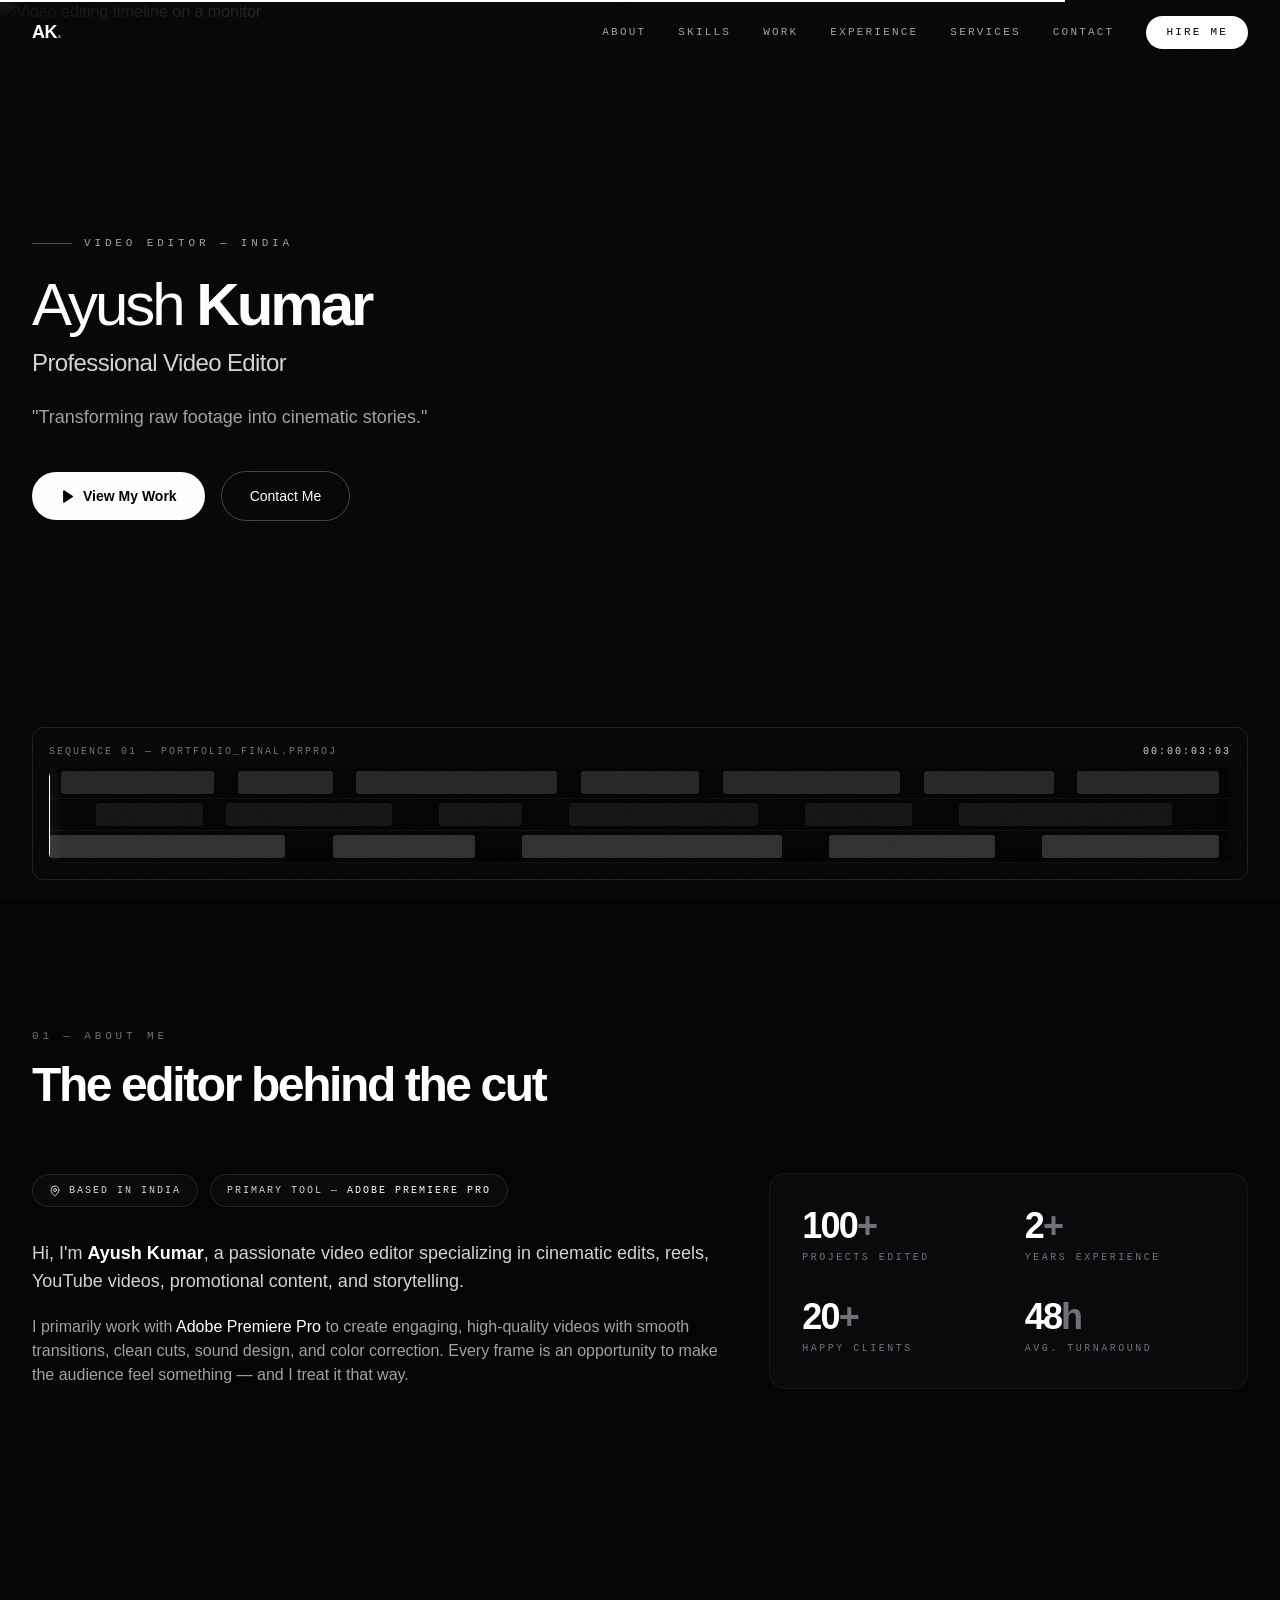
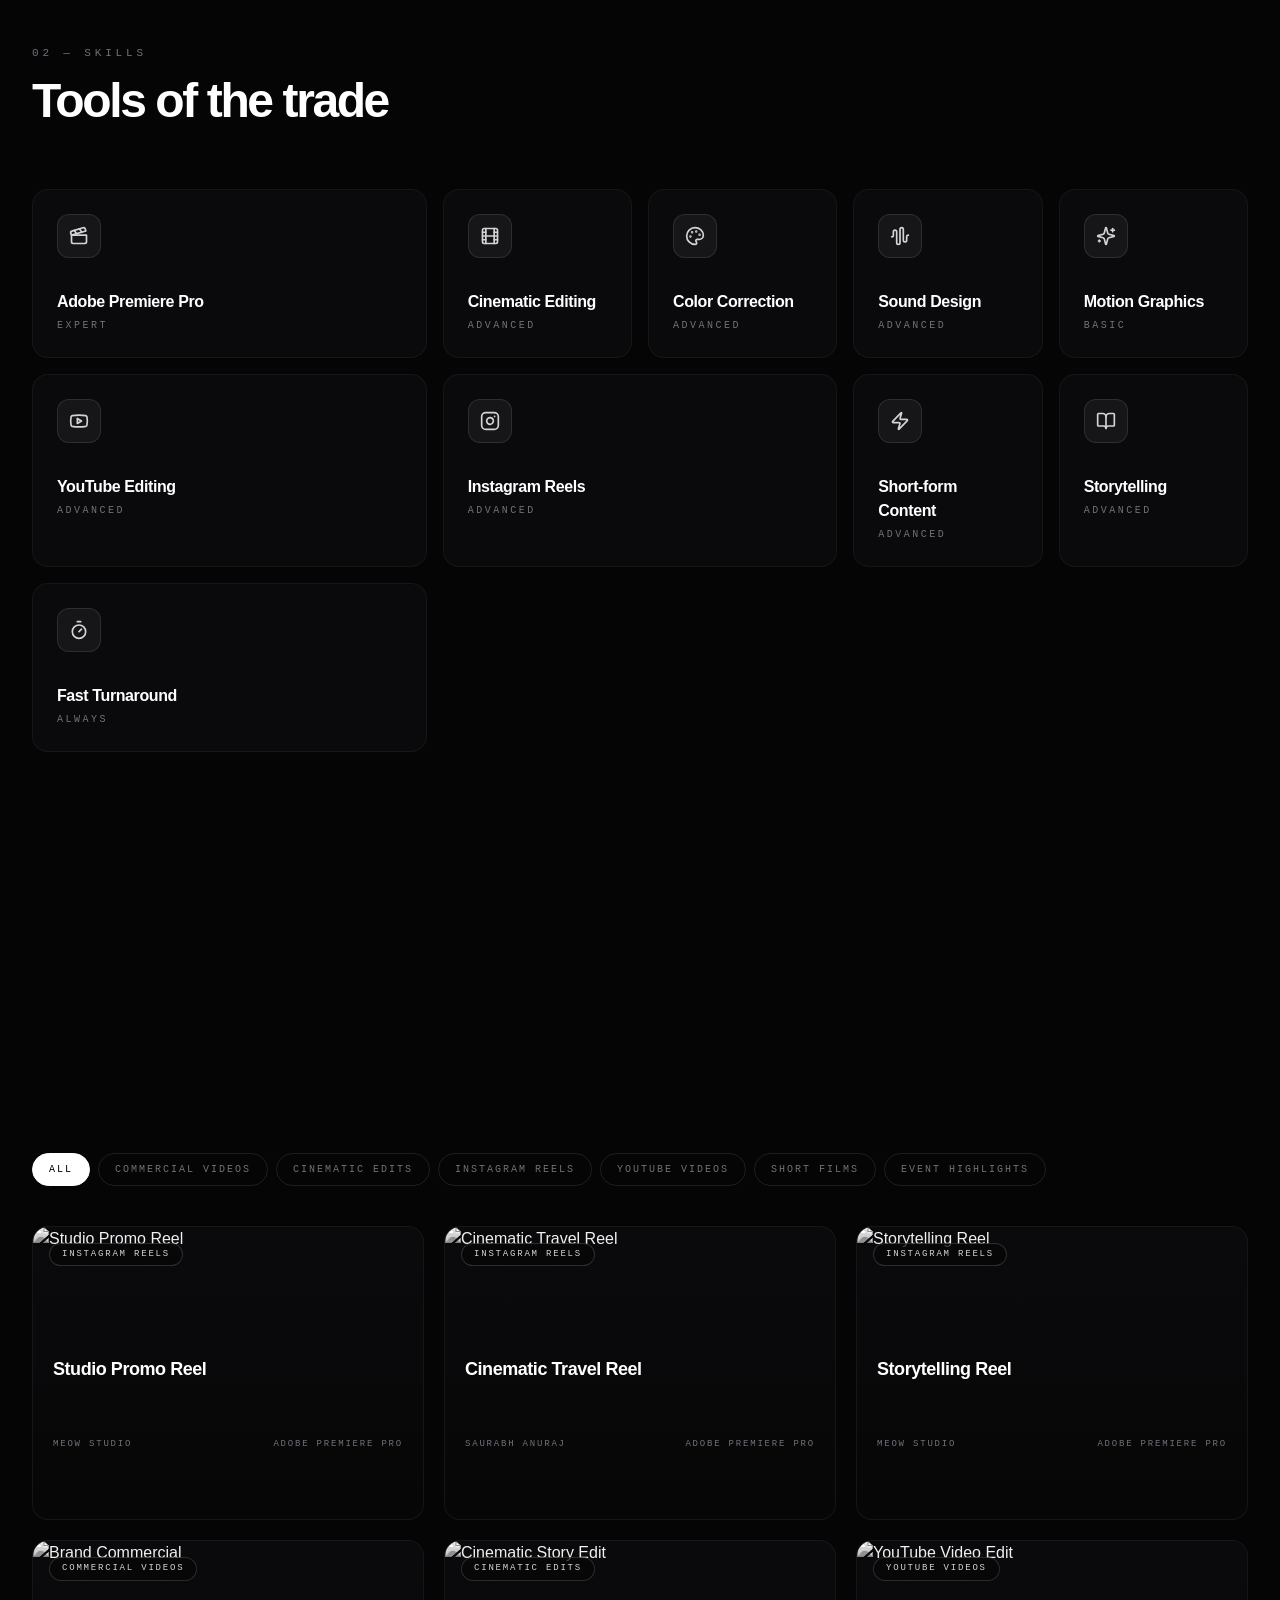
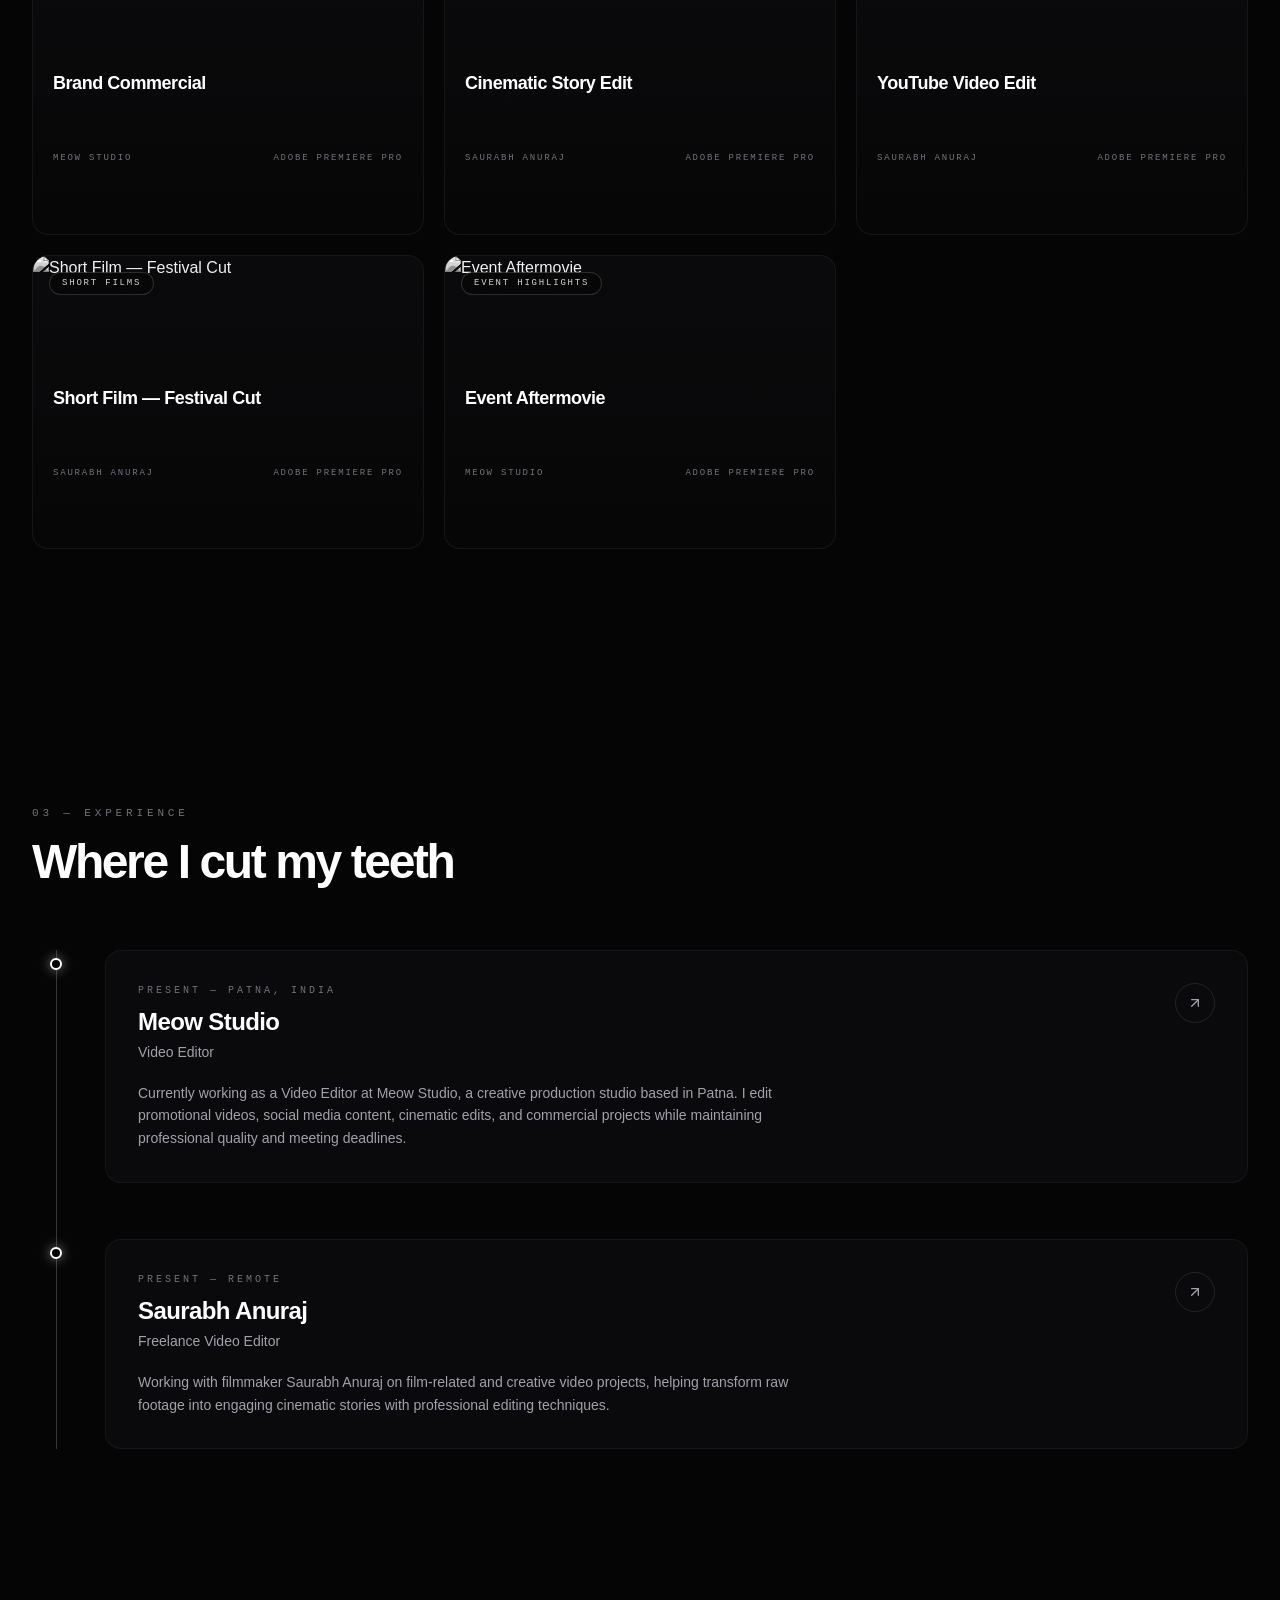
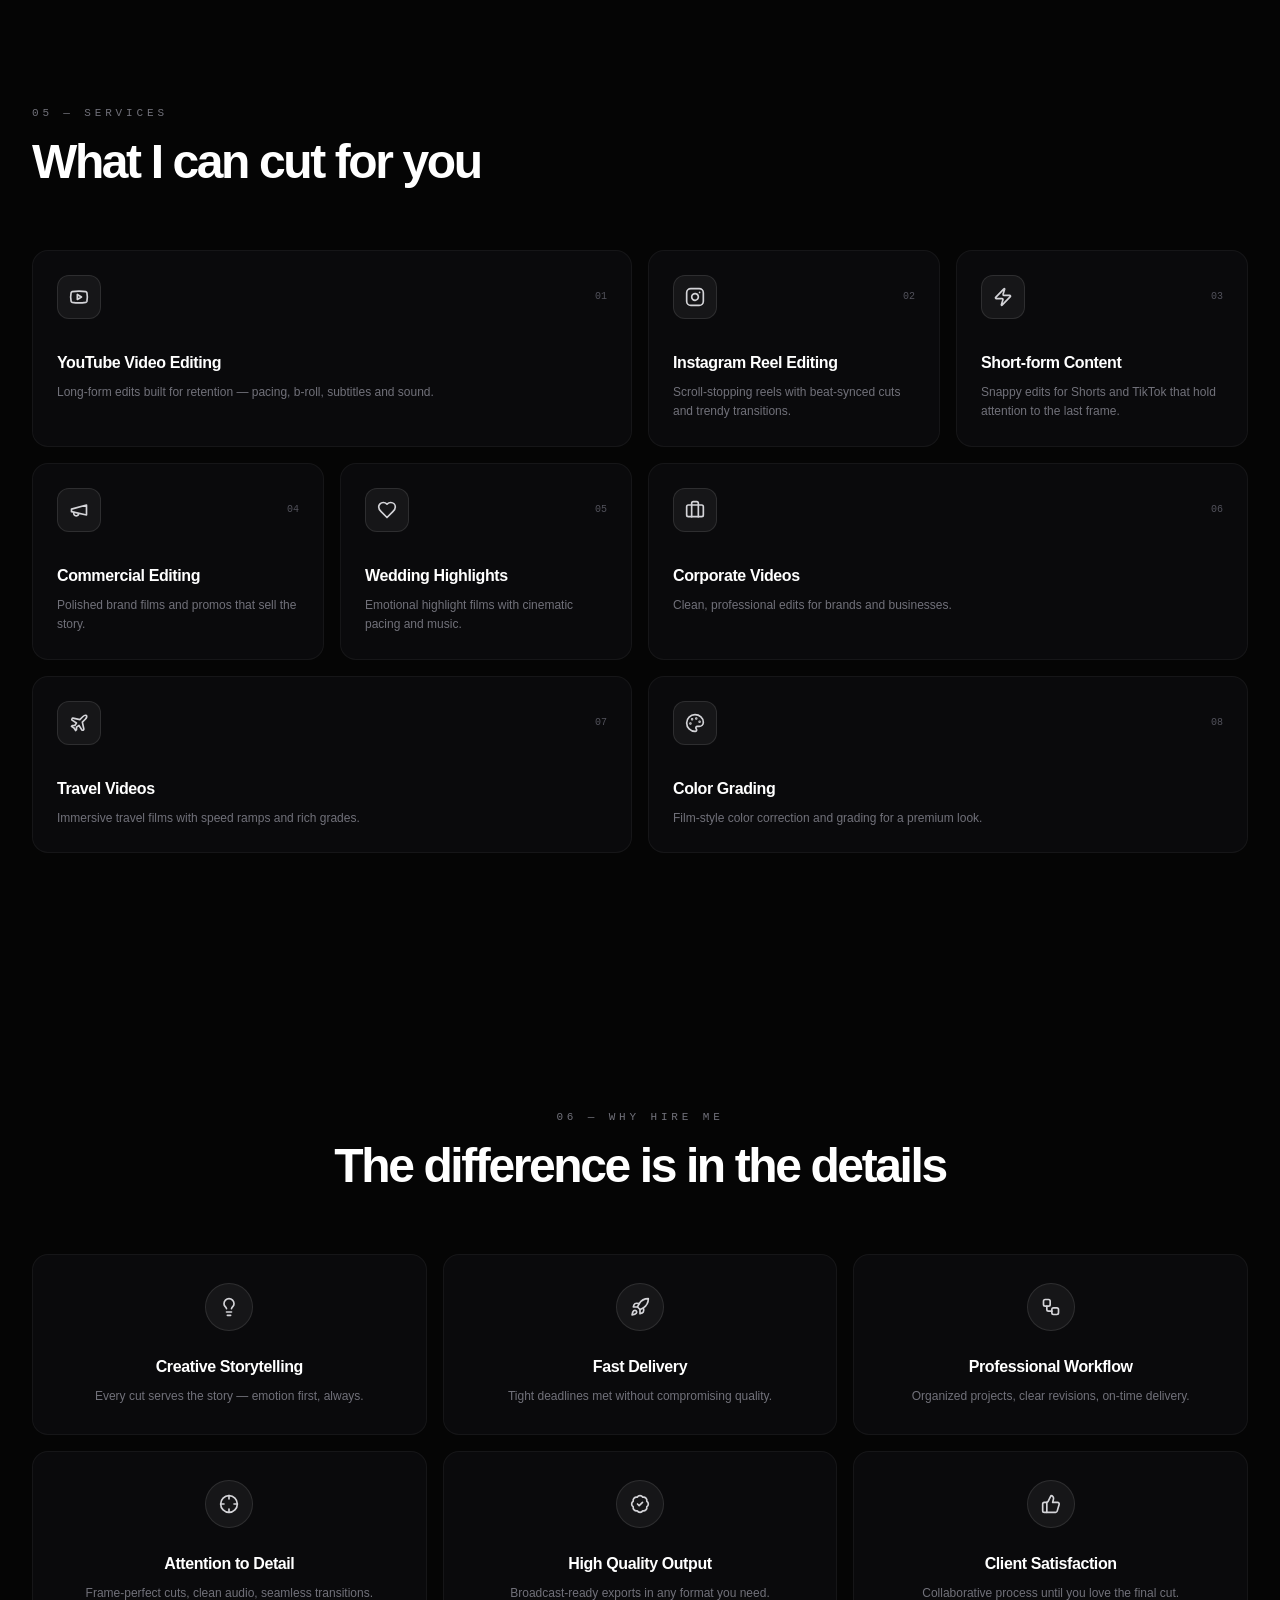
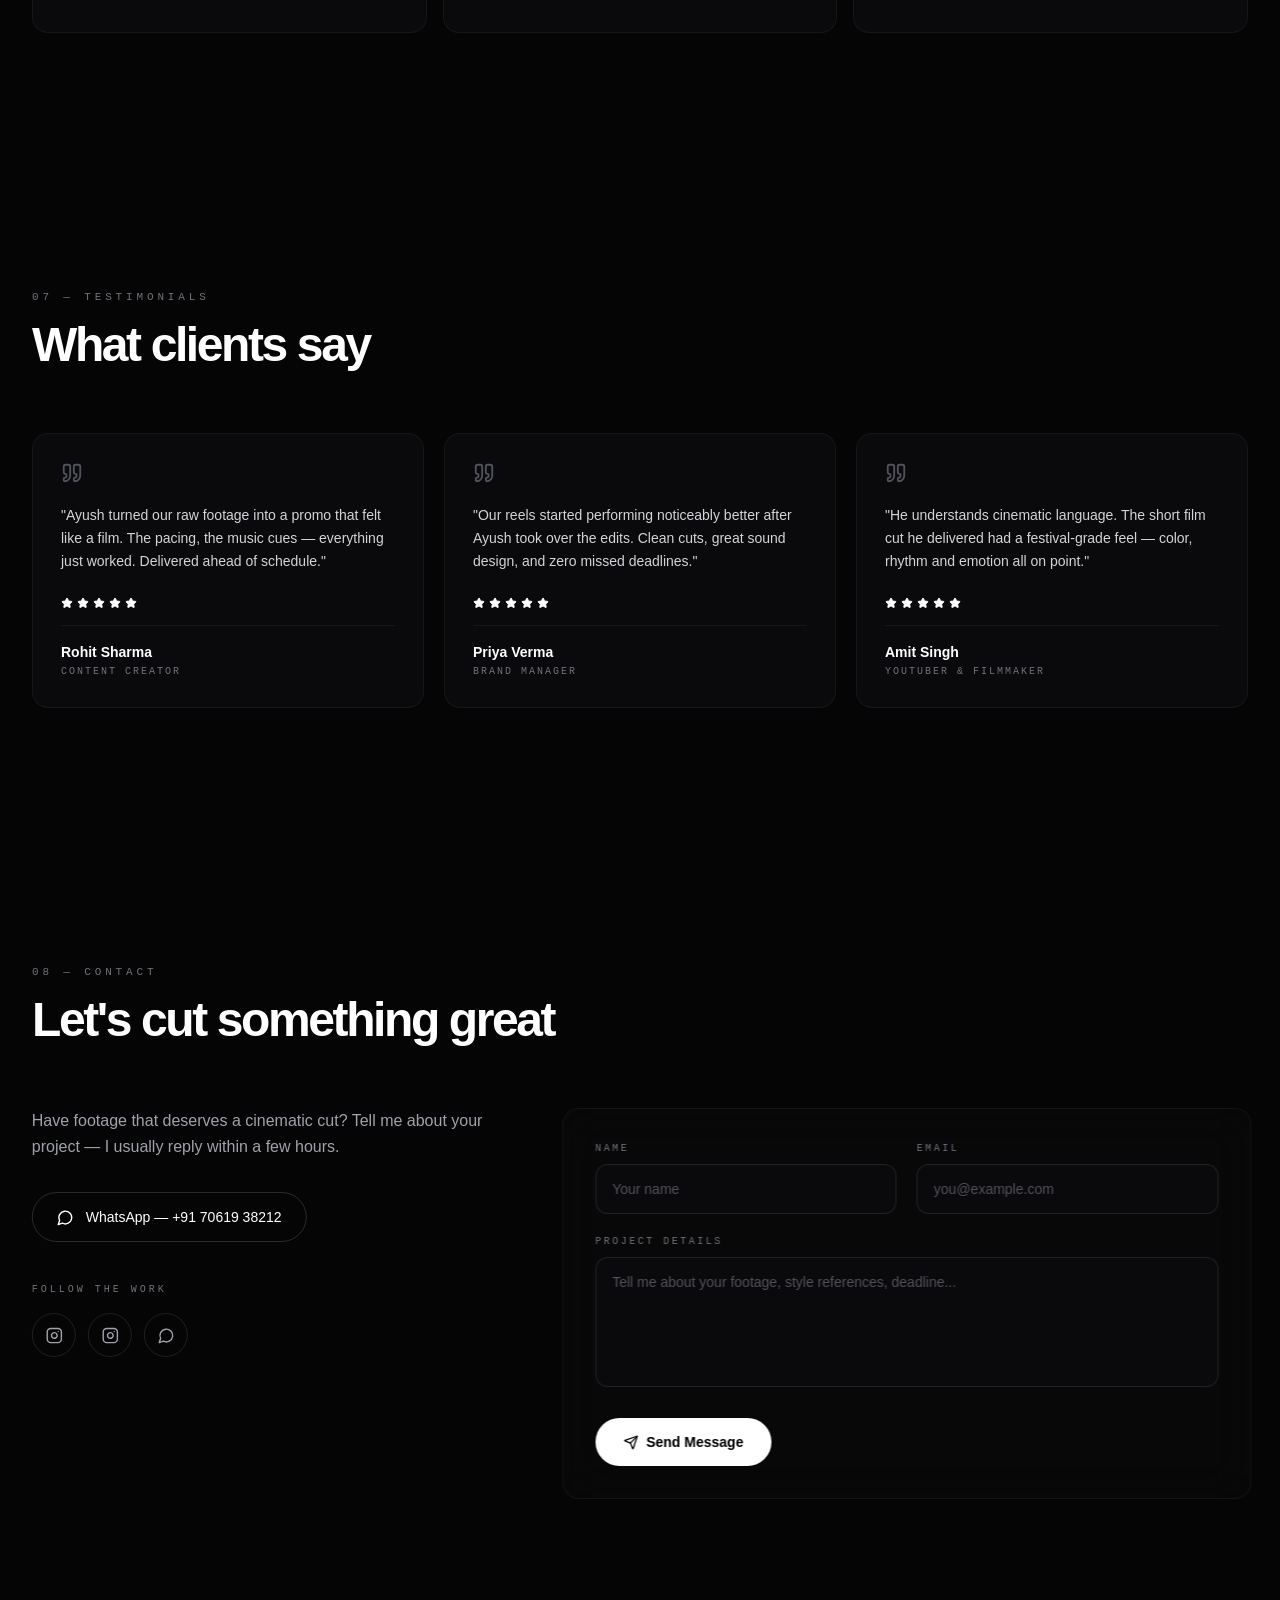
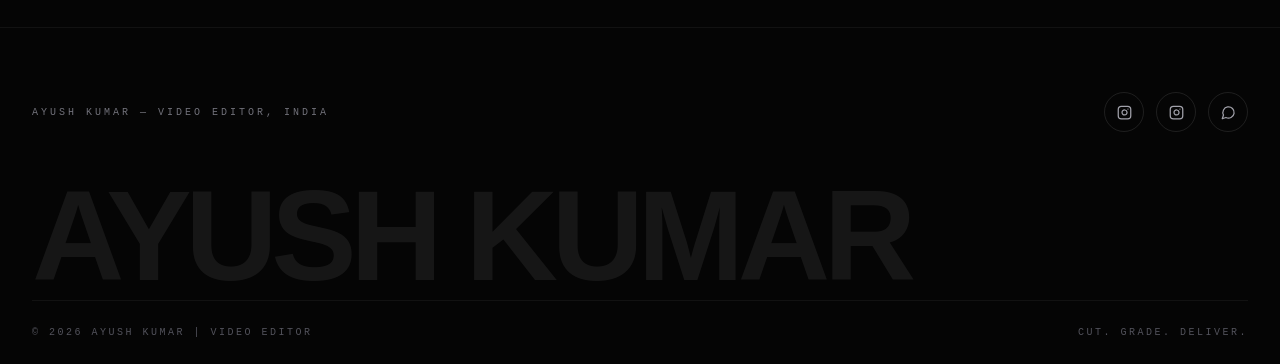
==== index.html @ e1b5da2b "Updated directory." ====
<!DOCTYPE html>
<html class="custom-cursor-on lenis" lang="en">

<head>
    <meta charset="utf-8" />
    <meta content="width=device-width,initial-scale=1" name="viewport" />
    <meta content="#000000" name="theme-color" />
    <meta content="Ayush Kumar — Professional Video Editor based in India. Cinematic edits, reels, YouTube videos and commercial content crafted in Adobe Premiere Pro." name="description" />
    <meta content="Ayush Kumar — Professional Video Editor" property="og:title" />
    <meta content="Transforming raw footage into cinematic stories." property="og:description" />
    <meta content="website" property="og:type" />
    <link href="https://fonts.googleapis.com" rel="preconnect" />
    <link crossorigin="" href="https://fonts.gstatic.com" rel="preconnect" />
    <link href="https://api.fontshare.com" rel="preconnect" />
    <title>
        Ayush Kumar — Professional Video Editor
    </title>
    <script async="" crossorigin="anonymous" src="js/array.js" type="text/javascript">
    </script>
    <script>
        window.addEventListener("error", function(e) {
            e.error instanceof DOMException && "DataCloneError" === e.error.name && e.message && e.message.includes("PerformanceServerTiming") && (e.stopImmediatePropagation(), e.preventDefault())
        }, !0)
    </script>
    <script src="js/emergent-main.js">
    </script>
    <script defer="defer" src="js/main.3c49ca89.js">
    </script>
    <link href="css/main.db2432b3.css" rel="stylesheet" />
</head>

<body>
    <noscript>
        You need to enable JavaScript to run this app.
    </noscript>
    <div id="root">
        <div class="min-h-screen bg-[#050505] font-body text-zinc-100 antialiased">
            <div class="pointer-events-none fixed left-0 top-0 z-[250] mix-blend-difference" data-testid="custom-cursor" style="transform: translateX(-100px) translateY(-100px);">
                <div class="-translate-x-1/2 -translate-y-1/2 rounded-full bg-white transition-[width,height] duration-300 ease-out h-4 w-4">
                </div>
            </div>
            <div class="fixed left-0 right-0 top-0 z-[150] h-[2px] origin-left bg-white" data-testid="scroll-progress" style="transform: none;">
            </div>
            <div aria-hidden="true" class="grain">
            </div>
            <header class="fixed left-0 right-0 top-0 z-[120] transition-all duration-500 border-b border-white/5 bg-[#050505]/60 backdrop-blur-xl">
                <nav class="mx-auto flex max-w-7xl items-center justify-between px-5 py-4 sm:px-8">
                    <button class="font-display text-lg font-black tracking-tight text-white" data-testid="nav-logo">
                        AK
                        <span class="text-zinc-500">
                            .
                        </span>
                    </button>
                    <div class="hidden items-center gap-8 md:flex">
                        <button class="group relative font-mono text-[11px] uppercase tracking-[0.2em] text-zinc-400 transition-colors duration-300 hover:text-white" data-testid="nav-link-about">
                            About
                            <span class="absolute -bottom-1 left-0 h-px w-0 bg-white transition-all duration-300 group-hover:w-full">
                            </span>
                        </button>
                        <button class="group relative font-mono text-[11px] uppercase tracking-[0.2em] text-zinc-400 transition-colors duration-300 hover:text-white" data-testid="nav-link-skills">
                            Skills
                            <span class="absolute -bottom-1 left-0 h-px w-0 bg-white transition-all duration-300 group-hover:w-full">
                            </span>
                        </button>
                        <button class="group relative font-mono text-[11px] uppercase tracking-[0.2em] text-zinc-400 transition-colors duration-300 hover:text-white" data-testid="nav-link-work">
                            Work
                            <span class="absolute -bottom-1 left-0 h-px w-0 bg-white transition-all duration-300 group-hover:w-full">
                            </span>
                        </button>
                        <button class="group relative font-mono text-[11px] uppercase tracking-[0.2em] text-zinc-400 transition-colors duration-300 hover:text-white" data-testid="nav-link-experience">
                            Experience
                            <span class="absolute -bottom-1 left-0 h-px w-0 bg-white transition-all duration-300 group-hover:w-full">
                            </span>
                        </button>
                        <button class="group relative font-mono text-[11px] uppercase tracking-[0.2em] text-zinc-400 transition-colors duration-300 hover:text-white" data-testid="nav-link-services">
                            Services
                            <span class="absolute -bottom-1 left-0 h-px w-0 bg-white transition-all duration-300 group-hover:w-full">
                            </span>
                        </button>
                        <button class="group relative font-mono text-[11px] uppercase tracking-[0.2em] text-zinc-400 transition-colors duration-300 hover:text-white" data-testid="nav-link-contact">
                            Contact
                            <span class="absolute -bottom-1 left-0 h-px w-0 bg-white transition-all duration-300 group-hover:w-full">
                            </span>
                        </button>
                        <button class="rounded-full bg-white px-5 py-2 font-mono text-[11px] uppercase tracking-[0.2em] text-black transition-transform duration-300 hover:scale-105" data-testid="nav-hire-button">
                            Hire Me
                        </button>
                    </div>
                    <button aria-label="Toggle menu" class="text-white md:hidden" data-testid="nav-menu-toggle">
                        <svg aria-hidden="true" class="lucide lucide-menu" fill="none" height="22" stroke="currentColor" stroke-linecap="round" stroke-linejoin="round" stroke-width="2" viewbox="0 0 24 24" width="22" xmlns="http://www.w3.org/2000/svg">
                            <path d="M4 12h16">
                            </path>
                            <path d="M4 18h16">
                            </path>
                            <path d="M4 6h16">
                            </path>
                        </svg>
                    </button>
                </nav>
            </header>
            <main>
                <section class="relative flex min-h-screen flex-col overflow-hidden" data-testid="hero-section" id="home">
                    <div class="absolute inset-0">
                        <img alt="Video editing timeline on a monitor" class="h-full w-full object-cover opacity-40" src="images/pexels-photo-24497392.jpeg" />
                        <div class="absolute inset-0 bg-gradient-to-t from-[#050505] via-[#050505]/80 to-[#050505]/40">
                        </div>
                        <div class="absolute inset-0 bg-gradient-to-r from-[#050505]/80 via-transparent to-[#050505]/60">
                        </div>
                    </div>
                    <div class="relative z-10 mx-auto flex w-full max-w-7xl flex-1 flex-col justify-center px-5 pt-28 pb-56 sm:px-8 sm:pb-64">
                        <div class="mb-6 flex items-center gap-3 font-mono text-[11px] uppercase tracking-[0.35em] text-zinc-400" style="opacity: 1; transform: none;">
                            <span class="h-px w-10 bg-white/30">
                            </span>
                            Video Editor — India
                        </div>
                        <h1 class="font-display text-4xl font-light tracking-tighter text-white sm:text-5xl lg:text-6xl" style="opacity: 1; transform: none;">
                            Ayush
                            <span class="font-black">
                                Kumar
                            </span>
                        </h1>
                        <div class="mt-3 font-display text-xl font-light tracking-tight text-zinc-300 sm:text-2xl" style="opacity: 1; transform: none;">
                            Professional Video Editor
                        </div>
                        <p class="mt-6 max-w-xl text-base leading-relaxed text-zinc-400 sm:text-lg" style="opacity: 1; transform: none;">
                            "Transforming raw footage into cinematic stories."
                        </p>
                        <div class="mt-10 flex flex-wrap items-center gap-4" style="opacity: 1; transform: none;">
                            <button class="group flex items-center gap-2 rounded-full bg-white px-7 py-3.5 text-sm font-semibold text-black transition-all duration-300 hover:scale-105 hover:shadow-[0_0_40px_rgba(255,255,255,0.25)]" data-testid="hero-view-work-button">
                                <svg aria-hidden="true" class="lucide lucide-play fill-black" fill="none" height="15" stroke="currentColor" stroke-linecap="round" stroke-linejoin="round" stroke-width="2" viewbox="0 0 24 24" width="15" xmlns="http://www.w3.org/2000/svg">
                                    <polygon points="6 3 20 12 6 21 6 3">
                                    </polygon>
                                </svg>
                                View My Work
                            </button>
                            <button class="rounded-full border border-white/25 px-7 py-3.5 text-sm font-medium text-white backdrop-blur-sm transition-all duration-300 hover:border-white hover:bg-white/5" data-testid="hero-contact-button">
                                Contact Me
                            </button>
                        </div>
                    </div>
                    <div class="absolute bottom-0 left-0 right-0 z-10 px-4 pb-5 sm:px-8" style="opacity: 1; transform: none;">
                        <div class="mx-auto max-w-7xl rounded-xl border border-white/10 bg-[#050505]/60 p-3 backdrop-blur-xl sm:p-4">
                            <div class="mb-2 flex items-center justify-between font-mono text-[9px] uppercase tracking-[0.2em] text-zinc-500 sm:text-[10px]">
                                <span class="truncate">
                                    Sequence 01 — portfolio_final.prproj
                                </span>
                                <span class="ml-4 shrink-0 tabular-nums text-zinc-300" data-testid="hero-timecode">
                                    00:00:10:18
                                </span>
                            </div>
                            <div class="relative h-20 overflow-hidden rounded-md bg-black/50 sm:h-24">
                                <div class="relative h-1/3 border-b border-white/5 last:border-b-0">
                                    <div class="absolute top-1 bottom-1 rounded-[3px] bg-white/[0.14]" style="left: 1%; width: 13%;">
                                    </div>
                                    <div class="absolute top-1 bottom-1 rounded-[3px] bg-white/[0.14]" style="left: 16%; width: 8%;">
                                    </div>
                                    <div class="absolute top-1 bottom-1 rounded-[3px] bg-white/[0.14]" style="left: 26%; width: 17%;">
                                    </div>
                                    <div class="absolute top-1 bottom-1 rounded-[3px] bg-white/[0.14]" style="left: 45%; width: 10%;">
                                    </div>
                                    <div class="absolute top-1 bottom-1 rounded-[3px] bg-white/[0.14]" style="left: 57%; width: 15%;">
                                    </div>
                                    <div class="absolute top-1 bottom-1 rounded-[3px] bg-white/[0.14]" style="left: 74%; width: 11%;">
                                    </div>
                                    <div class="absolute top-1 bottom-1 rounded-[3px] bg-white/[0.14]" style="left: 87%; width: 12%;">
                                    </div>
                                </div>
                                <div class="relative h-1/3 border-b border-white/5 last:border-b-0">
                                    <div class="absolute top-1 bottom-1 rounded-[3px] bg-white/[0.07]" style="left: 4%; width: 9%;">
                                    </div>
                                    <div class="absolute top-1 bottom-1 rounded-[3px] bg-white/[0.07]" style="left: 15%; width: 14%;">
                                    </div>
                                    <div class="absolute top-1 bottom-1 rounded-[3px] bg-white/[0.07]" style="left: 33%; width: 7%;">
                                    </div>
                                    <div class="absolute top-1 bottom-1 rounded-[3px] bg-white/[0.07]" style="left: 44%; width: 16%;">
                                    </div>
                                    <div class="absolute top-1 bottom-1 rounded-[3px] bg-white/[0.07]" style="left: 64%; width: 9%;">
                                    </div>
                                    <div class="absolute top-1 bottom-1 rounded-[3px] bg-white/[0.07]" style="left: 77%; width: 18%;">
                                    </div>
                                </div>
                                <div class="relative h-1/3 border-b border-white/5 last:border-b-0">
                                    <div class="absolute top-1 bottom-1 rounded-[3px] bg-white/[0.18]" style="left: 0%; width: 20%;">
                                    </div>
                                    <div class="absolute top-1 bottom-1 rounded-[3px] bg-white/[0.18]" style="left: 24%; width: 12%;">
                                    </div>
                                    <div class="absolute top-1 bottom-1 rounded-[3px] bg-white/[0.18]" style="left: 40%; width: 22%;">
                                    </div>
                                    <div class="absolute top-1 bottom-1 rounded-[3px] bg-white/[0.18]" style="left: 66%; width: 14%;">
                                    </div>
                                    <div class="absolute top-1 bottom-1 rounded-[3px] bg-white/[0.18]" style="left: 84%; width: 15%;">
                                    </div>
                                </div>
                                <div class="playhead absolute top-0 bottom-0 w-px bg-white shadow-[0_0_14px_rgba(255,255,255,0.9)]">
                                </div>
                            </div>
                        </div>
                    </div>
                </section>
                <section class="relative mx-auto max-w-7xl px-5 py-24 sm:px-8 sm:py-32" data-testid="about-section" id="about">
                    <div class="mb-12 sm:mb-16" style="opacity: 0; transform: translateY(30px);">
                        <div class="mb-4 font-mono text-[11px] uppercase tracking-[0.35em] text-zinc-500">
                            01 — About Me
                        </div>
                        <h2 class="font-display text-3xl font-black tracking-tighter text-white sm:text-4xl lg:text-5xl">
                            The editor behind the cut
                        </h2>
                    </div>
                    <div class="grid items-center gap-12 lg:grid-cols-12">
                        <div class="lg:col-span-7" style="opacity: 0; transform: translateY(40px);">
                            <div class="mb-8 flex flex-wrap gap-3">
                                <span class="flex items-center gap-2 rounded-full border border-white/10 bg-[#0A0A0C] px-4 py-2 font-mono text-[10px] uppercase tracking-[0.2em] text-zinc-300">
                                    <svg aria-hidden="true" class="lucide lucide-map-pin" fill="none" height="12" stroke="currentColor" stroke-linecap="round" stroke-linejoin="round" stroke-width="2" viewbox="0 0 24 24" width="12" xmlns="http://www.w3.org/2000/svg">
                                        <path d="M20 10c0 4.993-5.539 10.193-7.399 11.799a1 1 0 0 1-1.202 0C9.539 20.193 4 14.993 4 10a8 8 0 0 1 16 0">
                                        </path>
                                        <circle cx="12" cy="10" r="3">
                                        </circle>
                                    </svg>
                                    Based in India
                                </span>
                                <span class="flex items-center gap-2 rounded-full border border-white/10 bg-[#0A0A0C] px-4 py-2 font-mono text-[10px] uppercase tracking-[0.2em] text-zinc-300">
                                    Primary Tool —
                                    <span class="text-white">
                                        Adobe Premiere Pro
                                    </span>
                                </span>
                            </div>
                            <p class="text-base leading-relaxed text-zinc-300 sm:text-lg">
                                Hi, I'm
                                <span class="font-semibold text-white">
                                    Ayush Kumar
                                </span>
                                , a passionate video editor specializing in cinematic edits, reels, YouTube videos, promotional content, and storytelling.
                            </p>
                            <p class="mt-5 text-sm leading-relaxed text-zinc-400 sm:text-base">
                                I primarily work with
                                <span class="text-white">
                                    Adobe Premiere Pro
                                </span>
                                to create engaging, high-quality videos with smooth transitions, clean cuts, sound design, and color correction. Every frame is an opportunity to make the audience feel something — and I treat it that way.
                            </p>
                        </div>
                        <div class="grid grid-cols-2 gap-8 rounded-2xl border border-white/5 bg-[#0A0A0C] p-8 lg:col-span-5" style="opacity: 0; transform: translateY(40px);">
                            <div data-testid="counter-projects-edited">
                                <div class="font-display text-3xl font-black tracking-tighter text-white sm:text-4xl tabular-nums">
                                    0
                                    <span class="text-zinc-500">
                                        +
                                    </span>
                                </div>
                                <div class="mt-1 font-mono text-[10px] uppercase tracking-[0.25em] text-zinc-500">
                                    Projects Edited
                                </div>
                            </div>
                            <div data-testid="counter-years-experience">
                                <div class="font-display text-3xl font-black tracking-tighter text-white sm:text-4xl tabular-nums">
                                    0
                                    <span class="text-zinc-500">
                                        +
                                    </span>
                                </div>
                                <div class="mt-1 font-mono text-[10px] uppercase tracking-[0.25em] text-zinc-500">
                                    Years Experience
                                </div>
                            </div>
                            <div data-testid="counter-happy-clients">
                                <div class="font-display text-3xl font-black tracking-tighter text-white sm:text-4xl tabular-nums">
                                    0
                                    <span class="text-zinc-500">
                                        +
                                    </span>
                                </div>
                                <div class="mt-1 font-mono text-[10px] uppercase tracking-[0.25em] text-zinc-500">
                                    Happy Clients
                                </div>
                            </div>
                            <div data-testid="counter-avg.-turnaround">
                                <div class="font-display text-3xl font-black tracking-tighter text-white sm:text-4xl tabular-nums">
                                    0
                                    <span class="text-zinc-500">
                                        h
                                    </span>
                                </div>
                                <div class="mt-1 font-mono text-[10px] uppercase tracking-[0.25em] text-zinc-500">
                                    Avg. Turnaround
                                </div>
                            </div>
                        </div>
                    </div>
                </section>
                <section class="mx-auto max-w-7xl px-5 py-24 sm:px-8 sm:py-32" data-testid="skills-section" id="skills">
                    <div class="mb-12 sm:mb-16" style="opacity: 0; transform: translateY(30px);">
                        <div class="mb-4 font-mono text-[11px] uppercase tracking-[0.35em] text-zinc-500">
                            02 — Skills
                        </div>
                        <h2 class="font-display text-3xl font-black tracking-tighter text-white sm:text-4xl lg:text-5xl">
                            Tools of the trade
                        </h2>
                    </div>
                    <div class="grid grid-cols-1 gap-4 sm:grid-cols-2 md:grid-cols-6">
                        <div class="group relative overflow-hidden rounded-2xl border border-white/5 bg-[#0A0A0C] p-6 transition-all duration-500 hover:border-white/20 hover:shadow-[0_0_40px_rgba(255,255,255,0.05)] md:col-span-2" data-testid="skill-card-adobe-premiere-pro" style="opacity: 0; transform: translateY(30px);">
                            <div class="mb-8 flex h-11 w-11 items-center justify-center rounded-xl border border-white/10 bg-white/5 text-zinc-300 transition-colors duration-500 group-hover:bg-white group-hover:text-black">
                                <svg aria-hidden="true" class="lucide lucide-clapperboard" fill="none" height="20" stroke="currentColor" stroke-linecap="round" stroke-linejoin="round" stroke-width="2" viewbox="0 0 24 24" width="20" xmlns="http://www.w3.org/2000/svg">
                                    <path d="M20.2 6 3 11l-.9-2.4c-.3-1.1.3-2.2 1.3-2.5l13.5-4c1.1-.3 2.2.3 2.5 1.3Z">
                                    </path>
                                    <path d="m6.2 5.3 3.1 3.9">
                                    </path>
                                    <path d="m12.4 3.4 3.1 4">
                                    </path>
                                    <path d="M3 11h18v8a2 2 0 0 1-2 2H5a2 2 0 0 1-2-2Z">
                                    </path>
                                </svg>
                            </div>
                            <div class="font-display text-base font-bold tracking-tight text-white">
                                Adobe Premiere Pro
                            </div>
                            <div class="mt-1 font-mono text-[10px] uppercase tracking-[0.25em] text-zinc-500">
                                Expert
                            </div>
                        </div>
                        <div class="group relative overflow-hidden rounded-2xl border border-white/5 bg-[#0A0A0C] p-6 transition-all duration-500 hover:border-white/20 hover:shadow-[0_0_40px_rgba(255,255,255,0.05)] md:col-span-1" data-testid="skill-card-cinematic-editing" style="opacity: 0; transform: translateY(30px);">
                            <div class="mb-8 flex h-11 w-11 items-center justify-center rounded-xl border border-white/10 bg-white/5 text-zinc-300 transition-colors duration-500 group-hover:bg-white group-hover:text-black">
                                <svg aria-hidden="true" class="lucide lucide-film" fill="none" height="20" stroke="currentColor" stroke-linecap="round" stroke-linejoin="round" stroke-width="2" viewbox="0 0 24 24" width="20" xmlns="http://www.w3.org/2000/svg">
                                    <rect height="18" rx="2" width="18" x="3" y="3">
                                    </rect>
                                    <path d="M7 3v18">
                                    </path>
                                    <path d="M3 7.5h4">
                                    </path>
                                    <path d="M3 12h18">
                                    </path>
                                    <path d="M3 16.5h4">
                                    </path>
                                    <path d="M17 3v18">
                                    </path>
                                    <path d="M17 7.5h4">
                                    </path>
                                    <path d="M17 16.5h4">
                                    </path>
                                </svg>
                            </div>
                            <div class="font-display text-base font-bold tracking-tight text-white">
                                Cinematic Editing
                            </div>
                            <div class="mt-1 font-mono text-[10px] uppercase tracking-[0.25em] text-zinc-500">
                                Advanced
                            </div>
                        </div>
                        <div class="group relative overflow-hidden rounded-2xl border border-white/5 bg-[#0A0A0C] p-6 transition-all duration-500 hover:border-white/20 hover:shadow-[0_0_40px_rgba(255,255,255,0.05)] md:col-span-1" data-testid="skill-card-color-correction" style="opacity: 0; transform: translateY(30px);">
                            <div class="mb-8 flex h-11 w-11 items-center justify-center rounded-xl border border-white/10 bg-white/5 text-zinc-300 transition-colors duration-500 group-hover:bg-white group-hover:text-black">
                                <svg aria-hidden="true" class="lucide lucide-palette" fill="none" height="20" stroke="currentColor" stroke-linecap="round" stroke-linejoin="round" stroke-width="2" viewbox="0 0 24 24" width="20" xmlns="http://www.w3.org/2000/svg">
                                    <path d="M12 22a1 1 0 0 1 0-20 10 9 0 0 1 10 9 5 5 0 0 1-5 5h-2.25a1.75 1.75 0 0 0-1.4 2.8l.3.4a1.75 1.75 0 0 1-1.4 2.8z">
                                    </path>
                                    <circle cx="13.5" cy="6.5" fill="currentColor" r=".5">
                                    </circle>
                                    <circle cx="17.5" cy="10.5" fill="currentColor" r=".5">
                                    </circle>
                                    <circle cx="6.5" cy="12.5" fill="currentColor" r=".5">
                                    </circle>
                                    <circle cx="8.5" cy="7.5" fill="currentColor" r=".5">
                                    </circle>
                                </svg>
                            </div>
                            <div class="font-display text-base font-bold tracking-tight text-white">
                                Color Correction
                            </div>
                            <div class="mt-1 font-mono text-[10px] uppercase tracking-[0.25em] text-zinc-500">
                                Advanced
                            </div>
                        </div>
                        <div class="group relative overflow-hidden rounded-2xl border border-white/5 bg-[#0A0A0C] p-6 transition-all duration-500 hover:border-white/20 hover:shadow-[0_0_40px_rgba(255,255,255,0.05)] md:col-span-1" data-testid="skill-card-sound-design" style="opacity: 0; transform: translateY(30px);">
                            <div class="mb-8 flex h-11 w-11 items-center justify-center rounded-xl border border-white/10 bg-white/5 text-zinc-300 transition-colors duration-500 group-hover:bg-white group-hover:text-black">
                                <svg aria-hidden="true" class="lucide lucide-audio-waveform" fill="none" height="20" stroke="currentColor" stroke-linecap="round" stroke-linejoin="round" stroke-width="2" viewbox="0 0 24 24" width="20" xmlns="http://www.w3.org/2000/svg">
                                    <path d="M2 13a2 2 0 0 0 2-2V7a2 2 0 0 1 4 0v13a2 2 0 0 0 4 0V4a2 2 0 0 1 4 0v13a2 2 0 0 0 4 0v-4a2 2 0 0 1 2-2">
                                    </path>
                                </svg>
                            </div>
                            <div class="font-display text-base font-bold tracking-tight text-white">
                                Sound Design
                            </div>
                            <div class="mt-1 font-mono text-[10px] uppercase tracking-[0.25em] text-zinc-500">
                                Advanced
                            </div>
                        </div>
                        <div class="group relative overflow-hidden rounded-2xl border border-white/5 bg-[#0A0A0C] p-6 transition-all duration-500 hover:border-white/20 hover:shadow-[0_0_40px_rgba(255,255,255,0.05)] md:col-span-1" data-testid="skill-card-motion-graphics" style="opacity: 0; transform: translateY(30px);">
                            <div class="mb-8 flex h-11 w-11 items-center justify-center rounded-xl border border-white/10 bg-white/5 text-zinc-300 transition-colors duration-500 group-hover:bg-white group-hover:text-black">
                                <svg aria-hidden="true" class="lucide lucide-sparkles" fill="none" height="20" stroke="currentColor" stroke-linecap="round" stroke-linejoin="round" stroke-width="2" viewbox="0 0 24 24" width="20" xmlns="http://www.w3.org/2000/svg">
                                    <path d="M9.937 15.5A2 2 0 0 0 8.5 14.063l-6.135-1.582a.5.5 0 0 1 0-.962L8.5 9.936A2 2 0 0 0 9.937 8.5l1.582-6.135a.5.5 0 0 1 .963 0L14.063 8.5A2 2 0 0 0 15.5 9.937l6.135 1.581a.5.5 0 0 1 0 .964L15.5 14.063a2 2 0 0 0-1.437 1.437l-1.582 6.135a.5.5 0 0 1-.963 0z">
                                    </path>
                                    <path d="M20 3v4">
                                    </path>
                                    <path d="M22 5h-4">
                                    </path>
                                    <path d="M4 17v2">
                                    </path>
                                    <path d="M5 18H3">
                                    </path>
                                </svg>
                            </div>
                            <div class="font-display text-base font-bold tracking-tight text-white">
                                Motion Graphics
                            </div>
                            <div class="mt-1 font-mono text-[10px] uppercase tracking-[0.25em] text-zinc-500">
                                Basic
                            </div>
                        </div>
                        <div class="group relative overflow-hidden rounded-2xl border border-white/5 bg-[#0A0A0C] p-6 transition-all duration-500 hover:border-white/20 hover:shadow-[0_0_40px_rgba(255,255,255,0.05)] md:col-span-2" data-testid="skill-card-youtube-editing" style="opacity: 0; transform: translateY(30px);">
                            <div class="mb-8 flex h-11 w-11 items-center justify-center rounded-xl border border-white/10 bg-white/5 text-zinc-300 transition-colors duration-500 group-hover:bg-white group-hover:text-black">
                                <svg aria-hidden="true" class="lucide lucide-youtube" fill="none" height="20" stroke="currentColor" stroke-linecap="round" stroke-linejoin="round" stroke-width="2" viewbox="0 0 24 24" width="20" xmlns="http://www.w3.org/2000/svg">
                                    <path d="M2.5 17a24.12 24.12 0 0 1 0-10 2 2 0 0 1 1.4-1.4 49.56 49.56 0 0 1 16.2 0A2 2 0 0 1 21.5 7a24.12 24.12 0 0 1 0 10 2 2 0 0 1-1.4 1.4 49.55 49.55 0 0 1-16.2 0A2 2 0 0 1 2.5 17">
                                    </path>
                                    <path d="m10 15 5-3-5-3z">
                                    </path>
                                </svg>
                            </div>
                            <div class="font-display text-base font-bold tracking-tight text-white">
                                YouTube Editing
                            </div>
                            <div class="mt-1 font-mono text-[10px] uppercase tracking-[0.25em] text-zinc-500">
                                Advanced
                            </div>
                        </div>
                        <div class="group relative overflow-hidden rounded-2xl border border-white/5 bg-[#0A0A0C] p-6 transition-all duration-500 hover:border-white/20 hover:shadow-[0_0_40px_rgba(255,255,255,0.05)] md:col-span-2" data-testid="skill-card-instagram-reels" style="opacity: 0; transform: translateY(30px);">
                            <div class="mb-8 flex h-11 w-11 items-center justify-center rounded-xl border border-white/10 bg-white/5 text-zinc-300 transition-colors duration-500 group-hover:bg-white group-hover:text-black">
                                <svg aria-hidden="true" class="lucide lucide-instagram" fill="none" height="20" stroke="currentColor" stroke-linecap="round" stroke-linejoin="round" stroke-width="2" viewbox="0 0 24 24" width="20" xmlns="http://www.w3.org/2000/svg">
                                    <rect height="20" rx="5" ry="5" width="20" x="2" y="2">
                                    </rect>
                                    <path d="M16 11.37A4 4 0 1 1 12.63 8 4 4 0 0 1 16 11.37z">
                                    </path>
                                    <line x1="17.5" x2="17.51" y1="6.5" y2="6.5">
                                    </line>
                                </svg>
                            </div>
                            <div class="font-display text-base font-bold tracking-tight text-white">
                                Instagram Reels
                            </div>
                            <div class="mt-1 font-mono text-[10px] uppercase tracking-[0.25em] text-zinc-500">
                                Advanced
                            </div>
                        </div>
                        <div class="group relative overflow-hidden rounded-2xl border border-white/5 bg-[#0A0A0C] p-6 transition-all duration-500 hover:border-white/20 hover:shadow-[0_0_40px_rgba(255,255,255,0.05)] md:col-span-1" data-testid="skill-card-short-form-content" style="opacity: 0; transform: translateY(30px);">
                            <div class="mb-8 flex h-11 w-11 items-center justify-center rounded-xl border border-white/10 bg-white/5 text-zinc-300 transition-colors duration-500 group-hover:bg-white group-hover:text-black">
                                <svg aria-hidden="true" class="lucide lucide-zap" fill="none" height="20" stroke="currentColor" stroke-linecap="round" stroke-linejoin="round" stroke-width="2" viewbox="0 0 24 24" width="20" xmlns="http://www.w3.org/2000/svg">
                                    <path d="M4 14a1 1 0 0 1-.78-1.63l9.9-10.2a.5.5 0 0 1 .86.46l-1.92 6.02A1 1 0 0 0 13 10h7a1 1 0 0 1 .78 1.63l-9.9 10.2a.5.5 0 0 1-.86-.46l1.92-6.02A1 1 0 0 0 11 14z">
                                    </path>
                                </svg>
                            </div>
                            <div class="font-display text-base font-bold tracking-tight text-white">
                                Short-form Content
                            </div>
                            <div class="mt-1 font-mono text-[10px] uppercase tracking-[0.25em] text-zinc-500">
                                Advanced
                            </div>
                        </div>
                        <div class="group relative overflow-hidden rounded-2xl border border-white/5 bg-[#0A0A0C] p-6 transition-all duration-500 hover:border-white/20 hover:shadow-[0_0_40px_rgba(255,255,255,0.05)] md:col-span-1" data-testid="skill-card-storytelling" style="opacity: 0; transform: translateY(30px);">
                            <div class="mb-8 flex h-11 w-11 items-center justify-center rounded-xl border border-white/10 bg-white/5 text-zinc-300 transition-colors duration-500 group-hover:bg-white group-hover:text-black">
                                <svg aria-hidden="true" class="lucide lucide-book-open" fill="none" height="20" stroke="currentColor" stroke-linecap="round" stroke-linejoin="round" stroke-width="2" viewbox="0 0 24 24" width="20" xmlns="http://www.w3.org/2000/svg">
                                    <path d="M12 7v14">
                                    </path>
                                    <path d="M3 18a1 1 0 0 1-1-1V4a1 1 0 0 1 1-1h5a4 4 0 0 1 4 4 4 4 0 0 1 4-4h5a1 1 0 0 1 1 1v13a1 1 0 0 1-1 1h-6a3 3 0 0 0-3 3 3 3 0 0 0-3-3z">
                                    </path>
                                </svg>
                            </div>
                            <div class="font-display text-base font-bold tracking-tight text-white">
                                Storytelling
                            </div>
                            <div class="mt-1 font-mono text-[10px] uppercase tracking-[0.25em] text-zinc-500">
                                Advanced
                            </div>
                        </div>
                        <div class="group relative overflow-hidden rounded-2xl border border-white/5 bg-[#0A0A0C] p-6 transition-all duration-500 hover:border-white/20 hover:shadow-[0_0_40px_rgba(255,255,255,0.05)] md:col-span-2" data-testid="skill-card-fast-turnaround" style="opacity: 0; transform: translateY(30px);">
                            <div class="mb-8 flex h-11 w-11 items-center justify-center rounded-xl border border-white/10 bg-white/5 text-zinc-300 transition-colors duration-500 group-hover:bg-white group-hover:text-black">
                                <svg aria-hidden="true" class="lucide lucide-timer" fill="none" height="20" stroke="currentColor" stroke-linecap="round" stroke-linejoin="round" stroke-width="2" viewbox="0 0 24 24" width="20" xmlns="http://www.w3.org/2000/svg">
                                    <line x1="10" x2="14" y1="2" y2="2">
                                    </line>
                                    <line x1="12" x2="15" y1="14" y2="11">
                                    </line>
                                    <circle cx="12" cy="14" r="8">
                                    </circle>
                                </svg>
                            </div>
                            <div class="font-display text-base font-bold tracking-tight text-white">
                                Fast Turnaround
                            </div>
                            <div class="mt-1 font-mono text-[10px] uppercase tracking-[0.25em] text-zinc-500">
                                Always
                            </div>
                        </div>
                    </div>
                </section>
                <section class="mx-auto max-w-7xl px-5 py-24 sm:px-8 sm:py-32" data-testid="portfolio-section" id="work">
                    <div class="mb-12 sm:mb-16" style="opacity: 0; transform: translateY(30px);">
                        <div class="mb-4 font-mono text-[11px] uppercase tracking-[0.35em] text-zinc-500">
                            04 — Portfolio
                        </div>
                        <h2 class="font-display text-3xl font-black tracking-tighter text-white sm:text-4xl lg:text-5xl">
                            Selected work
                        </h2>
                    </div>
                    <div class="mb-10 flex flex-wrap gap-2">
                        <button class="rounded-full border px-4 py-2 font-mono text-[10px] uppercase tracking-[0.2em] transition-all duration-300 border-white bg-white text-black" data-testid="filter-all">
                            All
                        </button>
                        <button class="rounded-full border px-4 py-2 font-mono text-[10px] uppercase tracking-[0.2em] transition-all duration-300 border-white/10 text-zinc-500 hover:border-white/30 hover:text-white" data-testid="filter-commercial-videos">
                            Commercial Videos
                        </button>
                        <button class="rounded-full border px-4 py-2 font-mono text-[10px] uppercase tracking-[0.2em] transition-all duration-300 border-white/10 text-zinc-500 hover:border-white/30 hover:text-white" data-testid="filter-cinematic-edits">
                            Cinematic Edits
                        </button>
                        <button class="rounded-full border px-4 py-2 font-mono text-[10px] uppercase tracking-[0.2em] transition-all duration-300 border-white/10 text-zinc-500 hover:border-white/30 hover:text-white" data-testid="filter-instagram-reels">
                            Instagram Reels
                        </button>
                        <button class="rounded-full border px-4 py-2 font-mono text-[10px] uppercase tracking-[0.2em] transition-all duration-300 border-white/10 text-zinc-500 hover:border-white/30 hover:text-white" data-testid="filter-youtube-videos">
                            YouTube Videos
                        </button>
                        <button class="rounded-full border px-4 py-2 font-mono text-[10px] uppercase tracking-[0.2em] transition-all duration-300 border-white/10 text-zinc-500 hover:border-white/30 hover:text-white" data-testid="filter-short-films">
                            Short Films
                        </button>
                        <button class="rounded-full border px-4 py-2 font-mono text-[10px] uppercase tracking-[0.2em] transition-all duration-300 border-white/10 text-zinc-500 hover:border-white/30 hover:text-white" data-testid="filter-event-highlights">
                            Event Highlights
                        </button>
                    </div>
                    <div class="grid grid-cols-1 gap-5 sm:grid-cols-2 lg:grid-cols-3">
                        <article class="group relative overflow-hidden rounded-2xl border border-white/5 bg-[#0A0A0C]" data-testid="project-card-reel-promo" style="opacity: 1; transform: none;">
                            <div class="relative aspect-[4/3] overflow-hidden">
                                <img alt="Studio Promo Reel" class="h-full w-full object-cover grayscale transition-all duration-700 ease-out group-hover:scale-105 group-hover:grayscale-0" loading="lazy" src="images/photo-1440404653325-ab127d49abc1" />
                                <div class="absolute inset-0 bg-gradient-to-t from-[#050505] via-[#050505]/30 to-transparent opacity-80 transition-opacity duration-500 group-hover:opacity-95">
                                </div>
                                <div class="absolute left-4 top-4 rounded-full border border-white/15 bg-[#050505]/60 px-3 py-1 font-mono text-[9px] uppercase tracking-[0.2em] text-zinc-300 backdrop-blur-xl">
                                    Instagram Reels
                                </div>
                            </div>
                            <div class="absolute inset-x-0 bottom-0 p-5">
                                <h3 class="font-display text-lg font-bold tracking-tight text-white">
                                    Studio Promo Reel
                                </h3>
                                <p class="mt-1 line-clamp-2 text-xs leading-relaxed text-zinc-400 opacity-0 transition-all duration-500 group-hover:opacity-100">
                                    High-energy promotional reel with beat-synced transitions and punchy sound design.
                                </p>
                                <div class="mt-3 flex items-center justify-between font-mono text-[9px] uppercase tracking-[0.2em] text-zinc-500">
                                    <span>
                                        Meow Studio
                                    </span>
                                    <span>
                                        Adobe Premiere Pro
                                    </span>
                                </div>
                                <a class="mt-4 inline-flex translate-y-2 items-center gap-2 rounded-full bg-white px-5 py-2 text-xs font-semibold text-black opacity-0 transition-all duration-500 hover:shadow-[0_0_30px_rgba(255,255,255,0.3)] group-hover:translate-y-0 group-hover:opacity-100" data-testid="watch-reel-promo" href="https://www.instagram.com/reel/Dapp6xnxvJF/" rel="noopener noreferrer" target="_blank">
                                    <svg aria-hidden="true" class="lucide lucide-play fill-black" fill="none" height="12" stroke="currentColor" stroke-linecap="round" stroke-linejoin="round" stroke-width="2" viewbox="0 0 24 24" width="12" xmlns="http://www.w3.org/2000/svg">
                                        <polygon points="6 3 20 12 6 21 6 3">
                                        </polygon>
                                    </svg>
                                    Watch Video
                                </a>
                            </div>
                        </article>
                        <article class="group relative overflow-hidden rounded-2xl border border-white/5 bg-[#0A0A0C]" data-testid="project-card-reel-cinematic" style="opacity: 1; transform: none;">
                            <div class="relative aspect-[4/3] overflow-hidden">
                                <img alt="Cinematic Travel Reel" class="h-full w-full object-cover grayscale transition-all duration-700 ease-out group-hover:scale-105 group-hover:grayscale-0" loading="lazy" src="images/pexels-photo-23384400.jpeg" />
                                <div class="absolute inset-0 bg-gradient-to-t from-[#050505] via-[#050505]/30 to-transparent opacity-80 transition-opacity duration-500 group-hover:opacity-95">
                                </div>
                                <div class="absolute left-4 top-4 rounded-full border border-white/15 bg-[#050505]/60 px-3 py-1 font-mono text-[9px] uppercase tracking-[0.2em] text-zinc-300 backdrop-blur-xl">
                                    Instagram Reels
                                </div>
                            </div>
                            <div class="absolute inset-x-0 bottom-0 p-5">
                                <h3 class="font-display text-lg font-bold tracking-tight text-white">
                                    Cinematic Travel Reel
                                </h3>
                                <p class="mt-1 line-clamp-2 text-xs leading-relaxed text-zinc-400 opacity-0 transition-all duration-500 group-hover:opacity-100">
                                    Moody travel reel with speed ramps, film grain and a cinematic color grade.
                                </p>
                                <div class="mt-3 flex items-center justify-between font-mono text-[9px] uppercase tracking-[0.2em] text-zinc-500">
                                    <span>
                                        Saurabh Anuraj
                                    </span>
                                    <span>
                                        Adobe Premiere Pro
                                    </span>
                                </div>
                                <a class="mt-4 inline-flex translate-y-2 items-center gap-2 rounded-full bg-white px-5 py-2 text-xs font-semibold text-black opacity-0 transition-all duration-500 hover:shadow-[0_0_30px_rgba(255,255,255,0.3)] group-hover:translate-y-0 group-hover:opacity-100" data-testid="watch-reel-cinematic" href="https://www.instagram.com/reel/DaVn5zvJ-Z-/" rel="noopener noreferrer" target="_blank">
                                    <svg aria-hidden="true" class="lucide lucide-play fill-black" fill="none" height="12" stroke="currentColor" stroke-linecap="round" stroke-linejoin="round" stroke-width="2" viewbox="0 0 24 24" width="12" xmlns="http://www.w3.org/2000/svg">
                                        <polygon points="6 3 20 12 6 21 6 3">
                                        </polygon>
                                    </svg>
                                    Watch Video
                                </a>
                            </div>
                        </article>
                        <article class="group relative overflow-hidden rounded-2xl border border-white/5 bg-[#0A0A0C]" data-testid="project-card-reel-story" style="opacity: 1; transform: none;">
                            <div class="relative aspect-[4/3] overflow-hidden">
                                <img alt="Storytelling Reel" class="h-full w-full object-cover grayscale transition-all duration-700 ease-out group-hover:scale-105 group-hover:grayscale-0" loading="lazy" src="images/photo-1598899134739-24c46f58b8c0" />
                                <div class="absolute inset-0 bg-gradient-to-t from-[#050505] via-[#050505]/30 to-transparent opacity-80 transition-opacity duration-500 group-hover:opacity-95">
                                </div>
                                <div class="absolute left-4 top-4 rounded-full border border-white/15 bg-[#050505]/60 px-3 py-1 font-mono text-[9px] uppercase tracking-[0.2em] text-zinc-300 backdrop-blur-xl">
                                    Instagram Reels
                                </div>
                            </div>
                            <div class="absolute inset-x-0 bottom-0 p-5">
                                <h3 class="font-display text-lg font-bold tracking-tight text-white">
                                    Storytelling Reel
                                </h3>
                                <p class="mt-1 line-clamp-2 text-xs leading-relaxed text-zinc-400 opacity-0 transition-all duration-500 group-hover:opacity-100">
                                    Narrative-driven short reel built on clean cuts, music cues and emotion.
                                </p>
                                <div class="mt-3 flex items-center justify-between font-mono text-[9px] uppercase tracking-[0.2em] text-zinc-500">
                                    <span>
                                        Meow Studio
                                    </span>
                                    <span>
                                        Adobe Premiere Pro
                                    </span>
                                </div>
                                <a class="mt-4 inline-flex translate-y-2 items-center gap-2 rounded-full bg-white px-5 py-2 text-xs font-semibold text-black opacity-0 transition-all duration-500 hover:shadow-[0_0_30px_rgba(255,255,255,0.3)] group-hover:translate-y-0 group-hover:opacity-100" data-testid="watch-reel-story" href="https://www.instagram.com/reel/DakpcM-ND5t/" rel="noopener noreferrer" target="_blank">
                                    <svg aria-hidden="true" class="lucide lucide-play fill-black" fill="none" height="12" stroke="currentColor" stroke-linecap="round" stroke-linejoin="round" stroke-width="2" viewbox="0 0 24 24" width="12" xmlns="http://www.w3.org/2000/svg">
                                        <polygon points="6 3 20 12 6 21 6 3">
                                        </polygon>
                                    </svg>
                                    Watch Video
                                </a>
                            </div>
                        </article>
                        <article class="group relative overflow-hidden rounded-2xl border border-white/5 bg-[#0A0A0C]" data-testid="project-card-commercial-brand" style="opacity: 1; transform: none;">
                            <div class="relative aspect-[4/3] overflow-hidden">
                                <img alt="Brand Commercial" class="h-full w-full object-cover grayscale transition-all duration-700 ease-out group-hover:scale-105 group-hover:grayscale-0" loading="lazy" src="images/pexels-photo-10395639.jpeg" />
                                <div class="absolute inset-0 bg-gradient-to-t from-[#050505] via-[#050505]/30 to-transparent opacity-80 transition-opacity duration-500 group-hover:opacity-95">
                                </div>
                                <div class="absolute left-4 top-4 rounded-full border border-white/15 bg-[#050505]/60 px-3 py-1 font-mono text-[9px] uppercase tracking-[0.2em] text-zinc-300 backdrop-blur-xl">
                                    Commercial Videos
                                </div>
                            </div>
                            <div class="absolute inset-x-0 bottom-0 p-5">
                                <h3 class="font-display text-lg font-bold tracking-tight text-white">
                                    Brand Commercial
                                </h3>
                                <p class="mt-1 line-clamp-2 text-xs leading-relaxed text-zinc-400 opacity-0 transition-all duration-500 group-hover:opacity-100">
                                    Full commercial edit — pacing, color grade and final mix for a studio client.
                                </p>
                                <div class="mt-3 flex items-center justify-between font-mono text-[9px] uppercase tracking-[0.2em] text-zinc-500">
                                    <span>
                                        Meow Studio
                                    </span>
                                    <span>
                                        Adobe Premiere Pro
                                    </span>
                                </div>
                                <a class="mt-4 inline-flex translate-y-2 items-center gap-2 rounded-full bg-white px-5 py-2 text-xs font-semibold text-black opacity-0 transition-all duration-500 hover:shadow-[0_0_30px_rgba(255,255,255,0.3)] group-hover:translate-y-0 group-hover:opacity-100" data-testid="watch-commercial-brand" href="https://www.instagram.com/meowstudioin" rel="noopener noreferrer" target="_blank">
                                    <svg aria-hidden="true" class="lucide lucide-play fill-black" fill="none" height="12" stroke="currentColor" stroke-linecap="round" stroke-linejoin="round" stroke-width="2" viewbox="0 0 24 24" width="12" xmlns="http://www.w3.org/2000/svg">
                                        <polygon points="6 3 20 12 6 21 6 3">
                                        </polygon>
                                    </svg>
                                    Watch Video
                                </a>
                            </div>
                        </article>
                        <article class="group relative overflow-hidden rounded-2xl border border-white/5 bg-[#0A0A0C]" data-testid="project-card-cinematic-story" style="opacity: 1; transform: none;">
                            <div class="relative aspect-[4/3] overflow-hidden">
                                <img alt="Cinematic Story Edit" class="h-full w-full object-cover grayscale transition-all duration-700 ease-out group-hover:scale-105 group-hover:grayscale-0" loading="lazy" src="images/photo-1485846234645-a62644f84728" />
                                <div class="absolute inset-0 bg-gradient-to-t from-[#050505] via-[#050505]/30 to-transparent opacity-80 transition-opacity duration-500 group-hover:opacity-95">
                                </div>
                                <div class="absolute left-4 top-4 rounded-full border border-white/15 bg-[#050505]/60 px-3 py-1 font-mono text-[9px] uppercase tracking-[0.2em] text-zinc-300 backdrop-blur-xl">
                                    Cinematic Edits
                                </div>
                            </div>
                            <div class="absolute inset-x-0 bottom-0 p-5">
                                <h3 class="font-display text-lg font-bold tracking-tight text-white">
                                    Cinematic Story Edit
                                </h3>
                                <p class="mt-1 line-clamp-2 text-xs leading-relaxed text-zinc-400 opacity-0 transition-all duration-500 group-hover:opacity-100">
                                    Film-style cinematic edit transforming raw footage into an engaging story.
                                </p>
                                <div class="mt-3 flex items-center justify-between font-mono text-[9px] uppercase tracking-[0.2em] text-zinc-500">
                                    <span>
                                        Saurabh Anuraj
                                    </span>
                                    <span>
                                        Adobe Premiere Pro
                                    </span>
                                </div>
                                <a class="mt-4 inline-flex translate-y-2 items-center gap-2 rounded-full bg-white px-5 py-2 text-xs font-semibold text-black opacity-0 transition-all duration-500 hover:shadow-[0_0_30px_rgba(255,255,255,0.3)] group-hover:translate-y-0 group-hover:opacity-100" data-testid="watch-cinematic-story" href="https://www.instagram.com/sauravanuraj" rel="noopener noreferrer" target="_blank">
                                    <svg aria-hidden="true" class="lucide lucide-play fill-black" fill="none" height="12" stroke="currentColor" stroke-linecap="round" stroke-linejoin="round" stroke-width="2" viewbox="0 0 24 24" width="12" xmlns="http://www.w3.org/2000/svg">
                                        <polygon points="6 3 20 12 6 21 6 3">
                                        </polygon>
                                    </svg>
                                    Watch Video
                                </a>
                            </div>
                        </article>
                        <article class="group relative overflow-hidden rounded-2xl border border-white/5 bg-[#0A0A0C]" data-testid="project-card-youtube-longform" style="opacity: 1; transform: none;">
                            <div class="relative aspect-[4/3] overflow-hidden">
                                <img alt="YouTube Video Edit" class="h-full w-full object-cover grayscale transition-all duration-700 ease-out group-hover:scale-105 group-hover:grayscale-0" loading="lazy" src="images/pexels-photo-24497392.jpeg" />
                                <div class="absolute inset-0 bg-gradient-to-t from-[#050505] via-[#050505]/30 to-transparent opacity-80 transition-opacity duration-500 group-hover:opacity-95">
                                </div>
                                <div class="absolute left-4 top-4 rounded-full border border-white/15 bg-[#050505]/60 px-3 py-1 font-mono text-[9px] uppercase tracking-[0.2em] text-zinc-300 backdrop-blur-xl">
                                    YouTube Videos
                                </div>
                            </div>
                            <div class="absolute inset-x-0 bottom-0 p-5">
                                <h3 class="font-display text-lg font-bold tracking-tight text-white">
                                    YouTube Video Edit
                                </h3>
                                <p class="mt-1 line-clamp-2 text-xs leading-relaxed text-zinc-400 opacity-0 transition-all duration-500 group-hover:opacity-100">
                                    Long-form YouTube edit with retention-focused pacing, b-roll and sound design.
                                </p>
                                <div class="mt-3 flex items-center justify-between font-mono text-[9px] uppercase tracking-[0.2em] text-zinc-500">
                                    <span>
                                        Saurabh Anuraj
                                    </span>
                                    <span>
                                        Adobe Premiere Pro
                                    </span>
                                </div>
                                <a class="mt-4 inline-flex translate-y-2 items-center gap-2 rounded-full bg-white px-5 py-2 text-xs font-semibold text-black opacity-0 transition-all duration-500 hover:shadow-[0_0_30px_rgba(255,255,255,0.3)] group-hover:translate-y-0 group-hover:opacity-100" data-testid="watch-youtube-longform" href="https://youtube.com/@sauravanuraj" rel="noopener noreferrer" target="_blank">
                                    <svg aria-hidden="true" class="lucide lucide-play fill-black" fill="none" height="12" stroke="currentColor" stroke-linecap="round" stroke-linejoin="round" stroke-width="2" viewbox="0 0 24 24" width="12" xmlns="http://www.w3.org/2000/svg">
                                        <polygon points="6 3 20 12 6 21 6 3">
                                        </polygon>
                                    </svg>
                                    Watch Video
                                </a>
                            </div>
                        </article>
                        <article class="group relative overflow-hidden rounded-2xl border border-white/5 bg-[#0A0A0C]" data-testid="project-card-shortfilm-festival" style="opacity: 1; transform: none;">
                            <div class="relative aspect-[4/3] overflow-hidden">
                                <img alt="Short Film — Festival Cut" class="h-full w-full object-cover grayscale transition-all duration-700 ease-out group-hover:scale-105 group-hover:grayscale-0" loading="lazy" src="images/photo-1598899134739-24c46f58b8c0" />
                                <div class="absolute inset-0 bg-gradient-to-t from-[#050505] via-[#050505]/30 to-transparent opacity-80 transition-opacity duration-500 group-hover:opacity-95">
                                </div>
                                <div class="absolute left-4 top-4 rounded-full border border-white/15 bg-[#050505]/60 px-3 py-1 font-mono text-[9px] uppercase tracking-[0.2em] text-zinc-300 backdrop-blur-xl">
                                    Short Films
                                </div>
                            </div>
                            <div class="absolute inset-x-0 bottom-0 p-5">
                                <h3 class="font-display text-lg font-bold tracking-tight text-white">
                                    Short Film — Festival Cut
                                </h3>
                                <p class="mt-1 line-clamp-2 text-xs leading-relaxed text-zinc-400 opacity-0 transition-all duration-500 group-hover:opacity-100">
                                    Narrative short film edit with cinematic color correction and clean dialogue mix.
                                </p>
                                <div class="mt-3 flex items-center justify-between font-mono text-[9px] uppercase tracking-[0.2em] text-zinc-500">
                                    <span>
                                        Saurabh Anuraj
                                    </span>
                                    <span>
                                        Adobe Premiere Pro
                                    </span>
                                </div>
                                <a class="mt-4 inline-flex translate-y-2 items-center gap-2 rounded-full bg-white px-5 py-2 text-xs font-semibold text-black opacity-0 transition-all duration-500 hover:shadow-[0_0_30px_rgba(255,255,255,0.3)] group-hover:translate-y-0 group-hover:opacity-100" data-testid="watch-shortfilm-festival" href="https://www.instagram.com/sauravanuraj" rel="noopener noreferrer" target="_blank">
                                    <svg aria-hidden="true" class="lucide lucide-play fill-black" fill="none" height="12" stroke="currentColor" stroke-linecap="round" stroke-linejoin="round" stroke-width="2" viewbox="0 0 24 24" width="12" xmlns="http://www.w3.org/2000/svg">
                                        <polygon points="6 3 20 12 6 21 6 3">
                                        </polygon>
                                    </svg>
                                    Watch Video
                                </a>
                            </div>
                        </article>
                        <article class="group relative overflow-hidden rounded-2xl border border-white/5 bg-[#0A0A0C]" data-testid="project-card-event-aftermovie" style="opacity: 1; transform: none;">
                            <div class="relative aspect-[4/3] overflow-hidden">
                                <img alt="Event Aftermovie" class="h-full w-full object-cover grayscale transition-all duration-700 ease-out group-hover:scale-105 group-hover:grayscale-0" loading="lazy" src="images/pexels-photo-10395639.jpeg" />
                                <div class="absolute inset-0 bg-gradient-to-t from-[#050505] via-[#050505]/30 to-transparent opacity-80 transition-opacity duration-500 group-hover:opacity-95">
                                </div>
                                <div class="absolute left-4 top-4 rounded-full border border-white/15 bg-[#050505]/60 px-3 py-1 font-mono text-[9px] uppercase tracking-[0.2em] text-zinc-300 backdrop-blur-xl">
                                    Event Highlights
                                </div>
                            </div>
                            <div class="absolute inset-x-0 bottom-0 p-5">
                                <h3 class="font-display text-lg font-bold tracking-tight text-white">
                                    Event Aftermovie
                                </h3>
                                <p class="mt-1 line-clamp-2 text-xs leading-relaxed text-zinc-400 opacity-0 transition-all duration-500 group-hover:opacity-100">
                                    High-energy event aftermovie with beat-matched cuts and dynamic transitions.
                                </p>
                                <div class="mt-3 flex items-center justify-between font-mono text-[9px] uppercase tracking-[0.2em] text-zinc-500">
                                    <span>
                                        Meow Studio
                                    </span>
                                    <span>
                                        Adobe Premiere Pro
                                    </span>
                                </div>
                                <a class="mt-4 inline-flex translate-y-2 items-center gap-2 rounded-full bg-white px-5 py-2 text-xs font-semibold text-black opacity-0 transition-all duration-500 hover:shadow-[0_0_30px_rgba(255,255,255,0.3)] group-hover:translate-y-0 group-hover:opacity-100" data-testid="watch-event-aftermovie" href="https://www.instagram.com/meowstudioin" rel="noopener noreferrer" target="_blank">
                                    <svg aria-hidden="true" class="lucide lucide-play fill-black" fill="none" height="12" stroke="currentColor" stroke-linecap="round" stroke-linejoin="round" stroke-width="2" viewbox="0 0 24 24" width="12" xmlns="http://www.w3.org/2000/svg">
                                        <polygon points="6 3 20 12 6 21 6 3">
                                        </polygon>
                                    </svg>
                                    Watch Video
                                </a>
                            </div>
                        </article>
                    </div>
                </section>
                <section class="mx-auto max-w-7xl px-5 py-24 sm:px-8 sm:py-32" data-testid="experience-section" id="experience">
                    <div class="mb-12 sm:mb-16" style="opacity: 0; transform: translateY(30px);">
                        <div class="mb-4 font-mono text-[11px] uppercase tracking-[0.35em] text-zinc-500">
                            03 — Experience
                        </div>
                        <h2 class="font-display text-3xl font-black tracking-tighter text-white sm:text-4xl lg:text-5xl">
                            Where I cut my teeth
                        </h2>
                    </div>
                    <div class="relative ml-2 border-l border-white/20 pl-8 sm:ml-6 sm:pl-12">
                        <div class="relative" data-testid="experience-card-meow-studio" style="opacity: 0; transform: translateY(40px);">
                            <span class="absolute -left-[37px] top-2 h-3 w-3 rounded-full border-2 border-white bg-[#050505] shadow-[0_0_12px_rgba(255,255,255,0.5)] sm:-left-[55px]">
                            </span>
                            <div class="group rounded-2xl border border-white/5 bg-[#0A0A0C] p-6 transition-all duration-500 hover:border-white/20 sm:p-8">
                                <div class="flex flex-wrap items-start justify-between gap-4">
                                    <div>
                                        <div class="font-mono text-[10px] uppercase tracking-[0.3em] text-zinc-500">
                                            Present — Patna, India
                                        </div>
                                        <h3 class="mt-2 font-display text-xl font-black tracking-tight text-white sm:text-2xl">
                                            Meow Studio
                                        </h3>
                                        <div class="mt-1 text-sm font-medium text-zinc-400">
                                            Video Editor
                                        </div>
                                    </div>
                                    <a aria-label="Meow Studio on Instagram" class="flex h-10 w-10 items-center justify-center rounded-full border border-white/10 text-zinc-400 transition-all duration-300 hover:border-white hover:bg-white hover:text-black" data-testid="experience-link-meow-studio" href="https://www.instagram.com/meowstudioin" rel="noopener noreferrer" target="_blank">
                                        <svg aria-hidden="true" class="lucide lucide-arrow-up-right" fill="none" height="16" stroke="currentColor" stroke-linecap="round" stroke-linejoin="round" stroke-width="2" viewbox="0 0 24 24" width="16" xmlns="http://www.w3.org/2000/svg">
                                            <path d="M7 7h10v10">
                                            </path>
                                            <path d="M7 17 17 7">
                                            </path>
                                        </svg>
                                    </a>
                                </div>
                                <p class="mt-5 max-w-2xl text-sm leading-relaxed text-zinc-400">
                                    Currently working as a Video Editor at Meow Studio, a creative production studio based in Patna. I edit promotional videos, social media content, cinematic edits, and commercial projects while maintaining professional quality and meeting deadlines.
                                </p>
                            </div>
                        </div>
                        <div class="relative mt-14" data-testid="experience-card-saurabh-anuraj" style="opacity: 0; transform: translateY(40px);">
                            <span class="absolute -left-[37px] top-2 h-3 w-3 rounded-full border-2 border-white bg-[#050505] shadow-[0_0_12px_rgba(255,255,255,0.5)] sm:-left-[55px]">
                            </span>
                            <div class="group rounded-2xl border border-white/5 bg-[#0A0A0C] p-6 transition-all duration-500 hover:border-white/20 sm:p-8">
                                <div class="flex flex-wrap items-start justify-between gap-4">
                                    <div>
                                        <div class="font-mono text-[10px] uppercase tracking-[0.3em] text-zinc-500">
                                            Present — Remote
                                        </div>
                                        <h3 class="mt-2 font-display text-xl font-black tracking-tight text-white sm:text-2xl">
                                            Saurabh Anuraj
                                        </h3>
                                        <div class="mt-1 text-sm font-medium text-zinc-400">
                                            Freelance Video Editor
                                        </div>
                                    </div>
                                    <a aria-label="Saurabh Anuraj on Instagram" class="flex h-10 w-10 items-center justify-center rounded-full border border-white/10 text-zinc-400 transition-all duration-300 hover:border-white hover:bg-white hover:text-black" data-testid="experience-link-saurabh-anuraj" href="https://www.instagram.com/sauravanuraj" rel="noopener noreferrer" target="_blank">
                                        <svg aria-hidden="true" class="lucide lucide-arrow-up-right" fill="none" height="16" stroke="currentColor" stroke-linecap="round" stroke-linejoin="round" stroke-width="2" viewbox="0 0 24 24" width="16" xmlns="http://www.w3.org/2000/svg">
                                            <path d="M7 7h10v10">
                                            </path>
                                            <path d="M7 17 17 7">
                                            </path>
                                        </svg>
                                    </a>
                                </div>
                                <p class="mt-5 max-w-2xl text-sm leading-relaxed text-zinc-400">
                                    Working with filmmaker Saurabh Anuraj on film-related and creative video projects, helping transform raw footage into engaging cinematic stories with professional editing techniques.
                                </p>
                            </div>
                        </div>
                    </div>
                </section>
                <section class="mx-auto max-w-7xl px-5 py-24 sm:px-8 sm:py-32" data-testid="services-section" id="services">
                    <div class="mb-12 sm:mb-16" style="opacity: 0; transform: translateY(30px);">
                        <div class="mb-4 font-mono text-[11px] uppercase tracking-[0.35em] text-zinc-500">
                            05 — Services
                        </div>
                        <h2 class="font-display text-3xl font-black tracking-tighter text-white sm:text-4xl lg:text-5xl">
                            What I can cut for you
                        </h2>
                    </div>
                    <div class="grid grid-cols-1 gap-4 sm:grid-cols-2 md:grid-cols-4">
                        <div class="group rounded-2xl border border-white/5 bg-[#0A0A0C] p-6 transition-all duration-500 hover:border-white/20 hover:shadow-[0_0_40px_rgba(255,255,255,0.05)] md:col-span-2" data-testid="service-card-youtube-video-editing" style="opacity: 0; transform: translateY(30px);">
                            <div class="flex items-center justify-between">
                                <div class="flex h-11 w-11 items-center justify-center rounded-xl border border-white/10 bg-white/5 text-zinc-300 transition-colors duration-500 group-hover:bg-white group-hover:text-black">
                                    <svg aria-hidden="true" class="lucide lucide-youtube" fill="none" height="20" stroke="currentColor" stroke-linecap="round" stroke-linejoin="round" stroke-width="2" viewbox="0 0 24 24" width="20" xmlns="http://www.w3.org/2000/svg">
                                        <path d="M2.5 17a24.12 24.12 0 0 1 0-10 2 2 0 0 1 1.4-1.4 49.56 49.56 0 0 1 16.2 0A2 2 0 0 1 21.5 7a24.12 24.12 0 0 1 0 10 2 2 0 0 1-1.4 1.4 49.55 49.55 0 0 1-16.2 0A2 2 0 0 1 2.5 17">
                                        </path>
                                        <path d="m10 15 5-3-5-3z">
                                        </path>
                                    </svg>
                                </div>
                                <span class="font-mono text-[10px] text-zinc-600">
                                    01
                                </span>
                            </div>
                            <div class="mt-8 font-display text-base font-bold tracking-tight text-white">
                                YouTube Video Editing
                            </div>
                            <p class="mt-2 text-xs leading-relaxed text-zinc-500">
                                Long-form edits built for retention — pacing, b-roll, subtitles and sound.
                            </p>
                        </div>
                        <div class="group rounded-2xl border border-white/5 bg-[#0A0A0C] p-6 transition-all duration-500 hover:border-white/20 hover:shadow-[0_0_40px_rgba(255,255,255,0.05)] md:col-span-1" data-testid="service-card-instagram-reel-editing" style="opacity: 0; transform: translateY(30px);">
                            <div class="flex items-center justify-between">
                                <div class="flex h-11 w-11 items-center justify-center rounded-xl border border-white/10 bg-white/5 text-zinc-300 transition-colors duration-500 group-hover:bg-white group-hover:text-black">
                                    <svg aria-hidden="true" class="lucide lucide-instagram" fill="none" height="20" stroke="currentColor" stroke-linecap="round" stroke-linejoin="round" stroke-width="2" viewbox="0 0 24 24" width="20" xmlns="http://www.w3.org/2000/svg">
                                        <rect height="20" rx="5" ry="5" width="20" x="2" y="2">
                                        </rect>
                                        <path d="M16 11.37A4 4 0 1 1 12.63 8 4 4 0 0 1 16 11.37z">
                                        </path>
                                        <line x1="17.5" x2="17.51" y1="6.5" y2="6.5">
                                        </line>
                                    </svg>
                                </div>
                                <span class="font-mono text-[10px] text-zinc-600">
                                    02
                                </span>
                            </div>
                            <div class="mt-8 font-display text-base font-bold tracking-tight text-white">
                                Instagram Reel Editing
                            </div>
                            <p class="mt-2 text-xs leading-relaxed text-zinc-500">
                                Scroll-stopping reels with beat-synced cuts and trendy transitions.
                            </p>
                        </div>
                        <div class="group rounded-2xl border border-white/5 bg-[#0A0A0C] p-6 transition-all duration-500 hover:border-white/20 hover:shadow-[0_0_40px_rgba(255,255,255,0.05)] md:col-span-1" data-testid="service-card-short-form-content" style="opacity: 0; transform: translateY(30px);">
                            <div class="flex items-center justify-between">
                                <div class="flex h-11 w-11 items-center justify-center rounded-xl border border-white/10 bg-white/5 text-zinc-300 transition-colors duration-500 group-hover:bg-white group-hover:text-black">
                                    <svg aria-hidden="true" class="lucide lucide-zap" fill="none" height="20" stroke="currentColor" stroke-linecap="round" stroke-linejoin="round" stroke-width="2" viewbox="0 0 24 24" width="20" xmlns="http://www.w3.org/2000/svg">
                                        <path d="M4 14a1 1 0 0 1-.78-1.63l9.9-10.2a.5.5 0 0 1 .86.46l-1.92 6.02A1 1 0 0 0 13 10h7a1 1 0 0 1 .78 1.63l-9.9 10.2a.5.5 0 0 1-.86-.46l1.92-6.02A1 1 0 0 0 11 14z">
                                        </path>
                                    </svg>
                                </div>
                                <span class="font-mono text-[10px] text-zinc-600">
                                    03
                                </span>
                            </div>
                            <div class="mt-8 font-display text-base font-bold tracking-tight text-white">
                                Short-form Content
                            </div>
                            <p class="mt-2 text-xs leading-relaxed text-zinc-500">
                                Snappy edits for Shorts and TikTok that hold attention to the last frame.
                            </p>
                        </div>
                        <div class="group rounded-2xl border border-white/5 bg-[#0A0A0C] p-6 transition-all duration-500 hover:border-white/20 hover:shadow-[0_0_40px_rgba(255,255,255,0.05)] md:col-span-1" data-testid="service-card-commercial-editing" style="opacity: 0; transform: translateY(30px);">
                            <div class="flex items-center justify-between">
                                <div class="flex h-11 w-11 items-center justify-center rounded-xl border border-white/10 bg-white/5 text-zinc-300 transition-colors duration-500 group-hover:bg-white group-hover:text-black">
                                    <svg aria-hidden="true" class="lucide lucide-megaphone" fill="none" height="20" stroke="currentColor" stroke-linecap="round" stroke-linejoin="round" stroke-width="2" viewbox="0 0 24 24" width="20" xmlns="http://www.w3.org/2000/svg">
                                        <path d="m3 11 18-5v12L3 14v-3z">
                                        </path>
                                        <path d="M11.6 16.8a3 3 0 1 1-5.8-1.6">
                                        </path>
                                    </svg>
                                </div>
                                <span class="font-mono text-[10px] text-zinc-600">
                                    04
                                </span>
                            </div>
                            <div class="mt-8 font-display text-base font-bold tracking-tight text-white">
                                Commercial Editing
                            </div>
                            <p class="mt-2 text-xs leading-relaxed text-zinc-500">
                                Polished brand films and promos that sell the story.
                            </p>
                        </div>
                        <div class="group rounded-2xl border border-white/5 bg-[#0A0A0C] p-6 transition-all duration-500 hover:border-white/20 hover:shadow-[0_0_40px_rgba(255,255,255,0.05)] md:col-span-1" data-testid="service-card-wedding-highlights" style="opacity: 0; transform: translateY(30px);">
                            <div class="flex items-center justify-between">
                                <div class="flex h-11 w-11 items-center justify-center rounded-xl border border-white/10 bg-white/5 text-zinc-300 transition-colors duration-500 group-hover:bg-white group-hover:text-black">
                                    <svg aria-hidden="true" class="lucide lucide-heart" fill="none" height="20" stroke="currentColor" stroke-linecap="round" stroke-linejoin="round" stroke-width="2" viewbox="0 0 24 24" width="20" xmlns="http://www.w3.org/2000/svg">
                                        <path d="M19 14c1.49-1.46 3-3.21 3-5.5A5.5 5.5 0 0 0 16.5 3c-1.76 0-3 .5-4.5 2-1.5-1.5-2.74-2-4.5-2A5.5 5.5 0 0 0 2 8.5c0 2.3 1.5 4.05 3 5.5l7 7Z">
                                        </path>
                                    </svg>
                                </div>
                                <span class="font-mono text-[10px] text-zinc-600">
                                    05
                                </span>
                            </div>
                            <div class="mt-8 font-display text-base font-bold tracking-tight text-white">
                                Wedding Highlights
                            </div>
                            <p class="mt-2 text-xs leading-relaxed text-zinc-500">
                                Emotional highlight films with cinematic pacing and music.
                            </p>
                        </div>
                        <div class="group rounded-2xl border border-white/5 bg-[#0A0A0C] p-6 transition-all duration-500 hover:border-white/20 hover:shadow-[0_0_40px_rgba(255,255,255,0.05)] md:col-span-2" data-testid="service-card-corporate-videos" style="opacity: 0; transform: translateY(30px);">
                            <div class="flex items-center justify-between">
                                <div class="flex h-11 w-11 items-center justify-center rounded-xl border border-white/10 bg-white/5 text-zinc-300 transition-colors duration-500 group-hover:bg-white group-hover:text-black">
                                    <svg aria-hidden="true" class="lucide lucide-briefcase" fill="none" height="20" stroke="currentColor" stroke-linecap="round" stroke-linejoin="round" stroke-width="2" viewbox="0 0 24 24" width="20" xmlns="http://www.w3.org/2000/svg">
                                        <path d="M16 20V4a2 2 0 0 0-2-2h-4a2 2 0 0 0-2 2v16">
                                        </path>
                                        <rect height="14" rx="2" width="20" x="2" y="6">
                                        </rect>
                                    </svg>
                                </div>
                                <span class="font-mono text-[10px] text-zinc-600">
                                    06
                                </span>
                            </div>
                            <div class="mt-8 font-display text-base font-bold tracking-tight text-white">
                                Corporate Videos
                            </div>
                            <p class="mt-2 text-xs leading-relaxed text-zinc-500">
                                Clean, professional edits for brands and businesses.
                            </p>
                        </div>
                        <div class="group rounded-2xl border border-white/5 bg-[#0A0A0C] p-6 transition-all duration-500 hover:border-white/20 hover:shadow-[0_0_40px_rgba(255,255,255,0.05)] md:col-span-2" data-testid="service-card-travel-videos" style="opacity: 0; transform: translateY(30px);">
                            <div class="flex items-center justify-between">
                                <div class="flex h-11 w-11 items-center justify-center rounded-xl border border-white/10 bg-white/5 text-zinc-300 transition-colors duration-500 group-hover:bg-white group-hover:text-black">
                                    <svg aria-hidden="true" class="lucide lucide-plane" fill="none" height="20" stroke="currentColor" stroke-linecap="round" stroke-linejoin="round" stroke-width="2" viewbox="0 0 24 24" width="20" xmlns="http://www.w3.org/2000/svg">
                                        <path d="M17.8 19.2 16 11l3.5-3.5C21 6 21.5 4 21 3c-1-.5-3 0-4.5 1.5L13 8 4.8 6.2c-.5-.1-.9.1-1.1.5l-.3.5c-.2.5-.1 1 .3 1.3L9 12l-2 3H4l-1 1 3 2 2 3 1-1v-3l3-2 3.5 5.3c.3.4.8.5 1.3.3l.5-.2c.4-.3.6-.7.5-1.2z">
                                        </path>
                                    </svg>
                                </div>
                                <span class="font-mono text-[10px] text-zinc-600">
                                    07
                                </span>
                            </div>
                            <div class="mt-8 font-display text-base font-bold tracking-tight text-white">
                                Travel Videos
                            </div>
                            <p class="mt-2 text-xs leading-relaxed text-zinc-500">
                                Immersive travel films with speed ramps and rich grades.
                            </p>
                        </div>
                        <div class="group rounded-2xl border border-white/5 bg-[#0A0A0C] p-6 transition-all duration-500 hover:border-white/20 hover:shadow-[0_0_40px_rgba(255,255,255,0.05)] md:col-span-2" data-testid="service-card-color-grading" style="opacity: 0; transform: translateY(30px);">
                            <div class="flex items-center justify-between">
                                <div class="flex h-11 w-11 items-center justify-center rounded-xl border border-white/10 bg-white/5 text-zinc-300 transition-colors duration-500 group-hover:bg-white group-hover:text-black">
                                    <svg aria-hidden="true" class="lucide lucide-palette" fill="none" height="20" stroke="currentColor" stroke-linecap="round" stroke-linejoin="round" stroke-width="2" viewbox="0 0 24 24" width="20" xmlns="http://www.w3.org/2000/svg">
                                        <path d="M12 22a1 1 0 0 1 0-20 10 9 0 0 1 10 9 5 5 0 0 1-5 5h-2.25a1.75 1.75 0 0 0-1.4 2.8l.3.4a1.75 1.75 0 0 1-1.4 2.8z">
                                        </path>
                                        <circle cx="13.5" cy="6.5" fill="currentColor" r=".5">
                                        </circle>
                                        <circle cx="17.5" cy="10.5" fill="currentColor" r=".5">
                                        </circle>
                                        <circle cx="6.5" cy="12.5" fill="currentColor" r=".5">
                                        </circle>
                                        <circle cx="8.5" cy="7.5" fill="currentColor" r=".5">
                                        </circle>
                                    </svg>
                                </div>
                                <span class="font-mono text-[10px] text-zinc-600">
                                    08
                                </span>
                            </div>
                            <div class="mt-8 font-display text-base font-bold tracking-tight text-white">
                                Color Grading
                            </div>
                            <p class="mt-2 text-xs leading-relaxed text-zinc-500">
                                Film-style color correction and grading for a premium look.
                            </p>
                        </div>
                    </div>
                </section>
                <section class="mx-auto max-w-7xl px-5 py-24 sm:px-8 sm:py-32" data-testid="why-hire-section" id="why">
                    <div class="mb-12 sm:mb-16 text-center" style="opacity: 0; transform: translateY(30px);">
                        <div class="mb-4 font-mono text-[11px] uppercase tracking-[0.35em] text-zinc-500">
                            06 — Why Hire Me
                        </div>
                        <h2 class="font-display text-3xl font-black tracking-tighter text-white sm:text-4xl lg:text-5xl">
                            The difference is in the details
                        </h2>
                    </div>
                    <div class="grid grid-cols-1 gap-4 sm:grid-cols-2 lg:grid-cols-3">
                        <div class="group rounded-2xl border border-white/5 bg-[#0A0A0C] p-7 text-center transition-colors duration-500 hover:border-white/20" data-testid="why-card-creative-storytelling" style="opacity: 0; transform: translateY(30px);">
                            <div class="mx-auto flex h-12 w-12 items-center justify-center rounded-full border border-white/10 bg-white/5 text-zinc-300 transition-all duration-500 group-hover:bg-white group-hover:text-black group-hover:shadow-[0_0_30px_rgba(255,255,255,0.2)]">
                                <svg aria-hidden="true" class="lucide lucide-lightbulb" fill="none" height="20" stroke="currentColor" stroke-linecap="round" stroke-linejoin="round" stroke-width="2" viewbox="0 0 24 24" width="20" xmlns="http://www.w3.org/2000/svg">
                                    <path d="M15 14c.2-1 .7-1.7 1.5-2.5 1-.9 1.5-2.2 1.5-3.5A6 6 0 0 0 6 8c0 1 .2 2.2 1.5 3.5.7.7 1.3 1.5 1.5 2.5">
                                    </path>
                                    <path d="M9 18h6">
                                    </path>
                                    <path d="M10 22h4">
                                    </path>
                                </svg>
                            </div>
                            <div class="mt-6 font-display text-base font-bold tracking-tight text-white">
                                Creative Storytelling
                            </div>
                            <p class="mt-2 text-xs leading-relaxed text-zinc-500">
                                Every cut serves the story — emotion first, always.
                            </p>
                        </div>
                        <div class="group rounded-2xl border border-white/5 bg-[#0A0A0C] p-7 text-center transition-colors duration-500 hover:border-white/20" data-testid="why-card-fast-delivery" style="opacity: 0; transform: translateY(30px);">
                            <div class="mx-auto flex h-12 w-12 items-center justify-center rounded-full border border-white/10 bg-white/5 text-zinc-300 transition-all duration-500 group-hover:bg-white group-hover:text-black group-hover:shadow-[0_0_30px_rgba(255,255,255,0.2)]">
                                <svg aria-hidden="true" class="lucide lucide-rocket" fill="none" height="20" stroke="currentColor" stroke-linecap="round" stroke-linejoin="round" stroke-width="2" viewbox="0 0 24 24" width="20" xmlns="http://www.w3.org/2000/svg">
                                    <path d="M4.5 16.5c-1.5 1.26-2 5-2 5s3.74-.5 5-2c.71-.84.7-2.13-.09-2.91a2.18 2.18 0 0 0-2.91-.09z">
                                    </path>
                                    <path d="m12 15-3-3a22 22 0 0 1 2-3.95A12.88 12.88 0 0 1 22 2c0 2.72-.78 7.5-6 11a22.35 22.35 0 0 1-4 2z">
                                    </path>
                                    <path d="M9 12H4s.55-3.03 2-4c1.62-1.08 5 0 5 0">
                                    </path>
                                    <path d="M12 15v5s3.03-.55 4-2c1.08-1.62 0-5 0-5">
                                    </path>
                                </svg>
                            </div>
                            <div class="mt-6 font-display text-base font-bold tracking-tight text-white">
                                Fast Delivery
                            </div>
                            <p class="mt-2 text-xs leading-relaxed text-zinc-500">
                                Tight deadlines met without compromising quality.
                            </p>
                        </div>
                        <div class="group rounded-2xl border border-white/5 bg-[#0A0A0C] p-7 text-center transition-colors duration-500 hover:border-white/20" data-testid="why-card-professional-workflow" style="opacity: 0; transform: translateY(30px);">
                            <div class="mx-auto flex h-12 w-12 items-center justify-center rounded-full border border-white/10 bg-white/5 text-zinc-300 transition-all duration-500 group-hover:bg-white group-hover:text-black group-hover:shadow-[0_0_30px_rgba(255,255,255,0.2)]">
                                <svg aria-hidden="true" class="lucide lucide-workflow" fill="none" height="20" stroke="currentColor" stroke-linecap="round" stroke-linejoin="round" stroke-width="2" viewbox="0 0 24 24" width="20" xmlns="http://www.w3.org/2000/svg">
                                    <rect height="8" rx="2" width="8" x="3" y="3">
                                    </rect>
                                    <path d="M7 11v4a2 2 0 0 0 2 2h4">
                                    </path>
                                    <rect height="8" rx="2" width="8" x="13" y="13">
                                    </rect>
                                </svg>
                            </div>
                            <div class="mt-6 font-display text-base font-bold tracking-tight text-white">
                                Professional Workflow
                            </div>
                            <p class="mt-2 text-xs leading-relaxed text-zinc-500">
                                Organized projects, clear revisions, on-time delivery.
                            </p>
                        </div>
                        <div class="group rounded-2xl border border-white/5 bg-[#0A0A0C] p-7 text-center transition-colors duration-500 hover:border-white/20" data-testid="why-card-attention-to-detail" style="opacity: 0; transform: translateY(30px);">
                            <div class="mx-auto flex h-12 w-12 items-center justify-center rounded-full border border-white/10 bg-white/5 text-zinc-300 transition-all duration-500 group-hover:bg-white group-hover:text-black group-hover:shadow-[0_0_30px_rgba(255,255,255,0.2)]">
                                <svg aria-hidden="true" class="lucide lucide-crosshair" fill="none" height="20" stroke="currentColor" stroke-linecap="round" stroke-linejoin="round" stroke-width="2" viewbox="0 0 24 24" width="20" xmlns="http://www.w3.org/2000/svg">
                                    <circle cx="12" cy="12" r="10">
                                    </circle>
                                    <line x1="22" x2="18" y1="12" y2="12">
                                    </line>
                                    <line x1="6" x2="2" y1="12" y2="12">
                                    </line>
                                    <line x1="12" x2="12" y1="6" y2="2">
                                    </line>
                                    <line x1="12" x2="12" y1="22" y2="18">
                                    </line>
                                </svg>
                            </div>
                            <div class="mt-6 font-display text-base font-bold tracking-tight text-white">
                                Attention to Detail
                            </div>
                            <p class="mt-2 text-xs leading-relaxed text-zinc-500">
                                Frame-perfect cuts, clean audio, seamless transitions.
                            </p>
                        </div>
                        <div class="group rounded-2xl border border-white/5 bg-[#0A0A0C] p-7 text-center transition-colors duration-500 hover:border-white/20" data-testid="why-card-high-quality-output" style="opacity: 0; transform: translateY(30px);">
                            <div class="mx-auto flex h-12 w-12 items-center justify-center rounded-full border border-white/10 bg-white/5 text-zinc-300 transition-all duration-500 group-hover:bg-white group-hover:text-black group-hover:shadow-[0_0_30px_rgba(255,255,255,0.2)]">
                                <svg aria-hidden="true" class="lucide lucide-badge-check" fill="none" height="20" stroke="currentColor" stroke-linecap="round" stroke-linejoin="round" stroke-width="2" viewbox="0 0 24 24" width="20" xmlns="http://www.w3.org/2000/svg">
                                    <path d="M3.85 8.62a4 4 0 0 1 4.78-4.77 4 4 0 0 1 6.74 0 4 4 0 0 1 4.78 4.78 4 4 0 0 1 0 6.74 4 4 0 0 1-4.77 4.78 4 4 0 0 1-6.75 0 4 4 0 0 1-4.78-4.77 4 4 0 0 1 0-6.76Z">
                                    </path>
                                    <path d="m9 12 2 2 4-4">
                                    </path>
                                </svg>
                            </div>
                            <div class="mt-6 font-display text-base font-bold tracking-tight text-white">
                                High Quality Output
                            </div>
                            <p class="mt-2 text-xs leading-relaxed text-zinc-500">
                                Broadcast-ready exports in any format you need.
                            </p>
                        </div>
                        <div class="group rounded-2xl border border-white/5 bg-[#0A0A0C] p-7 text-center transition-colors duration-500 hover:border-white/20" data-testid="why-card-client-satisfaction" style="opacity: 0; transform: translateY(30px);">
                            <div class="mx-auto flex h-12 w-12 items-center justify-center rounded-full border border-white/10 bg-white/5 text-zinc-300 transition-all duration-500 group-hover:bg-white group-hover:text-black group-hover:shadow-[0_0_30px_rgba(255,255,255,0.2)]">
                                <svg aria-hidden="true" class="lucide lucide-thumbs-up" fill="none" height="20" stroke="currentColor" stroke-linecap="round" stroke-linejoin="round" stroke-width="2" viewbox="0 0 24 24" width="20" xmlns="http://www.w3.org/2000/svg">
                                    <path d="M7 10v12">
                                    </path>
                                    <path d="M15 5.88 14 10h5.83a2 2 0 0 1 1.92 2.56l-2.33 8A2 2 0 0 1 17.5 22H4a2 2 0 0 1-2-2v-8a2 2 0 0 1 2-2h2.76a2 2 0 0 0 1.79-1.11L12 2a3.13 3.13 0 0 1 3 3.88Z">
                                    </path>
                                </svg>
                            </div>
                            <div class="mt-6 font-display text-base font-bold tracking-tight text-white">
                                Client Satisfaction
                            </div>
                            <p class="mt-2 text-xs leading-relaxed text-zinc-500">
                                Collaborative process until you love the final cut.
                            </p>
                        </div>
                    </div>
                </section>
                <section class="mx-auto max-w-7xl px-5 py-24 sm:px-8 sm:py-32" data-testid="testimonials-section" id="testimonials">
                    <div class="mb-12 sm:mb-16" style="opacity: 0; transform: translateY(30px);">
                        <div class="mb-4 font-mono text-[11px] uppercase tracking-[0.35em] text-zinc-500">
                            07 — Testimonials
                        </div>
                        <h2 class="font-display text-3xl font-black tracking-tighter text-white sm:text-4xl lg:text-5xl">
                            What clients say
                        </h2>
                    </div>
                    <div class="grid grid-cols-1 gap-5 md:grid-cols-3">
                        <figure class="flex flex-col rounded-2xl border border-white/5 bg-[#0A0A0C] p-7 transition-all duration-500 hover:border-white/20 hover:shadow-[0_0_40px_rgba(255,255,255,0.04)]" data-testid="testimonial-card-t1" style="opacity: 0; transform: translateY(30px);">
                            <svg aria-hidden="true" class="lucide lucide-quote text-zinc-600" fill="none" height="22" stroke="currentColor" stroke-linecap="round" stroke-linejoin="round" stroke-width="2" viewbox="0 0 24 24" width="22" xmlns="http://www.w3.org/2000/svg">
                                <path d="M16 3a2 2 0 0 0-2 2v6a2 2 0 0 0 2 2 1 1 0 0 1 1 1v1a2 2 0 0 1-2 2 1 1 0 0 0-1 1v2a1 1 0 0 0 1 1 6 6 0 0 0 6-6V5a2 2 0 0 0-2-2z">
                                </path>
                                <path d="M5 3a2 2 0 0 0-2 2v6a2 2 0 0 0 2 2 1 1 0 0 1 1 1v1a2 2 0 0 1-2 2 1 1 0 0 0-1 1v2a1 1 0 0 0 1 1 6 6 0 0 0 6-6V5a2 2 0 0 0-2-2z">
                                </path>
                            </svg>
                            <blockquote class="mt-5 flex-1 text-sm leading-relaxed text-zinc-300">
                                "Ayush turned our raw footage into a promo that felt like a film. The pacing, the music cues — everything just worked. Delivered ahead of schedule."
                            </blockquote>
                            <div class="mt-6 flex gap-1">
                                <svg aria-hidden="true" class="lucide lucide-star fill-white text-white" fill="none" height="12" stroke="currentColor" stroke-linecap="round" stroke-linejoin="round" stroke-width="2" viewbox="0 0 24 24" width="12" xmlns="http://www.w3.org/2000/svg">
                                    <path d="M11.525 2.295a.53.53 0 0 1 .95 0l2.31 4.679a2.123 2.123 0 0 0 1.595 1.16l5.166.756a.53.53 0 0 1 .294.904l-3.736 3.638a2.123 2.123 0 0 0-.611 1.878l.882 5.14a.53.53 0 0 1-.771.56l-4.618-2.428a2.122 2.122 0 0 0-1.973 0L6.396 21.01a.53.53 0 0 1-.77-.56l.881-5.139a2.122 2.122 0 0 0-.611-1.879L2.16 9.795a.53.53 0 0 1 .294-.906l5.165-.755a2.122 2.122 0 0 0 1.597-1.16z">
                                    </path>
                                </svg>
                                <svg aria-hidden="true" class="lucide lucide-star fill-white text-white" fill="none" height="12" stroke="currentColor" stroke-linecap="round" stroke-linejoin="round" stroke-width="2" viewbox="0 0 24 24" width="12" xmlns="http://www.w3.org/2000/svg">
                                    <path d="M11.525 2.295a.53.53 0 0 1 .95 0l2.31 4.679a2.123 2.123 0 0 0 1.595 1.16l5.166.756a.53.53 0 0 1 .294.904l-3.736 3.638a2.123 2.123 0 0 0-.611 1.878l.882 5.14a.53.53 0 0 1-.771.56l-4.618-2.428a2.122 2.122 0 0 0-1.973 0L6.396 21.01a.53.53 0 0 1-.77-.56l.881-5.139a2.122 2.122 0 0 0-.611-1.879L2.16 9.795a.53.53 0 0 1 .294-.906l5.165-.755a2.122 2.122 0 0 0 1.597-1.16z">
                                    </path>
                                </svg>
                                <svg aria-hidden="true" class="lucide lucide-star fill-white text-white" fill="none" height="12" stroke="currentColor" stroke-linecap="round" stroke-linejoin="round" stroke-width="2" viewbox="0 0 24 24" width="12" xmlns="http://www.w3.org/2000/svg">
                                    <path d="M11.525 2.295a.53.53 0 0 1 .95 0l2.31 4.679a2.123 2.123 0 0 0 1.595 1.16l5.166.756a.53.53 0 0 1 .294.904l-3.736 3.638a2.123 2.123 0 0 0-.611 1.878l.882 5.14a.53.53 0 0 1-.771.56l-4.618-2.428a2.122 2.122 0 0 0-1.973 0L6.396 21.01a.53.53 0 0 1-.77-.56l.881-5.139a2.122 2.122 0 0 0-.611-1.879L2.16 9.795a.53.53 0 0 1 .294-.906l5.165-.755a2.122 2.122 0 0 0 1.597-1.16z">
                                    </path>
                                </svg>
                                <svg aria-hidden="true" class="lucide lucide-star fill-white text-white" fill="none" height="12" stroke="currentColor" stroke-linecap="round" stroke-linejoin="round" stroke-width="2" viewbox="0 0 24 24" width="12" xmlns="http://www.w3.org/2000/svg">
                                    <path d="M11.525 2.295a.53.53 0 0 1 .95 0l2.31 4.679a2.123 2.123 0 0 0 1.595 1.16l5.166.756a.53.53 0 0 1 .294.904l-3.736 3.638a2.123 2.123 0 0 0-.611 1.878l.882 5.14a.53.53 0 0 1-.771.56l-4.618-2.428a2.122 2.122 0 0 0-1.973 0L6.396 21.01a.53.53 0 0 1-.77-.56l.881-5.139a2.122 2.122 0 0 0-.611-1.879L2.16 9.795a.53.53 0 0 1 .294-.906l5.165-.755a2.122 2.122 0 0 0 1.597-1.16z">
                                    </path>
                                </svg>
                                <svg aria-hidden="true" class="lucide lucide-star fill-white text-white" fill="none" height="12" stroke="currentColor" stroke-linecap="round" stroke-linejoin="round" stroke-width="2" viewbox="0 0 24 24" width="12" xmlns="http://www.w3.org/2000/svg">
                                    <path d="M11.525 2.295a.53.53 0 0 1 .95 0l2.31 4.679a2.123 2.123 0 0 0 1.595 1.16l5.166.756a.53.53 0 0 1 .294.904l-3.736 3.638a2.123 2.123 0 0 0-.611 1.878l.882 5.14a.53.53 0 0 1-.771.56l-4.618-2.428a2.122 2.122 0 0 0-1.973 0L6.396 21.01a.53.53 0 0 1-.77-.56l.881-5.139a2.122 2.122 0 0 0-.611-1.879L2.16 9.795a.53.53 0 0 1 .294-.906l5.165-.755a2.122 2.122 0 0 0 1.597-1.16z">
                                    </path>
                                </svg>
                            </div>
                            <figcaption class="mt-4 border-t border-white/5 pt-4">
                                <div class="font-display text-sm font-bold text-white">
                                    Rohit Sharma
                                </div>
                                <div class="mt-0.5 font-mono text-[10px] uppercase tracking-[0.2em] text-zinc-500">
                                    Content Creator
                                </div>
                            </figcaption>
                        </figure>
                        <figure class="flex flex-col rounded-2xl border border-white/5 bg-[#0A0A0C] p-7 transition-all duration-500 hover:border-white/20 hover:shadow-[0_0_40px_rgba(255,255,255,0.04)]" data-testid="testimonial-card-t2" style="opacity: 0; transform: translateY(30px);">
                            <svg aria-hidden="true" class="lucide lucide-quote text-zinc-600" fill="none" height="22" stroke="currentColor" stroke-linecap="round" stroke-linejoin="round" stroke-width="2" viewbox="0 0 24 24" width="22" xmlns="http://www.w3.org/2000/svg">
                                <path d="M16 3a2 2 0 0 0-2 2v6a2 2 0 0 0 2 2 1 1 0 0 1 1 1v1a2 2 0 0 1-2 2 1 1 0 0 0-1 1v2a1 1 0 0 0 1 1 6 6 0 0 0 6-6V5a2 2 0 0 0-2-2z">
                                </path>
                                <path d="M5 3a2 2 0 0 0-2 2v6a2 2 0 0 0 2 2 1 1 0 0 1 1 1v1a2 2 0 0 1-2 2 1 1 0 0 0-1 1v2a1 1 0 0 0 1 1 6 6 0 0 0 6-6V5a2 2 0 0 0-2-2z">
                                </path>
                            </svg>
                            <blockquote class="mt-5 flex-1 text-sm leading-relaxed text-zinc-300">
                                "Our reels started performing noticeably better after Ayush took over the edits. Clean cuts, great sound design, and zero missed deadlines."
                            </blockquote>
                            <div class="mt-6 flex gap-1">
                                <svg aria-hidden="true" class="lucide lucide-star fill-white text-white" fill="none" height="12" stroke="currentColor" stroke-linecap="round" stroke-linejoin="round" stroke-width="2" viewbox="0 0 24 24" width="12" xmlns="http://www.w3.org/2000/svg">
                                    <path d="M11.525 2.295a.53.53 0 0 1 .95 0l2.31 4.679a2.123 2.123 0 0 0 1.595 1.16l5.166.756a.53.53 0 0 1 .294.904l-3.736 3.638a2.123 2.123 0 0 0-.611 1.878l.882 5.14a.53.53 0 0 1-.771.56l-4.618-2.428a2.122 2.122 0 0 0-1.973 0L6.396 21.01a.53.53 0 0 1-.77-.56l.881-5.139a2.122 2.122 0 0 0-.611-1.879L2.16 9.795a.53.53 0 0 1 .294-.906l5.165-.755a2.122 2.122 0 0 0 1.597-1.16z">
                                    </path>
                                </svg>
                                <svg aria-hidden="true" class="lucide lucide-star fill-white text-white" fill="none" height="12" stroke="currentColor" stroke-linecap="round" stroke-linejoin="round" stroke-width="2" viewbox="0 0 24 24" width="12" xmlns="http://www.w3.org/2000/svg">
                                    <path d="M11.525 2.295a.53.53 0 0 1 .95 0l2.31 4.679a2.123 2.123 0 0 0 1.595 1.16l5.166.756a.53.53 0 0 1 .294.904l-3.736 3.638a2.123 2.123 0 0 0-.611 1.878l.882 5.14a.53.53 0 0 1-.771.56l-4.618-2.428a2.122 2.122 0 0 0-1.973 0L6.396 21.01a.53.53 0 0 1-.77-.56l.881-5.139a2.122 2.122 0 0 0-.611-1.879L2.16 9.795a.53.53 0 0 1 .294-.906l5.165-.755a2.122 2.122 0 0 0 1.597-1.16z">
                                    </path>
                                </svg>
                                <svg aria-hidden="true" class="lucide lucide-star fill-white text-white" fill="none" height="12" stroke="currentColor" stroke-linecap="round" stroke-linejoin="round" stroke-width="2" viewbox="0 0 24 24" width="12" xmlns="http://www.w3.org/2000/svg">
                                    <path d="M11.525 2.295a.53.53 0 0 1 .95 0l2.31 4.679a2.123 2.123 0 0 0 1.595 1.16l5.166.756a.53.53 0 0 1 .294.904l-3.736 3.638a2.123 2.123 0 0 0-.611 1.878l.882 5.14a.53.53 0 0 1-.771.56l-4.618-2.428a2.122 2.122 0 0 0-1.973 0L6.396 21.01a.53.53 0 0 1-.77-.56l.881-5.139a2.122 2.122 0 0 0-.611-1.879L2.16 9.795a.53.53 0 0 1 .294-.906l5.165-.755a2.122 2.122 0 0 0 1.597-1.16z">
                                    </path>
                                </svg>
                                <svg aria-hidden="true" class="lucide lucide-star fill-white text-white" fill="none" height="12" stroke="currentColor" stroke-linecap="round" stroke-linejoin="round" stroke-width="2" viewbox="0 0 24 24" width="12" xmlns="http://www.w3.org/2000/svg">
                                    <path d="M11.525 2.295a.53.53 0 0 1 .95 0l2.31 4.679a2.123 2.123 0 0 0 1.595 1.16l5.166.756a.53.53 0 0 1 .294.904l-3.736 3.638a2.123 2.123 0 0 0-.611 1.878l.882 5.14a.53.53 0 0 1-.771.56l-4.618-2.428a2.122 2.122 0 0 0-1.973 0L6.396 21.01a.53.53 0 0 1-.77-.56l.881-5.139a2.122 2.122 0 0 0-.611-1.879L2.16 9.795a.53.53 0 0 1 .294-.906l5.165-.755a2.122 2.122 0 0 0 1.597-1.16z">
                                    </path>
                                </svg>
                                <svg aria-hidden="true" class="lucide lucide-star fill-white text-white" fill="none" height="12" stroke="currentColor" stroke-linecap="round" stroke-linejoin="round" stroke-width="2" viewbox="0 0 24 24" width="12" xmlns="http://www.w3.org/2000/svg">
                                    <path d="M11.525 2.295a.53.53 0 0 1 .95 0l2.31 4.679a2.123 2.123 0 0 0 1.595 1.16l5.166.756a.53.53 0 0 1 .294.904l-3.736 3.638a2.123 2.123 0 0 0-.611 1.878l.882 5.14a.53.53 0 0 1-.771.56l-4.618-2.428a2.122 2.122 0 0 0-1.973 0L6.396 21.01a.53.53 0 0 1-.77-.56l.881-5.139a2.122 2.122 0 0 0-.611-1.879L2.16 9.795a.53.53 0 0 1 .294-.906l5.165-.755a2.122 2.122 0 0 0 1.597-1.16z">
                                    </path>
                                </svg>
                            </div>
                            <figcaption class="mt-4 border-t border-white/5 pt-4">
                                <div class="font-display text-sm font-bold text-white">
                                    Priya Verma
                                </div>
                                <div class="mt-0.5 font-mono text-[10px] uppercase tracking-[0.2em] text-zinc-500">
                                    Brand Manager
                                </div>
                            </figcaption>
                        </figure>
                        <figure class="flex flex-col rounded-2xl border border-white/5 bg-[#0A0A0C] p-7 transition-all duration-500 hover:border-white/20 hover:shadow-[0_0_40px_rgba(255,255,255,0.04)]" data-testid="testimonial-card-t3" style="opacity: 0; transform: translateY(30px);">
                            <svg aria-hidden="true" class="lucide lucide-quote text-zinc-600" fill="none" height="22" stroke="currentColor" stroke-linecap="round" stroke-linejoin="round" stroke-width="2" viewbox="0 0 24 24" width="22" xmlns="http://www.w3.org/2000/svg">
                                <path d="M16 3a2 2 0 0 0-2 2v6a2 2 0 0 0 2 2 1 1 0 0 1 1 1v1a2 2 0 0 1-2 2 1 1 0 0 0-1 1v2a1 1 0 0 0 1 1 6 6 0 0 0 6-6V5a2 2 0 0 0-2-2z">
                                </path>
                                <path d="M5 3a2 2 0 0 0-2 2v6a2 2 0 0 0 2 2 1 1 0 0 1 1 1v1a2 2 0 0 1-2 2 1 1 0 0 0-1 1v2a1 1 0 0 0 1 1 6 6 0 0 0 6-6V5a2 2 0 0 0-2-2z">
                                </path>
                            </svg>
                            <blockquote class="mt-5 flex-1 text-sm leading-relaxed text-zinc-300">
                                "He understands cinematic language. The short film cut he delivered had a festival-grade feel — color, rhythm and emotion all on point."
                            </blockquote>
                            <div class="mt-6 flex gap-1">
                                <svg aria-hidden="true" class="lucide lucide-star fill-white text-white" fill="none" height="12" stroke="currentColor" stroke-linecap="round" stroke-linejoin="round" stroke-width="2" viewbox="0 0 24 24" width="12" xmlns="http://www.w3.org/2000/svg">
                                    <path d="M11.525 2.295a.53.53 0 0 1 .95 0l2.31 4.679a2.123 2.123 0 0 0 1.595 1.16l5.166.756a.53.53 0 0 1 .294.904l-3.736 3.638a2.123 2.123 0 0 0-.611 1.878l.882 5.14a.53.53 0 0 1-.771.56l-4.618-2.428a2.122 2.122 0 0 0-1.973 0L6.396 21.01a.53.53 0 0 1-.77-.56l.881-5.139a2.122 2.122 0 0 0-.611-1.879L2.16 9.795a.53.53 0 0 1 .294-.906l5.165-.755a2.122 2.122 0 0 0 1.597-1.16z">
                                    </path>
                                </svg>
                                <svg aria-hidden="true" class="lucide lucide-star fill-white text-white" fill="none" height="12" stroke="currentColor" stroke-linecap="round" stroke-linejoin="round" stroke-width="2" viewbox="0 0 24 24" width="12" xmlns="http://www.w3.org/2000/svg">
                                    <path d="M11.525 2.295a.53.53 0 0 1 .95 0l2.31 4.679a2.123 2.123 0 0 0 1.595 1.16l5.166.756a.53.53 0 0 1 .294.904l-3.736 3.638a2.123 2.123 0 0 0-.611 1.878l.882 5.14a.53.53 0 0 1-.771.56l-4.618-2.428a2.122 2.122 0 0 0-1.973 0L6.396 21.01a.53.53 0 0 1-.77-.56l.881-5.139a2.122 2.122 0 0 0-.611-1.879L2.16 9.795a.53.53 0 0 1 .294-.906l5.165-.755a2.122 2.122 0 0 0 1.597-1.16z">
                                    </path>
                                </svg>
                                <svg aria-hidden="true" class="lucide lucide-star fill-white text-white" fill="none" height="12" stroke="currentColor" stroke-linecap="round" stroke-linejoin="round" stroke-width="2" viewbox="0 0 24 24" width="12" xmlns="http://www.w3.org/2000/svg">
                                    <path d="M11.525 2.295a.53.53 0 0 1 .95 0l2.31 4.679a2.123 2.123 0 0 0 1.595 1.16l5.166.756a.53.53 0 0 1 .294.904l-3.736 3.638a2.123 2.123 0 0 0-.611 1.878l.882 5.14a.53.53 0 0 1-.771.56l-4.618-2.428a2.122 2.122 0 0 0-1.973 0L6.396 21.01a.53.53 0 0 1-.77-.56l.881-5.139a2.122 2.122 0 0 0-.611-1.879L2.16 9.795a.53.53 0 0 1 .294-.906l5.165-.755a2.122 2.122 0 0 0 1.597-1.16z">
                                    </path>
                                </svg>
                                <svg aria-hidden="true" class="lucide lucide-star fill-white text-white" fill="none" height="12" stroke="currentColor" stroke-linecap="round" stroke-linejoin="round" stroke-width="2" viewbox="0 0 24 24" width="12" xmlns="http://www.w3.org/2000/svg">
                                    <path d="M11.525 2.295a.53.53 0 0 1 .95 0l2.31 4.679a2.123 2.123 0 0 0 1.595 1.16l5.166.756a.53.53 0 0 1 .294.904l-3.736 3.638a2.123 2.123 0 0 0-.611 1.878l.882 5.14a.53.53 0 0 1-.771.56l-4.618-2.428a2.122 2.122 0 0 0-1.973 0L6.396 21.01a.53.53 0 0 1-.77-.56l.881-5.139a2.122 2.122 0 0 0-.611-1.879L2.16 9.795a.53.53 0 0 1 .294-.906l5.165-.755a2.122 2.122 0 0 0 1.597-1.16z">
                                    </path>
                                </svg>
                                <svg aria-hidden="true" class="lucide lucide-star fill-white text-white" fill="none" height="12" stroke="currentColor" stroke-linecap="round" stroke-linejoin="round" stroke-width="2" viewbox="0 0 24 24" width="12" xmlns="http://www.w3.org/2000/svg">
                                    <path d="M11.525 2.295a.53.53 0 0 1 .95 0l2.31 4.679a2.123 2.123 0 0 0 1.595 1.16l5.166.756a.53.53 0 0 1 .294.904l-3.736 3.638a2.123 2.123 0 0 0-.611 1.878l.882 5.14a.53.53 0 0 1-.771.56l-4.618-2.428a2.122 2.122 0 0 0-1.973 0L6.396 21.01a.53.53 0 0 1-.77-.56l.881-5.139a2.122 2.122 0 0 0-.611-1.879L2.16 9.795a.53.53 0 0 1 .294-.906l5.165-.755a2.122 2.122 0 0 0 1.597-1.16z">
                                    </path>
                                </svg>
                            </div>
                            <figcaption class="mt-4 border-t border-white/5 pt-4">
                                <div class="font-display text-sm font-bold text-white">
                                    Amit Singh
                                </div>
                                <div class="mt-0.5 font-mono text-[10px] uppercase tracking-[0.2em] text-zinc-500">
                                    YouTuber &amp; Filmmaker
                                </div>
                            </figcaption>
                        </figure>
                    </div>
                </section>
                <section class="mx-auto max-w-7xl px-5 py-24 sm:px-8 sm:py-32" data-testid="contact-section" id="contact">
                    <div class="mb-12 sm:mb-16" style="opacity: 0; transform: translateY(30px);">
                        <div class="mb-4 font-mono text-[11px] uppercase tracking-[0.35em] text-zinc-500">
                            08 — Contact
                        </div>
                        <h2 class="font-display text-3xl font-black tracking-tighter text-white sm:text-4xl lg:text-5xl">
                            Let's cut something great
                        </h2>
                    </div>
                    <div class="grid gap-12 lg:grid-cols-12">
                        <div class="lg:col-span-5" style="opacity: 1; transform: none;">
                            <p class="text-base leading-relaxed text-zinc-400">
                                Have footage that deserves a cinematic cut? Tell me about your project — I usually reply within a few hours.
                            </p>
                            <a class="mt-8 inline-flex items-center gap-3 rounded-full border border-white/15 px-6 py-3.5 text-sm font-medium text-white transition-all duration-300 hover:border-white hover:bg-white hover:text-black" data-testid="contact-whatsapp-button" href="https://wa.me/917061938212" rel="noopener noreferrer" target="_blank">
                                <svg aria-hidden="true" class="lucide lucide-message-circle" fill="none" height="17" stroke="currentColor" stroke-linecap="round" stroke-linejoin="round" stroke-width="2" viewbox="0 0 24 24" width="17" xmlns="http://www.w3.org/2000/svg">
                                    <path d="M7.9 20A9 9 0 1 0 4 16.1L2 22Z">
                                    </path>
                                </svg>
                                WhatsApp — +91 70619 38212
                            </a>
                            <div class="mt-10">
                                <div class="mb-4 font-mono text-[10px] uppercase tracking-[0.3em] text-zinc-500">
                                    Follow the work
                                </div>
                                <div class="flex gap-3">
                                    <a aria-label="Meow Studio on Instagram" class="flex h-11 w-11 items-center justify-center rounded-full border border-white/10 text-zinc-400 transition-all duration-300 hover:border-white hover:bg-white hover:text-black" data-testid="social-instagram-meow" href="https://www.instagram.com/meowstudioin" rel="noopener noreferrer" target="_blank">
                                        <svg aria-hidden="true" class="lucide lucide-instagram" fill="none" height="17" stroke="currentColor" stroke-linecap="round" stroke-linejoin="round" stroke-width="2" viewbox="0 0 24 24" width="17" xmlns="http://www.w3.org/2000/svg">
                                            <rect height="20" rx="5" ry="5" width="20" x="2" y="2">
                                            </rect>
                                            <path d="M16 11.37A4 4 0 1 1 12.63 8 4 4 0 0 1 16 11.37z">
                                            </path>
                                            <line x1="17.5" x2="17.51" y1="6.5" y2="6.5">
                                            </line>
                                        </svg>
                                    </a>
                                    <a aria-label="Saurabh Anuraj on Instagram" class="flex h-11 w-11 items-center justify-center rounded-full border border-white/10 text-zinc-400 transition-all duration-300 hover:border-white hover:bg-white hover:text-black" data-testid="social-instagram-saurabh" href="https://www.instagram.com/sauravanuraj" rel="noopener noreferrer" target="_blank">
                                        <svg aria-hidden="true" class="lucide lucide-instagram" fill="none" height="17" stroke="currentColor" stroke-linecap="round" stroke-linejoin="round" stroke-width="2" viewbox="0 0 24 24" width="17" xmlns="http://www.w3.org/2000/svg">
                                            <rect height="20" rx="5" ry="5" width="20" x="2" y="2">
                                            </rect>
                                            <path d="M16 11.37A4 4 0 1 1 12.63 8 4 4 0 0 1 16 11.37z">
                                            </path>
                                            <line x1="17.5" x2="17.51" y1="6.5" y2="6.5">
                                            </line>
                                        </svg>
                                    </a>
                                    <a aria-label="WhatsApp" class="flex h-11 w-11 items-center justify-center rounded-full border border-white/10 text-zinc-400 transition-all duration-300 hover:border-white hover:bg-white hover:text-black" data-testid="social-whatsapp" href="https://wa.me/917061938212" rel="noopener noreferrer" target="_blank">
                                        <svg aria-hidden="true" class="lucide lucide-message-circle" fill="none" height="17" stroke="currentColor" stroke-linecap="round" stroke-linejoin="round" stroke-width="2" viewbox="0 0 24 24" width="17" xmlns="http://www.w3.org/2000/svg">
                                            <path d="M7.9 20A9 9 0 1 0 4 16.1L2 22Z">
                                            </path>
                                        </svg>
                                    </a>
                                </div>
                            </div>
                        </div>
                        <form class="rounded-2xl border border-white/5 bg-[#0A0A0C]/60 p-6 backdrop-blur-xl sm:p-8 lg:col-span-7" data-testid="contact-form" style="opacity: 1; transform: none;">
                            <div class="grid gap-5 sm:grid-cols-2">
                                <div>
                                    <label class="mb-2 block font-mono text-[10px] uppercase tracking-[0.25em] text-zinc-500" for="contact-name">
                                        Name
                                    </label>
                                    <input class="w-full rounded-xl border border-white/10 bg-[#0A0A0C] px-4 py-3.5 text-sm text-white placeholder-zinc-600 outline-none transition-colors duration-300 focus:border-white/60" data-testid="contact-name-input" id="contact-name" placeholder="Your name" required="" value="" />
                                </div>
                                <div>
                                    <label class="mb-2 block font-mono text-[10px] uppercase tracking-[0.25em] text-zinc-500" for="contact-email">
                                        Email
                                    </label>
                                    <input class="w-full rounded-xl border border-white/10 bg-[#0A0A0C] px-4 py-3.5 text-sm text-white placeholder-zinc-600 outline-none transition-colors duration-300 focus:border-white/60" data-testid="contact-email-input" id="contact-email" placeholder="you@example.com" required="" type="email" value="" />
                                </div>
                            </div>
                            <div class="mt-5">
                                <label class="mb-2 block font-mono text-[10px] uppercase tracking-[0.25em] text-zinc-500" for="contact-details">
                                    Project Details
                                </label>
                                <textarea class="w-full rounded-xl border border-white/10 bg-[#0A0A0C] px-4 py-3.5 text-sm text-white placeholder-zinc-600 outline-none transition-colors duration-300 focus:border-white/60 resize-none" data-testid="contact-details-input" id="contact-details" placeholder="Tell me about your footage, style references, deadline..." required="" rows="5"></textarea>
                            </div>
                            <button class="mt-6 inline-flex w-full items-center justify-center gap-2 rounded-full bg-white px-7 py-3.5 text-sm font-semibold text-black transition-all duration-300 hover:scale-[1.02] hover:shadow-[0_0_40px_rgba(255,255,255,0.2)] sm:w-auto" data-testid="contact-send-button" type="submit">
                                <svg aria-hidden="true" class="lucide lucide-send" fill="none" height="15" stroke="currentColor" stroke-linecap="round" stroke-linejoin="round" stroke-width="2" viewbox="0 0 24 24" width="15" xmlns="http://www.w3.org/2000/svg">
                                    <path d="M14.536 21.686a.5.5 0 0 0 .937-.024l6.5-19a.496.496 0 0 0-.635-.635l-19 6.5a.5.5 0 0 0-.024.937l7.93 3.18a2 2 0 0 1 1.112 1.11z">
                                    </path>
                                    <path d="m21.854 2.147-10.94 10.939">
                                    </path>
                                </svg>
                                Send Message
                            </button>
                        </form>
                    </div>
                </section>
            </main>
            <footer class="relative overflow-hidden border-t border-white/5" data-testid="footer">
                <div class="mx-auto max-w-7xl px-5 pt-16 sm:px-8">
                    <div class="flex flex-wrap items-center justify-between gap-6">
                        <div class="font-mono text-[10px] uppercase tracking-[0.3em] text-zinc-500">
                            Ayush Kumar — Video Editor, India
                        </div>
                        <div class="flex gap-3">
                            <a aria-label="Meow Studio on Instagram" class="flex h-10 w-10 items-center justify-center rounded-full border border-white/10 text-zinc-400 transition-all duration-300 hover:border-white hover:bg-white hover:text-black" data-testid="footer-instagram-meow" href="https://www.instagram.com/meowstudioin" rel="noopener noreferrer" target="_blank">
                                <svg aria-hidden="true" class="lucide lucide-instagram" fill="none" height="15" stroke="currentColor" stroke-linecap="round" stroke-linejoin="round" stroke-width="2" viewbox="0 0 24 24" width="15" xmlns="http://www.w3.org/2000/svg">
                                    <rect height="20" rx="5" ry="5" width="20" x="2" y="2">
                                    </rect>
                                    <path d="M16 11.37A4 4 0 1 1 12.63 8 4 4 0 0 1 16 11.37z">
                                    </path>
                                    <line x1="17.5" x2="17.51" y1="6.5" y2="6.5">
                                    </line>
                                </svg>
                            </a>
                            <a aria-label="Saurabh Anuraj on Instagram" class="flex h-10 w-10 items-center justify-center rounded-full border border-white/10 text-zinc-400 transition-all duration-300 hover:border-white hover:bg-white hover:text-black" data-testid="footer-instagram-saurabh" href="https://www.instagram.com/sauravanuraj" rel="noopener noreferrer" target="_blank">
                                <svg aria-hidden="true" class="lucide lucide-instagram" fill="none" height="15" stroke="currentColor" stroke-linecap="round" stroke-linejoin="round" stroke-width="2" viewbox="0 0 24 24" width="15" xmlns="http://www.w3.org/2000/svg">
                                    <rect height="20" rx="5" ry="5" width="20" x="2" y="2">
                                    </rect>
                                    <path d="M16 11.37A4 4 0 1 1 12.63 8 4 4 0 0 1 16 11.37z">
                                    </path>
                                    <line x1="17.5" x2="17.51" y1="6.5" y2="6.5">
                                    </line>
                                </svg>
                            </a>
                            <a aria-label="WhatsApp" class="flex h-10 w-10 items-center justify-center rounded-full border border-white/10 text-zinc-400 transition-all duration-300 hover:border-white hover:bg-white hover:text-black" data-testid="footer-whatsapp" href="https://wa.me/917061938212" rel="noopener noreferrer" target="_blank">
                                <svg aria-hidden="true" class="lucide lucide-message-circle" fill="none" height="15" stroke="currentColor" stroke-linecap="round" stroke-linejoin="round" stroke-width="2" viewbox="0 0 24 24" width="15" xmlns="http://www.w3.org/2000/svg">
                                    <path d="M7.9 20A9 9 0 1 0 4 16.1L2 22Z">
                                    </path>
                                </svg>
                            </a>
                        </div>
                    </div>
                    <button class="mt-10 block w-full text-left font-display text-[13vw] font-black leading-none tracking-tighter text-white/[0.07] transition-colors duration-700 hover:text-white/[0.14] sm:text-[10vw]" data-testid="footer-name">
                        AYUSH KUMAR
                    </button>
                    <div class="flex flex-wrap items-center justify-between gap-3 border-t border-white/5 py-6 font-mono text-[10px] uppercase tracking-[0.25em] text-zinc-600">
                        <span data-testid="footer-copyright">
                            © 2026 Ayush Kumar | Video Editor
                        </span>
                        <span>
                            Cut. Grade. Deliver.
                        </span>
                    </div>
                </div>
            </footer>
            <button aria-label="Back to top" class="fixed bottom-6 right-6 z-[140] flex h-11 w-11 items-center justify-center rounded-full border border-white/15 bg-[#0A0A0C]/80 text-white backdrop-blur-xl transition-colors duration-300 hover:bg-white hover:text-black" data-testid="back-to-top-button" style="opacity: 1; transform: none;">
                <svg aria-hidden="true" class="lucide lucide-arrow-up" fill="none" height="18" stroke="currentColor" stroke-linecap="round" stroke-linejoin="round" stroke-width="2" viewbox="0 0 24 24" width="18" xmlns="http://www.w3.org/2000/svg">
                    <path d="m5 12 7-7 7 7">
                    </path>
                    <path d="M12 19V5">
                    </path>
                </svg>
            </button>
        </div>
    </div>
    <script crossorigin="anonymous" src="js/web-vitals.js" type="text/javascript">
    </script>
    <script crossorigin="anonymous" src="js/dead-clicks-autocapture.js" type="text/javascript">
    </script>
    <script crossorigin="anonymous" src="js/surveys.js" type="text/javascript">
    </script>
    <script crossorigin="anonymous" src="js/posthog-recorder.js" type="text/javascript">
    </script>
    <script crossorigin="anonymous" src="js/config.js" type="text/javascript">
    </script>
    <script>
        ! function(e, r) {
            var t, s, o, i;
            r.__SV || (window.posthog = r, r._i = [], r.init = function(n, a, p) {
                function c(e, r) {
                    var t = r.split(".");
                    2 == t.length && (e = e[t[0]], r = t[1]), e[r] = function() {
                        e.push([r].concat(Array.prototype.slice.call(arguments, 0)))
                    }
                }(o = e.createElement("script")).type = "text/javascript", o.crossOrigin = "anonymous", o.async = !0, o.src = a.api_host.replace(".i.posthog.com", "-assets.i.posthog.com") + "/static/array.js", (i = e.getElementsByTagName("script")[0]).parentNode.insertBefore(o, i);
                var g = r;
                for (void 0 !== p ? g = r[p] = [] : p = "posthog", g.people = g.people || [], g.toString = function(e) {
                        var r = "posthog";
                        return "posthog" !== p && (r += "." + p), e || (r += " (stub)"), r
                    }, g.people.toString = function() {
                        return g.toString(1) + ".people (stub)"
                    }, t = "init me ws ys ps bs capture je Di ks register register_once register_for_session unregister unregister_for_session Ps getFeatureFlag getFeatureFlagPayload isFeatureEnabled reloadFeatureFlags updateEarlyAccessFeatureEnrollment getEarlyAccessFeatures on onFeatureFlags onSurveysLoaded onSessionId getSurveys getActiveMatchingSurveys renderSurvey canRenderSurvey canRenderSurveyAsync identify setPersonProperties group resetGroups setPersonPropertiesForFlags resetPersonPropertiesForFlags setGroupPropertiesForFlags resetGroupPropertiesForFlags reset get_distinct_id getGroups get_session_id get_session_replay_url alias set_config startSessionRecording stopSessionRecording sessionRecordingStarted captureException loadToolbar get_property getSessionProperty Es $s createPersonProfile Is opt_in_capturing opt_out_capturing has_opted_in_capturing has_opted_out_capturing clear_opt_in_out_capturing Ss debug xs getPageViewId captureTraceFeedback captureTraceMetric".split(" "), s = 0; s < t.length; s++) c(g, t[s]);
                r._i.push([n, a, p])
            }, r.__SV = 1)
        }(document, window.posthog || []), posthog.init("phc_DbsPb39SRc8z3EiQ6Dhj6ikv4H4rTKcht9d4sZSesceP", {
            api_host: "https://ap.emergent.sh",
            person_profiles: "identified_only",
            session_recording: {
                recordCrossOriginIframes: !0,
                capturePerformance: !1
            }
        })
    </script>
</body>

</html>
---- css/main.db2432b3.css ----
@import url(../images/css);
@import url(../images/css2);

*,
:after,
:before {
    --tw-border-spacing-x: 0;
    --tw-border-spacing-y: 0;
    --tw-translate-x: 0;
    --tw-translate-y: 0;
    --tw-rotate: 0;
    --tw-skew-x: 0;
    --tw-skew-y: 0;
    --tw-scale-x: 1;
    --tw-scale-y: 1;
    --tw-pan-x: ;
    --tw-pan-y: ;
    --tw-pinch-zoom: ;
    --tw-scroll-snap-strictness: proximity;
    --tw-gradient-from-position: ;
    --tw-gradient-via-position: ;
    --tw-gradient-to-position: ;
    --tw-ordinal: ;
    --tw-slashed-zero: ;
    --tw-numeric-figure: ;
    --tw-numeric-spacing: ;
    --tw-numeric-fraction: ;
    --tw-ring-inset: ;
    --tw-ring-offset-width: 0px;
    --tw-ring-offset-color: #fff;
    --tw-ring-color: #3b82f680;
    --tw-ring-offset-shadow: 0 0 #0000;
    --tw-ring-shadow: 0 0 #0000;
    --tw-shadow: 0 0 #0000;
    --tw-shadow-colored: 0 0 #0000;
    --tw-blur: ;
    --tw-brightness: ;
    --tw-contrast: ;
    --tw-grayscale: ;
    --tw-hue-rotate: ;
    --tw-invert: ;
    --tw-saturate: ;
    --tw-sepia: ;
    --tw-drop-shadow: ;
    --tw-backdrop-blur: ;
    --tw-backdrop-brightness: ;
    --tw-backdrop-contrast: ;
    --tw-backdrop-grayscale: ;
    --tw-backdrop-hue-rotate: ;
    --tw-backdrop-invert: ;
    --tw-backdrop-opacity: ;
    --tw-backdrop-saturate: ;
    --tw-backdrop-sepia: ;
    --tw-contain-size: ;
    --tw-contain-layout: ;
    --tw-contain-paint: ;
    --tw-contain-style:
}

::backdrop {
    --tw-border-spacing-x: 0;
    --tw-border-spacing-y: 0;
    --tw-translate-x: 0;
    --tw-translate-y: 0;
    --tw-rotate: 0;
    --tw-skew-x: 0;
    --tw-skew-y: 0;
    --tw-scale-x: 1;
    --tw-scale-y: 1;
    --tw-pan-x: ;
    --tw-pan-y: ;
    --tw-pinch-zoom: ;
    --tw-scroll-snap-strictness: proximity;
    --tw-gradient-from-position: ;
    --tw-gradient-via-position: ;
    --tw-gradient-to-position: ;
    --tw-ordinal: ;
    --tw-slashed-zero: ;
    --tw-numeric-figure: ;
    --tw-numeric-spacing: ;
    --tw-numeric-fraction: ;
    --tw-ring-inset: ;
    --tw-ring-offset-width: 0px;
    --tw-ring-offset-color: #fff;
    --tw-ring-color: #3b82f680;
    --tw-ring-offset-shadow: 0 0 #0000;
    --tw-ring-shadow: 0 0 #0000;
    --tw-shadow: 0 0 #0000;
    --tw-shadow-colored: 0 0 #0000;
    --tw-blur: ;
    --tw-brightness: ;
    --tw-contrast: ;
    --tw-grayscale: ;
    --tw-hue-rotate: ;
    --tw-invert: ;
    --tw-saturate: ;
    --tw-sepia: ;
    --tw-drop-shadow: ;
    --tw-backdrop-blur: ;
    --tw-backdrop-brightness: ;
    --tw-backdrop-contrast: ;
    --tw-backdrop-grayscale: ;
    --tw-backdrop-hue-rotate: ;
    --tw-backdrop-invert: ;
    --tw-backdrop-opacity: ;
    --tw-backdrop-saturate: ;
    --tw-backdrop-sepia: ;
    --tw-contain-size: ;
    --tw-contain-layout: ;
    --tw-contain-paint: ;
    --tw-contain-style:
}

/*
! tailwindcss v3.4.17 | MIT License | https://tailwindcss.com
*/
*,
:after,
:before {
    border: 0 solid #e5e7eb;
    box-sizing: border-box
}

:after,
:before {
    --tw-content: ""
}

:host,
html {
    -webkit-text-size-adjust: 100%;
    font-feature-settings: normal;
    -webkit-tap-highlight-color: transparent;
    font-family: ui-sans-serif, system-ui, sans-serif, Apple Color Emoji, Segoe UI Emoji, Segoe UI Symbol, Noto Color Emoji;
    font-variation-settings: normal;
    line-height: 1.5;
    tab-size: 4
}

body {
    line-height: inherit;
    margin: 0
}

hr {
    border-top-width: 1px;
    color: inherit;
    height: 0
}

abbr:where([title]) {
    -webkit-text-decoration: underline dotted;
    text-decoration: underline dotted
}

h1,
h2,
h3,
h4,
h5,
h6 {
    font-size: inherit;
    font-weight: inherit
}

a {
    color: inherit;
    text-decoration: inherit
}

b,
strong {
    font-weight: bolder
}

code,
kbd,
pre,
samp {
    font-feature-settings: normal;
    font-family: JetBrains Mono, monospace;
    font-size: 1em;
    font-variation-settings: normal
}

small {
    font-size: 80%
}

sub,
sup {
    font-size: 75%;
    line-height: 0;
    position: relative;
    vertical-align: initial
}

sub {
    bottom: -.25em
}

sup {
    top: -.5em
}

table {
    border-collapse: collapse;
    border-color: inherit;
    text-indent: 0
}

button,
input,
optgroup,
select,
textarea {
    font-feature-settings: inherit;
    color: inherit;
    font-family: inherit;
    font-size: 100%;
    font-variation-settings: inherit;
    font-weight: inherit;
    letter-spacing: inherit;
    line-height: inherit;
    margin: 0;
    padding: 0
}

button,
select {
    text-transform: none
}

button,
input:where([type=button]),
input:where([type=reset]),
input:where([type=submit]) {
    -webkit-appearance: button;
    background-color: initial;
    background-image: none
}

:-moz-focusring {
    outline: auto
}

:-moz-ui-invalid {
    box-shadow: none
}

progress {
    vertical-align: initial
}

::-webkit-inner-spin-button,
::-webkit-outer-spin-button {
    height: auto
}

[type=search] {
    -webkit-appearance: textfield;
    outline-offset: -2px
}

::-webkit-search-decoration {
    -webkit-appearance: none
}

::-webkit-file-upload-button {
    -webkit-appearance: button;
    font: inherit
}

summary {
    display: list-item
}

blockquote,
dd,
dl,
figure,
h1,
h2,
h3,
h4,
h5,
h6,
hr,
p,
pre {
    margin: 0
}

fieldset {
    margin: 0
}

fieldset,
legend {
    padding: 0
}

menu,
ol,
ul {
    list-style: none;
    margin: 0;
    padding: 0
}

dialog {
    padding: 0
}

textarea {
    resize: vertical
}

input::placeholder,
textarea::placeholder {
    color: #9ca3af;
    opacity: 1
}

[role=button],
button {
    cursor: pointer
}

:disabled {
    cursor: default
}

audio,
canvas,
embed,
iframe,
img,
object,
svg,
video {
    display: block;
    vertical-align: middle
}

img,
video {
    height: auto;
    max-width: 100%
}

[hidden]:where(:not([hidden=until-found])) {
    display: none
}

:root {
    --background: 0 0% 2%;
    --foreground: 0 0% 98%;
    --card: 240 4% 4%;
    --card-foreground: 0 0% 98%;
    --popover: 240 4% 4%;
    --popover-foreground: 0 0% 98%;
    --primary: 0 0% 98%;
    --primary-foreground: 0 0% 4%;
    --secondary: 0 0% 8%;
    --secondary-foreground: 0 0% 98%;
    --muted: 0 0% 8%;
    --muted-foreground: 240 5% 65%;
    --accent: 0 0% 12%;
    --accent-foreground: 0 0% 98%;
    --destructive: 0 62.8% 30.6%;
    --destructive-foreground: 0 0% 98%;
    --border: 0 0% 12%;
    --input: 0 0% 12%;
    --ring: 0 0% 83.1%;
    --radius: 0.75rem
}

* {
    border-color: #1f1f1f;
    border-color: hsl(var(--border))
}

html {
    scroll-behavior: auto
}

body {
    -webkit-font-smoothing: antialiased;
    -moz-osx-font-smoothing: grayscale;
    background-color: #050505;
    color: #f9f9f9;
    font-family: Manrope, sans-serif;
    overflow-x: hidden
}

::selection {
    background: #fff;
    color: #000
}

::-webkit-scrollbar {
    width: 6px
}

::-webkit-scrollbar-track {
    background: #050505
}

::-webkit-scrollbar-thumb {
    background: #2a2a2e;
    border-radius: 3px
}

.custom-cursor-on,
.custom-cursor-on * {
    cursor: none !important
}

[data-debug-wrapper=true] {
    display: contents !important
}

.sr-only {
    clip: rect(0, 0, 0, 0);
    border-width: 0;
    height: 1px;
    margin: -1px;
    overflow: hidden;
    padding: 0;
    position: absolute;
    white-space: nowrap;
    width: 1px
}

.pointer-events-none {
    pointer-events: none
}

.pointer-events-auto {
    pointer-events: auto
}

.visible {
    visibility: visible
}

.invisible {
    visibility: hidden
}

.fixed {
    position: fixed
}

.absolute {
    position: absolute
}

.relative {
    position: relative
}

.inset-0 {
    inset: 0
}

.inset-x-0 {
    left: 0;
    right: 0
}

.inset-y-0 {
    bottom: 0;
    top: 0
}

.-bottom-1 {
    bottom: -.25rem
}

.-bottom-12 {
    bottom: -3rem
}

.-left-12 {
    left: -3rem
}

.-left-\[37px\] {
    left: -37px
}

.-right-12 {
    right: -3rem
}

.-top-12 {
    top: -3rem
}

.bottom-0 {
    bottom: 0
}

.bottom-1 {
    bottom: .25rem
}

.bottom-6 {
    bottom: 1.5rem
}

.left-0 {
    left: 0
}

.left-1 {
    left: .25rem
}

.left-1\/2 {
    left: 50%
}

.left-2 {
    left: .5rem
}

.left-4 {
    left: 1rem
}

.left-\[50\%\] {
    left: 50%
}

.right-0 {
    right: 0
}

.right-1 {
    right: .25rem
}

.right-2 {
    right: .5rem
}

.right-4 {
    right: 1rem
}

.right-6 {
    right: 1.5rem
}

.top-0 {
    top: 0
}

.top-1 {
    top: .25rem
}

.top-1\/2 {
    top: 50%
}

.top-2 {
    top: .5rem
}

.top-4 {
    top: 1rem
}

.top-\[1px\] {
    top: 1px
}

.top-\[50\%\] {
    top: 50%
}

.top-\[60\%\] {
    top: 60%
}

.top-full {
    top: 100%
}

.z-10 {
    z-index: 10
}

.z-50 {
    z-index: 50
}

.z-\[100\] {
    z-index: 100
}

.z-\[120\] {
    z-index: 120
}

.z-\[140\] {
    z-index: 140
}

.z-\[150\] {
    z-index: 150
}

.z-\[1\] {
    z-index: 1
}

.z-\[250\] {
    z-index: 250
}

.z-\[300\] {
    z-index: 300
}

.-mx-1 {
    margin-left: -.25rem;
    margin-right: -.25rem
}

.mx-auto {
    margin-left: auto;
    margin-right: auto
}

.my-1 {
    margin-bottom: .25rem;
    margin-top: .25rem
}

.-ml-4 {
    margin-left: -1rem
}

.-mt-4 {
    margin-top: -1rem
}

.mb-1 {
    margin-bottom: .25rem
}

.mb-10 {
    margin-bottom: 2.5rem
}

.mb-12 {
    margin-bottom: 3rem
}

.mb-2 {
    margin-bottom: .5rem
}

.mb-4 {
    margin-bottom: 1rem
}

.mb-6 {
    margin-bottom: 1.5rem
}

.mb-8 {
    margin-bottom: 2rem
}

.ml-1 {
    margin-left: .25rem
}

.ml-2 {
    margin-left: .5rem
}

.ml-4 {
    margin-left: 1rem
}

.ml-auto {
    margin-left: auto
}

.mr-2 {
    margin-right: .5rem
}

.mt-0\.5 {
    margin-top: .125rem
}

.mt-1 {
    margin-top: .25rem
}

.mt-1\.5 {
    margin-top: .375rem
}

.mt-10 {
    margin-top: 2.5rem
}

.mt-14 {
    margin-top: 3.5rem
}

.mt-2 {
    margin-top: .5rem
}

.mt-24 {
    margin-top: 6rem
}

.mt-3 {
    margin-top: .75rem
}

.mt-4 {
    margin-top: 1rem
}

.mt-5 {
    margin-top: 1.25rem
}

.mt-6 {
    margin-top: 1.5rem
}

.mt-8 {
    margin-top: 2rem
}

.mt-auto {
    margin-top: auto
}

.line-clamp-2 {
    -webkit-box-orient: vertical;
    -webkit-line-clamp: 2;
    display: -webkit-box;
    overflow: hidden
}

.block {
    display: block
}

.flex {
    display: flex
}

.inline-flex {
    display: inline-flex
}

.table {
    display: table
}

.grid {
    display: grid
}

.hidden {
    display: none
}

.aspect-\[4\/3\] {
    aspect-ratio: 4/3
}

.aspect-square {
    aspect-ratio: 1/1
}

.h-1\.5 {
    height: .375rem
}

.h-1\/3 {
    height: 33.333333%
}

.h-10 {
    height: 2.5rem
}

.h-11 {
    height: 2.75rem
}

.h-12 {
    height: 3rem
}

.h-14 {
    height: 3.5rem
}

.h-2 {
    height: .5rem
}

.h-2\.5 {
    height: .625rem
}

.h-20 {
    height: 5rem
}

.h-3 {
    height: .75rem
}

.h-3\.5 {
    height: .875rem
}

.h-4 {
    height: 1rem
}

.h-5 {
    height: 1.25rem
}

.h-7 {
    height: 1.75rem
}

.h-8 {
    height: 2rem
}

.h-9 {
    height: 2.25rem
}

.h-\[1px\] {
    height: 1px
}

.h-\[2px\] {
    height: 2px
}

.h-\[var\(--radix-navigation-menu-viewport-height\)\] {
    height: var(--radix-navigation-menu-viewport-height)
}

.h-\[var\(--radix-select-trigger-height\)\] {
    height: var(--radix-select-trigger-height)
}

.h-auto {
    height: auto
}

.h-full {
    height: 100%
}

.h-px {
    height: 1px
}

.max-h-\[--radix-context-menu-content-available-height\] {
    max-height: var(--radix-context-menu-content-available-height)
}

.max-h-\[--radix-select-content-available-height\] {
    max-height: var(--radix-select-content-available-height)
}

.max-h-\[300px\] {
    max-height: 300px
}

.max-h-\[var\(--radix-dropdown-menu-content-available-height\)\] {
    max-height: var(--radix-dropdown-menu-content-available-height)
}

.max-h-screen {
    max-height: 100vh
}

.min-h-\[60px\] {
    min-height: 60px
}

.min-h-screen {
    min-height: 100vh
}

.w-0 {
    width: 0
}

.w-10 {
    width: 2.5rem
}

.w-11 {
    width: 2.75rem
}

.w-12 {
    width: 3rem
}

.w-14 {
    width: 3.5rem
}

.w-2 {
    width: .5rem
}

.w-2\.5 {
    width: .625rem
}

.w-3 {
    width: .75rem
}

.w-3\.5 {
    width: .875rem
}

.w-3\/4 {
    width: 75%
}

.w-4 {
    width: 1rem
}

.w-48 {
    width: 12rem
}

.w-64 {
    width: 16rem
}

.w-7 {
    width: 1.75rem
}

.w-72 {
    width: 18rem
}

.w-8 {
    width: 2rem
}

.w-9 {
    width: 2.25rem
}

.w-\[100px\] {
    width: 100px
}

.w-\[1px\] {
    width: 1px
}

.w-full {
    width: 100%
}

.w-max {
    width: -webkit-max-content;
    width: max-content
}

.w-px {
    width: 1px
}

.min-w-0 {
    min-width: 0
}

.min-w-10 {
    min-width: 2.5rem
}

.min-w-8 {
    min-width: 2rem
}

.min-w-9 {
    min-width: 2.25rem
}

.min-w-\[12rem\] {
    min-width: 12rem
}

.min-w-\[8rem\] {
    min-width: 8rem
}

.min-w-\[var\(--radix-select-trigger-width\)\] {
    min-width: var(--radix-select-trigger-width)
}

.max-w-2xl {
    max-width: 42rem
}

.max-w-7xl {
    max-width: 80rem
}

.max-w-lg {
    max-width: 32rem
}

.max-w-max {
    max-width: -webkit-max-content;
    max-width: max-content
}

.max-w-xl {
    max-width: 36rem
}

.flex-1 {
    flex: 1 1
}

.shrink-0 {
    flex-shrink: 0
}

.grow {
    flex-grow: 1
}

.grow-0 {
    flex-grow: 0
}

.basis-full {
    flex-basis: 100%
}

.caption-bottom {
    caption-side: bottom
}

.border-collapse {
    border-collapse: collapse
}

.origin-\[--radix-context-menu-content-transform-origin\] {
    transform-origin: var(--radix-context-menu-content-transform-origin)
}

.origin-\[--radix-dropdown-menu-content-transform-origin\] {
    transform-origin: var(--radix-dropdown-menu-content-transform-origin)
}

.origin-\[--radix-hover-card-content-transform-origin\] {
    transform-origin: var(--radix-hover-card-content-transform-origin)
}

.origin-\[--radix-menubar-content-transform-origin\] {
    transform-origin: var(--radix-menubar-content-transform-origin)
}

.origin-\[--radix-popover-content-transform-origin\] {
    transform-origin: var(--radix-popover-content-transform-origin)
}

.origin-\[--radix-select-content-transform-origin\] {
    transform-origin: var(--radix-select-content-transform-origin)
}

.origin-\[--radix-tooltip-content-transform-origin\] {
    transform-origin: var(--radix-tooltip-content-transform-origin)
}

.origin-left {
    transform-origin: left
}

.-translate-x-1\/2 {
    --tw-translate-x: -50%
}

.-translate-x-1\/2,
.-translate-y-1\/2 {
    transform: translate(var(--tw-translate-x), var(--tw-translate-y)) rotate(var(--tw-rotate)) skewX(var(--tw-skew-x)) skewY(var(--tw-skew-y)) scaleX(var(--tw-scale-x)) scaleY(var(--tw-scale-y))
}

.-translate-y-1\/2 {
    --tw-translate-y: -50%
}

.translate-x-\[-50\%\] {
    --tw-translate-x: -50%
}

.translate-x-\[-50\%\],
.translate-y-2 {
    transform: translate(var(--tw-translate-x), var(--tw-translate-y)) rotate(var(--tw-rotate)) skewX(var(--tw-skew-x)) skewY(var(--tw-skew-y)) scaleX(var(--tw-scale-x)) scaleY(var(--tw-scale-y))
}

.translate-y-2 {
    --tw-translate-y: 0.5rem
}

.translate-y-\[-50\%\] {
    --tw-translate-y: -50%
}

.rotate-45,
.translate-y-\[-50\%\] {
    transform: translate(var(--tw-translate-x), var(--tw-translate-y)) rotate(var(--tw-rotate)) skewX(var(--tw-skew-x)) skewY(var(--tw-skew-y)) scaleX(var(--tw-scale-x)) scaleY(var(--tw-scale-y))
}

.rotate-45 {
    --tw-rotate: 45deg
}

.rotate-90 {
    --tw-rotate: 90deg
}

.rotate-90,
.transform {
    transform: translate(var(--tw-translate-x), var(--tw-translate-y)) rotate(var(--tw-rotate)) skewX(var(--tw-skew-x)) skewY(var(--tw-skew-y)) scaleX(var(--tw-scale-x)) scaleY(var(--tw-scale-y))
}

@keyframes pulse {
    50% {
        opacity: .5
    }
}

.animate-pulse {
    animation: pulse 2s cubic-bezier(.4, 0, .6, 1) infinite
}

.cursor-default {
    cursor: default
}

.cursor-pointer {
    cursor: pointer
}

.touch-none {
    touch-action: none
}

.select-none {
    -webkit-user-select: none;
    user-select: none
}

.resize-none {
    resize: none
}

.list-none {
    list-style-type: none
}

.grid-cols-1 {
    grid-template-columns: repeat(1, minmax(0, 1fr))
}

.grid-cols-2 {
    grid-template-columns: repeat(2, minmax(0, 1fr))
}

.flex-row {
    flex-direction: row
}

.flex-col {
    flex-direction: column
}

.flex-col-reverse {
    flex-direction: column-reverse
}

.flex-wrap {
    flex-wrap: wrap
}

.items-start {
    align-items: flex-start
}

.items-end {
    align-items: flex-end
}

.items-center {
    align-items: center
}

.justify-center {
    justify-content: center
}

.justify-between {
    justify-content: space-between
}

.gap-1 {
    gap: .25rem
}

.gap-1\.5 {
    gap: .375rem
}

.gap-12 {
    gap: 3rem
}

.gap-2 {
    gap: .5rem
}

.gap-3 {
    gap: .75rem
}

.gap-4 {
    gap: 1rem
}

.gap-5 {
    gap: 1.25rem
}

.gap-6 {
    gap: 1.5rem
}

.gap-8 {
    gap: 2rem
}

.space-x-1>:not([hidden])~:not([hidden]) {
    --tw-space-x-reverse: 0;
    margin-left: calc(.25rem*(1 - var(--tw-space-x-reverse)));
    margin-right: calc(.25rem*var(--tw-space-x-reverse))
}

.space-x-2>:not([hidden])~:not([hidden]) {
    --tw-space-x-reverse: 0;
    margin-left: calc(.5rem*(1 - var(--tw-space-x-reverse)));
    margin-right: calc(.5rem*var(--tw-space-x-reverse))
}

.space-y-1>:not([hidden])~:not([hidden]) {
    --tw-space-y-reverse: 0;
    margin-bottom: calc(.25rem*var(--tw-space-y-reverse));
    margin-top: calc(.25rem*(1 - var(--tw-space-y-reverse)))
}

.space-y-1\.5>:not([hidden])~:not([hidden]) {
    --tw-space-y-reverse: 0;
    margin-bottom: calc(.375rem*var(--tw-space-y-reverse));
    margin-top: calc(.375rem*(1 - var(--tw-space-y-reverse)))
}

.space-y-2>:not([hidden])~:not([hidden]) {
    --tw-space-y-reverse: 0;
    margin-bottom: calc(.5rem*var(--tw-space-y-reverse));
    margin-top: calc(.5rem*(1 - var(--tw-space-y-reverse)))
}

.space-y-4>:not([hidden])~:not([hidden]) {
    --tw-space-y-reverse: 0;
    margin-bottom: calc(1rem*var(--tw-space-y-reverse));
    margin-top: calc(1rem*(1 - var(--tw-space-y-reverse)))
}

.overflow-auto {
    overflow: auto
}

.overflow-hidden {
    overflow: hidden
}

.overflow-y-auto {
    overflow-y: auto
}

.overflow-x-hidden {
    overflow-x: hidden
}

.truncate {
    overflow: hidden;
    text-overflow: ellipsis
}

.truncate,
.whitespace-nowrap {
    white-space: nowrap
}

.break-words {
    overflow-wrap: break-word
}

.rounded-2xl {
    border-radius: 1rem
}

.rounded-\[3px\] {
    border-radius: 3px
}

.rounded-\[inherit\] {
    border-radius: inherit
}

.rounded-full {
    border-radius: 9999px
}

.rounded-lg {
    border-radius: .75rem;
    border-radius: var(--radius)
}

.rounded-md {
    border-radius: calc(.75rem - 2px);
    border-radius: calc(var(--radius) - 2px)
}

.rounded-sm {
    border-radius: calc(.75rem - 4px);
    border-radius: calc(var(--radius) - 4px)
}

.rounded-xl {
    border-radius: .75rem
}

.rounded-t-\[10px\] {
    border-top-left-radius: 10px;
    border-top-right-radius: 10px
}

.rounded-tl-sm {
    border-top-left-radius: calc(.75rem - 4px);
    border-top-left-radius: calc(var(--radius) - 4px)
}

.border {
    border-width: 1px
}

.border-2 {
    border-width: 2px
}

.border-y {
    border-top-width: 1px
}

.border-b,
.border-y {
    border-bottom-width: 1px
}

.border-l {
    border-left-width: 1px
}

.border-r {
    border-right-width: 1px
}

.border-t {
    border-top-width: 1px
}

.border-destructive {
    border-color: #7f1d1d;
    border-color: hsl(var(--destructive))
}

.border-destructive\/50 {
    border-color: #7f1d1d80;
    border-color: hsl(var(--destructive)/.5)
}

.border-input {
    border-color: #1f1f1f;
    border-color: hsl(var(--input))
}

.border-primary {
    border-color: #fafafa;
    border-color: hsl(var(--primary))
}

.border-primary\/50 {
    border-color: #fafafa80;
    border-color: hsl(var(--primary)/.5)
}

.border-transparent {
    border-color: #0000
}

.border-white {
    --tw-border-opacity: 1;
    border-color: #fff;
    border-color: rgb(255 255 255/var(--tw-border-opacity, 1))
}

.border-white\/10 {
    border-color: #ffffff1a
}

.border-white\/15 {
    border-color: #ffffff26
}

.border-white\/20 {
    border-color: #fff3
}

.border-white\/25 {
    border-color: #ffffff40
}

.border-white\/5 {
    border-color: #ffffff0d
}

.border-l-transparent {
    border-left-color: #0000
}

.border-t-transparent {
    border-top-color: #0000
}

.bg-\[\#050505\] {
    --tw-bg-opacity: 1;
    background-color: #050505;
    background-color: rgb(5 5 5/var(--tw-bg-opacity, 1))
}

.bg-\[\#050505\]\/60 {
    background-color: #05050599
}

.bg-\[\#050505\]\/95 {
    background-color: #050505f2
}

.bg-\[\#0A0A0C\] {
    --tw-bg-opacity: 1;
    background-color: #0a0a0c;
    background-color: rgb(10 10 12/var(--tw-bg-opacity, 1))
}

.bg-\[\#0A0A0C\]\/60 {
    background-color: #0a0a0c99
}

.bg-\[\#0A0A0C\]\/80 {
    background-color: #0a0a0ccc
}

.bg-accent {
    background-color: #1f1f1f;
    background-color: hsl(var(--accent))
}

.bg-background {
    background-color: #050505;
    background-color: hsl(var(--background))
}

.bg-black\/50 {
    background-color: #00000080
}

.bg-black\/80 {
    background-color: #000c
}

.bg-border {
    background-color: #1f1f1f;
    background-color: hsl(var(--border))
}

.bg-card {
    background-color: #0a0a0b;
    background-color: hsl(var(--card))
}

.bg-destructive {
    background-color: #7f1d1d;
    background-color: hsl(var(--destructive))
}

.bg-foreground {
    background-color: #fafafa;
    background-color: hsl(var(--foreground))
}

.bg-muted {
    background-color: #141414;
    background-color: hsl(var(--muted))
}

.bg-muted\/50 {
    background-color: #14141480;
    background-color: hsl(var(--muted)/.5)
}

.bg-popover {
    background-color: #0a0a0b;
    background-color: hsl(var(--popover))
}

.bg-primary {
    background-color: #fafafa;
    background-color: hsl(var(--primary))
}

.bg-primary\/10 {
    background-color: #fafafa1a;
    background-color: hsl(var(--primary)/.1)
}

.bg-primary\/20 {
    background-color: #fafafa33;
    background-color: hsl(var(--primary)/.2)
}

.bg-secondary {
    background-color: #141414;
    background-color: hsl(var(--secondary))
}

.bg-transparent {
    background-color: initial
}

.bg-white {
    --tw-bg-opacity: 1;
    background-color: #fff;
    background-color: rgb(255 255 255/var(--tw-bg-opacity, 1))
}

.bg-white\/10 {
    background-color: #ffffff1a
}

.bg-white\/30 {
    background-color: #ffffff4d
}

.bg-white\/5 {
    background-color: #ffffff0d
}

.bg-white\/\[0\.07\] {
    background-color: #ffffff12
}

.bg-white\/\[0\.14\] {
    background-color: #ffffff24
}

.bg-white\/\[0\.18\] {
    background-color: #ffffff2e
}

.bg-gradient-to-r {
    background-image: linear-gradient(to right, var(--tw-gradient-stops))
}

.bg-gradient-to-t {
    background-image: linear-gradient(to top, var(--tw-gradient-stops))
}

.from-\[\#050505\] {
    --tw-gradient-from: #050505 var(--tw-gradient-from-position);
    --tw-gradient-to: #05050500 var(--tw-gradient-to-position);
    --tw-gradient-stops: var(--tw-gradient-from), var(--tw-gradient-to)
}

.from-\[\#050505\]\/80 {
    --tw-gradient-from: #050505cc var(--tw-gradient-from-position);
    --tw-gradient-to: #05050500 var(--tw-gradient-to-position);
    --tw-gradient-stops: var(--tw-gradient-from), var(--tw-gradient-to)
}

.via-\[\#050505\]\/30 {
    --tw-gradient-to: #05050500 var(--tw-gradient-to-position);
    --tw-gradient-stops: var(--tw-gradient-from), #0505054d var(--tw-gradient-via-position), var(--tw-gradient-to)
}

.via-\[\#050505\]\/80 {
    --tw-gradient-to: #05050500 var(--tw-gradient-to-position);
    --tw-gradient-stops: var(--tw-gradient-from), #050505cc var(--tw-gradient-via-position), var(--tw-gradient-to)
}

.via-transparent {
    --tw-gradient-to: #0000 var(--tw-gradient-to-position);
    --tw-gradient-stops: var(--tw-gradient-from), #0000 var(--tw-gradient-via-position), var(--tw-gradient-to)
}

.to-\[\#050505\]\/40 {
    --tw-gradient-to: #05050566 var(--tw-gradient-to-position)
}

.to-\[\#050505\]\/60 {
    --tw-gradient-to: #05050599 var(--tw-gradient-to-position)
}

.to-transparent {
    --tw-gradient-to: #0000 var(--tw-gradient-to-position)
}

.fill-black {
    fill: #000
}

.fill-current {
    fill: currentColor
}

.fill-primary {
    fill: #fafafa;
    fill: hsl(var(--primary))
}

.fill-white {
    fill: #fff
}

.object-cover {
    object-fit: cover
}

.p-0 {
    padding: 0
}

.p-1 {
    padding: .25rem
}

.p-2 {
    padding: .5rem
}

.p-3 {
    padding: .75rem
}

.p-4 {
    padding: 1rem
}

.p-5 {
    padding: 1.25rem
}

.p-6 {
    padding: 1.5rem
}

.p-7 {
    padding: 1.75rem
}

.p-8 {
    padding: 2rem
}

.p-\[1px\] {
    padding: 1px
}

.px-1\.5 {
    padding-left: .375rem;
    padding-right: .375rem
}

.px-2 {
    padding-left: .5rem;
    padding-right: .5rem
}

.px-2\.5 {
    padding-left: .625rem;
    padding-right: .625rem
}

.px-3 {
    padding-left: .75rem;
    padding-right: .75rem
}

.px-4 {
    padding-left: 1rem;
    padding-right: 1rem
}

.px-5 {
    padding-left: 1.25rem;
    padding-right: 1.25rem
}

.px-6 {
    padding-left: 1.5rem;
    padding-right: 1.5rem
}

.px-7 {
    padding-left: 1.75rem;
    padding-right: 1.75rem
}

.px-8 {
    padding-left: 2rem;
    padding-right: 2rem
}

.py-0\.5 {
    padding-bottom: .125rem;
    padding-top: .125rem
}

.py-1 {
    padding-bottom: .25rem;
    padding-top: .25rem
}

.py-1\.5 {
    padding-bottom: .375rem;
    padding-top: .375rem
}

.py-2 {
    padding-bottom: .5rem;
    padding-top: .5rem
}

.py-24 {
    padding-bottom: 6rem;
    padding-top: 6rem
}

.py-3 {
    padding-bottom: .75rem;
    padding-top: .75rem
}

.py-3\.5 {
    padding-bottom: .875rem;
    padding-top: .875rem
}

.py-4 {
    padding-bottom: 1rem;
    padding-top: 1rem
}

.py-6 {
    padding-bottom: 1.5rem;
    padding-top: 1.5rem
}

.pb-4 {
    padding-bottom: 1rem
}

.pb-5 {
    padding-bottom: 1.25rem
}

.pb-56 {
    padding-bottom: 14rem
}

.pl-2 {
    padding-left: .5rem
}

.pl-2\.5 {
    padding-left: .625rem
}

.pl-4 {
    padding-left: 1rem
}

.pl-8 {
    padding-left: 2rem
}

.pr-2 {
    padding-right: .5rem
}

.pr-2\.5 {
    padding-right: .625rem
}

.pr-6 {
    padding-right: 1.5rem
}

.pr-8 {
    padding-right: 2rem
}

.pt-0 {
    padding-top: 0
}

.pt-1 {
    padding-top: .25rem
}

.pt-16 {
    padding-top: 4rem
}

.pt-28 {
    padding-top: 7rem
}

.pt-4 {
    padding-top: 1rem
}

.text-left {
    text-align: left
}

.text-center {
    text-align: center
}

.align-middle {
    vertical-align: middle
}

.font-body {
    font-family: Manrope, sans-serif
}

.font-mono {
    font-family: JetBrains Mono, monospace
}

.text-3xl {
    font-size: 1.875rem;
    line-height: 2.25rem
}

.text-4xl {
    font-size: 2.25rem;
    line-height: 2.5rem
}

.text-7xl {
    font-size: 4.5rem;
    line-height: 1
}

.text-\[0\.8rem\] {
    font-size: .8rem
}

.text-\[10px\] {
    font-size: 10px
}

.text-\[11px\] {
    font-size: 11px
}

.text-\[13vw\] {
    font-size: 13vw
}

.text-\[9px\] {
    font-size: 9px
}

.text-base {
    font-size: 1rem;
    line-height: 1.5rem
}

.text-lg {
    font-size: 1.125rem;
    line-height: 1.75rem
}

.text-sm {
    font-size: .875rem;
    line-height: 1.25rem
}

.text-xl {
    font-size: 1.25rem;
    line-height: 1.75rem
}

.text-xs {
    font-size: .75rem;
    line-height: 1rem
}

.font-black {
    font-weight: 900
}

.font-bold {
    font-weight: 700
}

.font-light {
    font-weight: 300
}

.font-medium {
    font-weight: 500
}

.font-normal {
    font-weight: 400
}

.font-semibold {
    font-weight: 600
}

.uppercase {
    text-transform: uppercase
}

.tabular-nums {
    --tw-numeric-spacing: tabular-nums;
    font-feature-settings: var(--tw-ordinal) var(--tw-slashed-zero) var(--tw-numeric-figure) var(--tw-numeric-spacing) var(--tw-numeric-fraction);
    font-variant-numeric: var(--tw-ordinal) var(--tw-slashed-zero) var(--tw-numeric-figure) var(--tw-numeric-spacing) var(--tw-numeric-fraction)
}

.leading-none {
    line-height: 1
}

.leading-relaxed {
    line-height: 1.625
}

.tracking-\[0\.25em\] {
    letter-spacing: .25em
}

.tracking-\[0\.2em\] {
    letter-spacing: .2em
}

.tracking-\[0\.35em\] {
    letter-spacing: .35em
}

.tracking-\[0\.3em\] {
    letter-spacing: .3em
}

.tracking-\[0\.4em\] {
    letter-spacing: .4em
}

.tracking-tight {
    letter-spacing: -.025em
}

.tracking-tighter {
    letter-spacing: -.05em
}

.tracking-widest {
    letter-spacing: .1em
}

.text-accent-foreground {
    color: #fafafa;
    color: hsl(var(--accent-foreground))
}

.text-black {
    --tw-text-opacity: 1;
    color: #000;
    color: rgb(0 0 0/var(--tw-text-opacity, 1))
}

.text-card-foreground {
    color: #fafafa;
    color: hsl(var(--card-foreground))
}

.text-current {
    color: currentColor
}

.text-destructive {
    color: #7f1d1d;
    color: hsl(var(--destructive))
}

.text-destructive-foreground {
    color: #fafafa;
    color: hsl(var(--destructive-foreground))
}

.text-foreground {
    color: #fafafa;
    color: hsl(var(--foreground))
}

.text-foreground\/50 {
    color: #fafafa80;
    color: hsl(var(--foreground)/.5)
}

.text-muted-foreground {
    color: #a1a1aa;
    color: hsl(var(--muted-foreground))
}

.text-popover-foreground {
    color: #fafafa;
    color: hsl(var(--popover-foreground))
}

.text-primary {
    color: #fafafa;
    color: hsl(var(--primary))
}

.text-primary-foreground {
    color: #0a0a0a;
    color: hsl(var(--primary-foreground))
}

.text-secondary-foreground {
    color: #fafafa;
    color: hsl(var(--secondary-foreground))
}

.text-white {
    --tw-text-opacity: 1;
    color: #fff;
    color: rgb(255 255 255/var(--tw-text-opacity, 1))
}

.text-white\/\[0\.07\] {
    color: #ffffff12
}

.text-zinc-100 {
    --tw-text-opacity: 1;
    color: #f4f4f5;
    color: rgb(244 244 245/var(--tw-text-opacity, 1))
}

.text-zinc-300 {
    --tw-text-opacity: 1;
    color: #d4d4d8;
    color: rgb(212 212 216/var(--tw-text-opacity, 1))
}

.text-zinc-400 {
    --tw-text-opacity: 1;
    color: #a1a1aa;
    color: rgb(161 161 170/var(--tw-text-opacity, 1))
}

.text-zinc-500 {
    --tw-text-opacity: 1;
    color: #71717a;
    color: rgb(113 113 122/var(--tw-text-opacity, 1))
}

.text-zinc-600 {
    --tw-text-opacity: 1;
    color: #52525b;
    color: rgb(82 82 91/var(--tw-text-opacity, 1))
}

.underline-offset-4 {
    text-underline-offset: 4px
}

.antialiased {
    -webkit-font-smoothing: antialiased;
    -moz-osx-font-smoothing: grayscale
}

.placeholder-zinc-600::placeholder {
    --tw-placeholder-opacity: 1;
    color: #52525b;
    color: rgb(82 82 91/var(--tw-placeholder-opacity, 1))
}

.opacity-0 {
    opacity: 0
}

.opacity-40 {
    opacity: .4
}

.opacity-50 {
    opacity: .5
}

.opacity-60 {
    opacity: .6
}

.opacity-70 {
    opacity: .7
}

.opacity-80 {
    opacity: .8
}

.opacity-90 {
    opacity: .9
}

.mix-blend-difference {
    mix-blend-mode: difference
}

.shadow {
    --tw-shadow: 0 1px 3px 0 #0000001a, 0 1px 2px -1px #0000001a;
    --tw-shadow-colored: 0 1px 3px 0 var(--tw-shadow-color), 0 1px 2px -1px var(--tw-shadow-color)
}

.shadow,
.shadow-\[0_0_12px_rgba\(255\2c 255\2c 255\2c 0\.5\)\] {
    box-shadow: 0 0 #0000, 0 0 #0000, var(--tw-shadow);
    box-shadow: var(--tw-ring-offset-shadow, 0 0 #0000), var(--tw-ring-shadow, 0 0 #0000), var(--tw-shadow)
}

.shadow-\[0_0_12px_rgba\(255\2c 255\2c 255\2c 0\.5\)\] {
    --tw-shadow: 0 0 12px #ffffff80;
    --tw-shadow-colored: 0 0 12px var(--tw-shadow-color)
}

.shadow-\[0_0_14px_rgba\(255\2c 255\2c 255\2c 0\.9\)\] {
    --tw-shadow: 0 0 14px #ffffffe6;
    --tw-shadow-colored: 0 0 14px var(--tw-shadow-color)
}

.shadow-\[0_0_14px_rgba\(255\2c 255\2c 255\2c 0\.9\)\],
.shadow-lg {
    box-shadow: 0 0 #0000, 0 0 #0000, var(--tw-shadow);
    box-shadow: var(--tw-ring-offset-shadow, 0 0 #0000), var(--tw-ring-shadow, 0 0 #0000), var(--tw-shadow)
}

.shadow-lg {
    --tw-shadow: 0 10px 15px -3px #0000001a, 0 4px 6px -4px #0000001a;
    --tw-shadow-colored: 0 10px 15px -3px var(--tw-shadow-color), 0 4px 6px -4px var(--tw-shadow-color)
}

.shadow-md {
    --tw-shadow: 0 4px 6px -1px #0000001a, 0 2px 4px -2px #0000001a;
    --tw-shadow-colored: 0 4px 6px -1px var(--tw-shadow-color), 0 2px 4px -2px var(--tw-shadow-color)
}

.shadow-md,
.shadow-sm {
    box-shadow: 0 0 #0000, 0 0 #0000, var(--tw-shadow);
    box-shadow: var(--tw-ring-offset-shadow, 0 0 #0000), var(--tw-ring-shadow, 0 0 #0000), var(--tw-shadow)
}

.shadow-sm {
    --tw-shadow: 0 1px 2px 0 #0000000d;
    --tw-shadow-colored: 0 1px 2px 0 var(--tw-shadow-color)
}

.outline-none {
    outline: 2px solid #0000;
    outline-offset: 2px
}

.outline {
    outline-style: solid
}

.ring-0 {
    --tw-ring-offset-shadow: var(--tw-ring-inset) 0 0 0 var(--tw-ring-offset-width) var(--tw-ring-offset-color);
    --tw-ring-shadow: var(--tw-ring-inset) 0 0 0 calc(var(--tw-ring-offset-width)) var(--tw-ring-color)
}

.ring-0,
.ring-1 {
    box-shadow: var(--tw-ring-offset-shadow), var(--tw-ring-shadow), 0 0 #0000;
    box-shadow: var(--tw-ring-offset-shadow), var(--tw-ring-shadow), var(--tw-shadow, 0 0 #0000)
}

.ring-1 {
    --tw-ring-offset-shadow: var(--tw-ring-inset) 0 0 0 var(--tw-ring-offset-width) var(--tw-ring-offset-color);
    --tw-ring-shadow: var(--tw-ring-inset) 0 0 0 calc(1px + var(--tw-ring-offset-width)) var(--tw-ring-color)
}

.ring-ring {
    --tw-ring-color: hsl(var(--ring))
}

.ring-offset-background {
    --tw-ring-offset-color: hsl(var(--background))
}

.grayscale {
    --tw-grayscale: grayscale(100%)
}

.filter,
.grayscale {
    filter: var(--tw-blur) var(--tw-brightness) var(--tw-contrast) var(--tw-grayscale) var(--tw-hue-rotate) var(--tw-invert) var(--tw-saturate) var(--tw-sepia) var(--tw-drop-shadow)
}

.backdrop-blur-sm {
    --tw-backdrop-blur: blur(4px)
}

.backdrop-blur-sm,
.backdrop-blur-xl {
    -webkit-backdrop-filter: var(--tw-backdrop-blur) var(--tw-backdrop-brightness) var(--tw-backdrop-contrast) var(--tw-backdrop-grayscale) var(--tw-backdrop-hue-rotate) var(--tw-backdrop-invert) var(--tw-backdrop-opacity) var(--tw-backdrop-saturate) var(--tw-backdrop-sepia);
    backdrop-filter: var(--tw-backdrop-blur) var(--tw-backdrop-brightness) var(--tw-backdrop-contrast) var(--tw-backdrop-grayscale) var(--tw-backdrop-hue-rotate) var(--tw-backdrop-invert) var(--tw-backdrop-opacity) var(--tw-backdrop-saturate) var(--tw-backdrop-sepia)
}

.backdrop-blur-xl {
    --tw-backdrop-blur: blur(24px)
}

.transition {
    transition-duration: .15s;
    transition-property: color, background-color, border-color, fill, stroke, opacity, box-shadow, transform, filter, -webkit-text-decoration-color, -webkit-backdrop-filter;
    transition-property: color, background-color, border-color, text-decoration-color, fill, stroke, opacity, box-shadow, transform, filter, backdrop-filter;
    transition-property: color, background-color, border-color, text-decoration-color, fill, stroke, opacity, box-shadow, transform, filter, backdrop-filter, -webkit-text-decoration-color, -webkit-backdrop-filter;
    transition-timing-function: cubic-bezier(.4, 0, .2, 1)
}

.transition-\[width\2c height\] {
    transition-duration: .15s;
    transition-property: width, height;
    transition-timing-function: cubic-bezier(.4, 0, .2, 1)
}

.transition-\[width\] {
    transition-duration: .15s;
    transition-property: width;
    transition-timing-function: cubic-bezier(.4, 0, .2, 1)
}

.transition-all {
    transition-duration: .15s;
    transition-property: all;
    transition-timing-function: cubic-bezier(.4, 0, .2, 1)
}

.transition-colors {
    transition-duration: .15s;
    transition-property: color, background-color, border-color, fill, stroke, -webkit-text-decoration-color;
    transition-property: color, background-color, border-color, text-decoration-color, fill, stroke;
    transition-property: color, background-color, border-color, text-decoration-color, fill, stroke, -webkit-text-decoration-color;
    transition-timing-function: cubic-bezier(.4, 0, .2, 1)
}

.transition-opacity {
    transition-duration: .15s;
    transition-property: opacity;
    transition-timing-function: cubic-bezier(.4, 0, .2, 1)
}

.transition-transform {
    transition-duration: .15s;
    transition-property: transform;
    transition-timing-function: cubic-bezier(.4, 0, .2, 1)
}

.duration-100 {
    transition-duration: .1s
}

.duration-1000 {
    transition-duration: 1s
}

.duration-200 {
    transition-duration: .2s
}

.duration-300 {
    transition-duration: .3s
}

.duration-500 {
    transition-duration: .5s
}

.duration-700 {
    transition-duration: .7s
}

.ease-in-out {
    transition-timing-function: cubic-bezier(.4, 0, .2, 1)
}

.ease-out {
    transition-timing-function: cubic-bezier(0, 0, .2, 1)
}

@keyframes enter {
    0% {
        opacity: 1;
        opacity: var(--tw-enter-opacity, 1);
        transform: translateZ(0) scaleX(1) rotate(0);
        transform: translate3d(var(--tw-enter-translate-x, 0), var(--tw-enter-translate-y, 0), 0) scale3d(var(--tw-enter-scale, 1), var(--tw-enter-scale, 1), var(--tw-enter-scale, 1)) rotate(var(--tw-enter-rotate, 0))
    }
}

@keyframes exit {
    to {
        opacity: 1;
        opacity: var(--tw-exit-opacity, 1);
        transform: translateZ(0) scaleX(1) rotate(0);
        transform: translate3d(var(--tw-exit-translate-x, 0), var(--tw-exit-translate-y, 0), 0) scale3d(var(--tw-exit-scale, 1), var(--tw-exit-scale, 1), var(--tw-exit-scale, 1)) rotate(var(--tw-exit-rotate, 0))
    }
}

.animate-in {
    --tw-enter-opacity: initial;
    --tw-enter-scale: initial;
    --tw-enter-rotate: initial;
    --tw-enter-translate-x: initial;
    --tw-enter-translate-y: initial;
    animation-duration: .15s;
    animation-name: enter
}

.fade-in-0 {
    --tw-enter-opacity: 0
}

.zoom-in-95 {
    --tw-enter-scale: .95
}

.duration-100 {
    animation-duration: .1s
}

.duration-1000 {
    animation-duration: 1s
}

.duration-200 {
    animation-duration: .2s
}

.duration-300 {
    animation-duration: .3s
}

.duration-500 {
    animation-duration: .5s
}

.duration-700 {
    animation-duration: .7s
}

.ease-in-out {
    animation-timing-function: cubic-bezier(.4, 0, .2, 1)
}

.ease-out {
    animation-timing-function: cubic-bezier(0, 0, .2, 1)
}

.running {
    animation-play-state: running
}

.font-display {
    font-family: Cabinet Grotesk, Sora, sans-serif
}

.grain {
    background-image: url("data:image/svg+xml;charset=utf-8,%3Csvg xmlns='http://www.w3.org/2000/svg' width='300' height='300'%3E%3Cfilter id='a'%3E%3CfeTurbulence type='fractalNoise' baseFrequency='.9' numOctaves='2'/%3E%3C/filter%3E%3Crect width='100%25' height='100%25' filter='url(%23a)' opacity='.7'/%3E%3C/svg%3E");
    inset: 0;
    opacity: .06;
    pointer-events: none;
    position: fixed;
    z-index: 90
}

@keyframes playhead {
    0% {
        left: 0
    }

    to {
        left: 100%
    }
}

.playhead {
    animation: playhead 14s linear infinite
}

.file\:border-0::-webkit-file-upload-button {
    border-width: 0
}

.file\:border-0::file-selector-button {
    border-width: 0
}

.file\:bg-transparent::-webkit-file-upload-button {
    background-color: initial
}

.file\:bg-transparent::file-selector-button {
    background-color: initial
}

.file\:text-sm::-webkit-file-upload-button {
    font-size: .875rem;
    line-height: 1.25rem
}

.file\:text-sm::file-selector-button {
    font-size: .875rem;
    line-height: 1.25rem
}

.file\:font-medium::-webkit-file-upload-button {
    font-weight: 500
}

.file\:font-medium::file-selector-button {
    font-weight: 500
}

.file\:text-foreground::-webkit-file-upload-button {
    color: #fafafa;
    color: hsl(var(--foreground))
}

.file\:text-foreground::file-selector-button {
    color: #fafafa;
    color: hsl(var(--foreground))
}

.placeholder\:text-muted-foreground::placeholder {
    color: #a1a1aa;
    color: hsl(var(--muted-foreground))
}

.after\:absolute:after {
    content: var(--tw-content);
    position: absolute
}

.after\:inset-y-0:after {
    bottom: 0;
    content: var(--tw-content);
    top: 0
}

.after\:left-1\/2:after {
    content: var(--tw-content);
    left: 50%
}

.after\:w-1:after {
    content: var(--tw-content);
    width: .25rem
}

.after\:-translate-x-1\/2:after {
    --tw-translate-x: -50%;
    content: var(--tw-content);
    transform: translate(var(--tw-translate-x), var(--tw-translate-y)) rotate(var(--tw-rotate)) skewX(var(--tw-skew-x)) skewY(var(--tw-skew-y)) scaleX(var(--tw-scale-x)) scaleY(var(--tw-scale-y))
}

.first\:rounded-l-md:first-child {
    border-bottom-left-radius: calc(.75rem - 2px);
    border-bottom-left-radius: calc(var(--radius) - 2px);
    border-top-left-radius: calc(.75rem - 2px);
    border-top-left-radius: calc(var(--radius) - 2px)
}

.first\:border-l:first-child {
    border-left-width: 1px
}

.last\:rounded-r-md:last-child {
    border-bottom-right-radius: calc(.75rem - 2px);
    border-bottom-right-radius: calc(var(--radius) - 2px);
    border-top-right-radius: calc(.75rem - 2px);
    border-top-right-radius: calc(var(--radius) - 2px)
}

.last\:border-b-0:last-child {
    border-bottom-width: 0
}

.focus-within\:relative:focus-within {
    position: relative
}

.focus-within\:z-20:focus-within {
    z-index: 20
}

.hover\:scale-105:hover {
    --tw-scale-x: 1.05;
    --tw-scale-y: 1.05
}

.hover\:scale-105:hover,
.hover\:scale-\[1\.02\]:hover {
    transform: translate(var(--tw-translate-x), var(--tw-translate-y)) rotate(var(--tw-rotate)) skewX(var(--tw-skew-x)) skewY(var(--tw-skew-y)) scaleX(var(--tw-scale-x)) scaleY(var(--tw-scale-y))
}

.hover\:scale-\[1\.02\]:hover {
    --tw-scale-x: 1.02;
    --tw-scale-y: 1.02
}

.hover\:border-white:hover {
    --tw-border-opacity: 1;
    border-color: #fff;
    border-color: rgb(255 255 255/var(--tw-border-opacity, 1))
}

.hover\:border-white\/20:hover {
    border-color: #fff3
}

.hover\:border-white\/30:hover {
    border-color: #ffffff4d
}

.hover\:bg-accent:hover {
    background-color: #1f1f1f;
    background-color: hsl(var(--accent))
}

.hover\:bg-destructive\/80:hover {
    background-color: #7f1d1dcc;
    background-color: hsl(var(--destructive)/.8)
}

.hover\:bg-destructive\/90:hover {
    background-color: #7f1d1de6;
    background-color: hsl(var(--destructive)/.9)
}

.hover\:bg-muted:hover {
    background-color: #141414;
    background-color: hsl(var(--muted))
}

.hover\:bg-muted\/50:hover {
    background-color: #14141480;
    background-color: hsl(var(--muted)/.5)
}

.hover\:bg-primary:hover {
    background-color: #fafafa;
    background-color: hsl(var(--primary))
}

.hover\:bg-primary\/80:hover {
    background-color: #fafafacc;
    background-color: hsl(var(--primary)/.8)
}

.hover\:bg-primary\/90:hover {
    background-color: #fafafae6;
    background-color: hsl(var(--primary)/.9)
}

.hover\:bg-secondary:hover {
    background-color: #141414;
    background-color: hsl(var(--secondary))
}

.hover\:bg-secondary\/80:hover {
    background-color: #141414cc;
    background-color: hsl(var(--secondary)/.8)
}

.hover\:bg-white:hover {
    --tw-bg-opacity: 1;
    background-color: #fff;
    background-color: rgb(255 255 255/var(--tw-bg-opacity, 1))
}

.hover\:bg-white\/5:hover {
    background-color: #ffffff0d
}

.hover\:text-accent-foreground:hover {
    color: #fafafa;
    color: hsl(var(--accent-foreground))
}

.hover\:text-black:hover {
    --tw-text-opacity: 1;
    color: #000;
    color: rgb(0 0 0/var(--tw-text-opacity, 1))
}

.hover\:text-foreground:hover {
    color: #fafafa;
    color: hsl(var(--foreground))
}

.hover\:text-muted-foreground:hover {
    color: #a1a1aa;
    color: hsl(var(--muted-foreground))
}

.hover\:text-primary-foreground:hover {
    color: #0a0a0a;
    color: hsl(var(--primary-foreground))
}

.hover\:text-white:hover {
    --tw-text-opacity: 1;
    color: #fff;
    color: rgb(255 255 255/var(--tw-text-opacity, 1))
}

.hover\:text-white\/\[0\.14\]:hover {
    color: #ffffff24
}

.hover\:underline:hover {
    -webkit-text-decoration-line: underline;
    text-decoration-line: underline
}

.hover\:opacity-100:hover {
    opacity: 1
}

.hover\:shadow-\[0_0_30px_rgba\(255\2c 255\2c 255\2c 0\.3\)\]:hover {
    --tw-shadow: 0 0 30px #ffffff4d;
    --tw-shadow-colored: 0 0 30px var(--tw-shadow-color);
    box-shadow: 0 0 #0000, 0 0 #0000, var(--tw-shadow);
    box-shadow: var(--tw-ring-offset-shadow, 0 0 #0000), var(--tw-ring-shadow, 0 0 #0000), var(--tw-shadow)
}

.hover\:shadow-\[0_0_40px_rgba\(255\2c 255\2c 255\2c 0\.04\)\]:hover {
    --tw-shadow: 0 0 40px #ffffff0a;
    --tw-shadow-colored: 0 0 40px var(--tw-shadow-color)
}

.hover\:shadow-\[0_0_40px_rgba\(255\2c 255\2c 255\2c 0\.04\)\]:hover,
.hover\:shadow-\[0_0_40px_rgba\(255\2c 255\2c 255\2c 0\.05\)\]:hover {
    box-shadow: 0 0 #0000, 0 0 #0000, var(--tw-shadow);
    box-shadow: var(--tw-ring-offset-shadow, 0 0 #0000), var(--tw-ring-shadow, 0 0 #0000), var(--tw-shadow)
}

.hover\:shadow-\[0_0_40px_rgba\(255\2c 255\2c 255\2c 0\.05\)\]:hover {
    --tw-shadow: 0 0 40px #ffffff0d;
    --tw-shadow-colored: 0 0 40px var(--tw-shadow-color)
}

.hover\:shadow-\[0_0_40px_rgba\(255\2c 255\2c 255\2c 0\.2\)\]:hover {
    --tw-shadow: 0 0 40px #fff3;
    --tw-shadow-colored: 0 0 40px var(--tw-shadow-color)
}

.hover\:shadow-\[0_0_40px_rgba\(255\2c 255\2c 255\2c 0\.25\)\]:hover,
.hover\:shadow-\[0_0_40px_rgba\(255\2c 255\2c 255\2c 0\.2\)\]:hover {
    box-shadow: 0 0 #0000, 0 0 #0000, var(--tw-shadow);
    box-shadow: var(--tw-ring-offset-shadow, 0 0 #0000), var(--tw-ring-shadow, 0 0 #0000), var(--tw-shadow)
}

.hover\:shadow-\[0_0_40px_rgba\(255\2c 255\2c 255\2c 0\.25\)\]:hover {
    --tw-shadow: 0 0 40px #ffffff40;
    --tw-shadow-colored: 0 0 40px var(--tw-shadow-color)
}

.focus\:border-white\/60:focus {
    border-color: #fff9
}

.focus\:bg-accent:focus {
    background-color: #1f1f1f;
    background-color: hsl(var(--accent))
}

.focus\:bg-primary:focus {
    background-color: #fafafa;
    background-color: hsl(var(--primary))
}

.focus\:text-accent-foreground:focus {
    color: #fafafa;
    color: hsl(var(--accent-foreground))
}

.focus\:text-primary-foreground:focus {
    color: #0a0a0a;
    color: hsl(var(--primary-foreground))
}

.focus\:opacity-100:focus {
    opacity: 1
}

.focus\:outline-none:focus {
    outline: 2px solid #0000;
    outline-offset: 2px
}

.focus\:ring-1:focus {
    --tw-ring-offset-shadow: var(--tw-ring-inset) 0 0 0 var(--tw-ring-offset-width) var(--tw-ring-offset-color);
    --tw-ring-shadow: var(--tw-ring-inset) 0 0 0 calc(1px + var(--tw-ring-offset-width)) var(--tw-ring-color)
}

.focus\:ring-1:focus,
.focus\:ring-2:focus {
    box-shadow: var(--tw-ring-offset-shadow), var(--tw-ring-shadow), 0 0 #0000;
    box-shadow: var(--tw-ring-offset-shadow), var(--tw-ring-shadow), var(--tw-shadow, 0 0 #0000)
}

.focus\:ring-2:focus {
    --tw-ring-offset-shadow: var(--tw-ring-inset) 0 0 0 var(--tw-ring-offset-width) var(--tw-ring-offset-color);
    --tw-ring-shadow: var(--tw-ring-inset) 0 0 0 calc(2px + var(--tw-ring-offset-width)) var(--tw-ring-color)
}

.focus\:ring-ring:focus {
    --tw-ring-color: hsl(var(--ring))
}

.focus\:ring-offset-2:focus {
    --tw-ring-offset-width: 2px
}

.focus-visible\:outline-none:focus-visible {
    outline: 2px solid #0000;
    outline-offset: 2px
}

.focus-visible\:ring-1:focus-visible {
    --tw-ring-offset-shadow: var(--tw-ring-inset) 0 0 0 var(--tw-ring-offset-width) var(--tw-ring-offset-color);
    --tw-ring-shadow: var(--tw-ring-inset) 0 0 0 calc(1px + var(--tw-ring-offset-width)) var(--tw-ring-color);
    box-shadow: var(--tw-ring-offset-shadow), var(--tw-ring-shadow), 0 0 #0000;
    box-shadow: var(--tw-ring-offset-shadow), var(--tw-ring-shadow), var(--tw-shadow, 0 0 #0000)
}

.focus-visible\:ring-2:focus-visible {
    --tw-ring-offset-shadow: var(--tw-ring-inset) 0 0 0 var(--tw-ring-offset-width) var(--tw-ring-offset-color);
    --tw-ring-shadow: var(--tw-ring-inset) 0 0 0 calc(2px + var(--tw-ring-offset-width)) var(--tw-ring-color);
    box-shadow: var(--tw-ring-offset-shadow), var(--tw-ring-shadow), 0 0 #0000;
    box-shadow: var(--tw-ring-offset-shadow), var(--tw-ring-shadow), var(--tw-shadow, 0 0 #0000)
}

.focus-visible\:ring-ring:focus-visible {
    --tw-ring-color: hsl(var(--ring))
}

.focus-visible\:ring-offset-1:focus-visible {
    --tw-ring-offset-width: 1px
}

.focus-visible\:ring-offset-2:focus-visible {
    --tw-ring-offset-width: 2px
}

.focus-visible\:ring-offset-background:focus-visible {
    --tw-ring-offset-color: hsl(var(--background))
}

.disabled\:pointer-events-none:disabled {
    pointer-events: none
}

.disabled\:cursor-not-allowed:disabled {
    cursor: not-allowed
}

.disabled\:opacity-50:disabled {
    opacity: .5
}

.group:hover .group-hover\:w-full {
    width: 100%
}

.group:hover .group-hover\:translate-y-0 {
    --tw-translate-y: 0px
}

.group:hover .group-hover\:scale-105,
.group:hover .group-hover\:translate-y-0 {
    transform: translate(var(--tw-translate-x), var(--tw-translate-y)) rotate(var(--tw-rotate)) skewX(var(--tw-skew-x)) skewY(var(--tw-skew-y)) scaleX(var(--tw-scale-x)) scaleY(var(--tw-scale-y))
}

.group:hover .group-hover\:scale-105 {
    --tw-scale-x: 1.05;
    --tw-scale-y: 1.05
}

.group:hover .group-hover\:bg-white {
    --tw-bg-opacity: 1;
    background-color: #fff;
    background-color: rgb(255 255 255/var(--tw-bg-opacity, 1))
}

.group:hover .group-hover\:text-black {
    --tw-text-opacity: 1;
    color: #000;
    color: rgb(0 0 0/var(--tw-text-opacity, 1))
}

.group:hover .group-hover\:opacity-100 {
    opacity: 1
}

.group:hover .group-hover\:opacity-95 {
    opacity: .95
}

.group:hover .group-hover\:shadow-\[0_0_30px_rgba\(255\2c 255\2c 255\2c 0\.2\)\] {
    --tw-shadow: 0 0 30px #fff3;
    --tw-shadow-colored: 0 0 30px var(--tw-shadow-color);
    box-shadow: 0 0 #0000, 0 0 #0000, var(--tw-shadow);
    box-shadow: var(--tw-ring-offset-shadow, 0 0 #0000), var(--tw-ring-shadow, 0 0 #0000), var(--tw-shadow)
}

.group:hover .group-hover\:grayscale-0 {
    --tw-grayscale: grayscale(0);
    filter: var(--tw-blur) var(--tw-brightness) var(--tw-contrast) var(--tw-grayscale) var(--tw-hue-rotate) var(--tw-invert) var(--tw-saturate) var(--tw-sepia) var(--tw-drop-shadow)
}

.group.destructive .group-\[\.destructive\]\:border-muted\/40 {
    border-color: #14141466;
    border-color: hsl(var(--muted)/.4)
}

.group.toaster .group-\[\.toaster\]\:border-border {
    border-color: #1f1f1f;
    border-color: hsl(var(--border))
}

.group.toast .group-\[\.toast\]\:bg-muted {
    background-color: #141414;
    background-color: hsl(var(--muted))
}

.group.toast .group-\[\.toast\]\:bg-primary {
    background-color: #fafafa;
    background-color: hsl(var(--primary))
}

.group.toaster .group-\[\.toaster\]\:bg-background {
    background-color: #050505;
    background-color: hsl(var(--background))
}

.group.destructive .group-\[\.destructive\]\:text-red-300 {
    --tw-text-opacity: 1;
    color: #fca5a5;
    color: rgb(252 165 165/var(--tw-text-opacity, 1))
}

.group.toast .group-\[\.toast\]\:text-muted-foreground {
    color: #a1a1aa;
    color: hsl(var(--muted-foreground))
}

.group.toast .group-\[\.toast\]\:text-primary-foreground {
    color: #0a0a0a;
    color: hsl(var(--primary-foreground))
}

.group.toaster .group-\[\.toaster\]\:text-foreground {
    color: #fafafa;
    color: hsl(var(--foreground))
}

.group.toaster .group-\[\.toaster\]\:shadow-lg {
    --tw-shadow: 0 10px 15px -3px #0000001a, 0 4px 6px -4px #0000001a;
    --tw-shadow-colored: 0 10px 15px -3px var(--tw-shadow-color), 0 4px 6px -4px var(--tw-shadow-color);
    box-shadow: 0 0 #0000, 0 0 #0000, var(--tw-shadow);
    box-shadow: var(--tw-ring-offset-shadow, 0 0 #0000), var(--tw-ring-shadow, 0 0 #0000), var(--tw-shadow)
}

.group.destructive .group-\[\.destructive\]\:hover\:border-destructive\/30:hover {
    border-color: #7f1d1d4d;
    border-color: hsl(var(--destructive)/.3)
}

.group.destructive .group-\[\.destructive\]\:hover\:bg-destructive:hover {
    background-color: #7f1d1d;
    background-color: hsl(var(--destructive))
}

.group.destructive .group-\[\.destructive\]\:hover\:text-destructive-foreground:hover {
    color: #fafafa;
    color: hsl(var(--destructive-foreground))
}

.group.destructive .group-\[\.destructive\]\:hover\:text-red-50:hover {
    --tw-text-opacity: 1;
    color: #fef2f2;
    color: rgb(254 242 242/var(--tw-text-opacity, 1))
}

.group.destructive .group-\[\.destructive\]\:focus\:ring-destructive:focus {
    --tw-ring-color: hsl(var(--destructive))
}

.group.destructive .group-\[\.destructive\]\:focus\:ring-red-400:focus {
    --tw-ring-opacity: 1;
    --tw-ring-color: rgb(248 113 113/var(--tw-ring-opacity, 1))
}

.group.destructive .group-\[\.destructive\]\:focus\:ring-offset-red-600:focus {
    --tw-ring-offset-color: #dc2626
}

.peer:disabled~.peer-disabled\:cursor-not-allowed {
    cursor: not-allowed
}

.peer:disabled~.peer-disabled\:opacity-70 {
    opacity: .7
}

.has-\[\:disabled\]\:opacity-50:has(:disabled) {
    opacity: .5
}

.aria-selected\:bg-accent[aria-selected=true] {
    background-color: #1f1f1f;
    background-color: hsl(var(--accent))
}

.aria-selected\:bg-accent\/50[aria-selected=true] {
    background-color: #1f1f1f80;
    background-color: hsl(var(--accent)/.5)
}

.aria-selected\:text-accent-foreground[aria-selected=true] {
    color: #fafafa;
    color: hsl(var(--accent-foreground))
}

.aria-selected\:text-muted-foreground[aria-selected=true] {
    color: #a1a1aa;
    color: hsl(var(--muted-foreground))
}

.aria-selected\:opacity-100[aria-selected=true] {
    opacity: 1
}

.data-\[disabled\=true\]\:pointer-events-none[data-disabled=true],
.data-\[disabled\]\:pointer-events-none[data-disabled] {
    pointer-events: none
}

.data-\[panel-group-direction\=vertical\]\:h-px[data-panel-group-direction=vertical] {
    height: 1px
}

.data-\[panel-group-direction\=vertical\]\:w-full[data-panel-group-direction=vertical] {
    width: 100%
}

.data-\[side\=bottom\]\:translate-y-1[data-side=bottom] {
    --tw-translate-y: 0.25rem
}

.data-\[side\=bottom\]\:translate-y-1[data-side=bottom],
.data-\[side\=left\]\:-translate-x-1[data-side=left] {
    transform: translate(var(--tw-translate-x), var(--tw-translate-y)) rotate(var(--tw-rotate)) skewX(var(--tw-skew-x)) skewY(var(--tw-skew-y)) scaleX(var(--tw-scale-x)) scaleY(var(--tw-scale-y))
}

.data-\[side\=left\]\:-translate-x-1[data-side=left] {
    --tw-translate-x: -0.25rem
}

.data-\[side\=right\]\:translate-x-1[data-side=right] {
    --tw-translate-x: 0.25rem
}

.data-\[side\=right\]\:translate-x-1[data-side=right],
.data-\[side\=top\]\:-translate-y-1[data-side=top] {
    transform: translate(var(--tw-translate-x), var(--tw-translate-y)) rotate(var(--tw-rotate)) skewX(var(--tw-skew-x)) skewY(var(--tw-skew-y)) scaleX(var(--tw-scale-x)) scaleY(var(--tw-scale-y))
}

.data-\[side\=top\]\:-translate-y-1[data-side=top] {
    --tw-translate-y: -0.25rem
}

.data-\[state\=checked\]\:translate-x-4[data-state=checked] {
    --tw-translate-x: 1rem;
    transform: translate(var(--tw-translate-x), var(--tw-translate-y)) rotate(var(--tw-rotate)) skewX(var(--tw-skew-x)) skewY(var(--tw-skew-y)) scaleX(var(--tw-scale-x)) scaleY(var(--tw-scale-y))
}

.data-\[state\=unchecked\]\:translate-x-0[data-state=unchecked],
.data-\[swipe\=cancel\]\:translate-x-0[data-swipe=cancel] {
    --tw-translate-x: 0px;
    transform: translate(var(--tw-translate-x), var(--tw-translate-y)) rotate(var(--tw-rotate)) skewX(var(--tw-skew-x)) skewY(var(--tw-skew-y)) scaleX(var(--tw-scale-x)) scaleY(var(--tw-scale-y))
}

.data-\[swipe\=end\]\:translate-x-\[var\(--radix-toast-swipe-end-x\)\][data-swipe=end] {
    --tw-translate-x: var(--radix-toast-swipe-end-x)
}

.data-\[swipe\=end\]\:translate-x-\[var\(--radix-toast-swipe-end-x\)\][data-swipe=end],
.data-\[swipe\=move\]\:translate-x-\[var\(--radix-toast-swipe-move-x\)\][data-swipe=move] {
    transform: translate(var(--tw-translate-x), var(--tw-translate-y)) rotate(var(--tw-rotate)) skewX(var(--tw-skew-x)) skewY(var(--tw-skew-y)) scaleX(var(--tw-scale-x)) scaleY(var(--tw-scale-y))
}

.data-\[swipe\=move\]\:translate-x-\[var\(--radix-toast-swipe-move-x\)\][data-swipe=move] {
    --tw-translate-x: var(--radix-toast-swipe-move-x)
}

@keyframes accordion-up {
    0% {
        height: var(--radix-accordion-content-height)
    }

    to {
        height: 0
    }
}

.data-\[state\=closed\]\:animate-accordion-up[data-state=closed] {
    animation: accordion-up .2s ease-out
}

@keyframes accordion-down {
    0% {
        height: 0
    }

    to {
        height: var(--radix-accordion-content-height)
    }
}

.data-\[state\=open\]\:animate-accordion-down[data-state=open] {
    animation: accordion-down .2s ease-out
}

.data-\[panel-group-direction\=vertical\]\:flex-col[data-panel-group-direction=vertical] {
    flex-direction: column
}

.data-\[selected\=true\]\:bg-accent[data-selected=true] {
    background-color: #1f1f1f;
    background-color: hsl(var(--accent))
}

.data-\[state\=active\]\:bg-background[data-state=active] {
    background-color: #050505;
    background-color: hsl(var(--background))
}

.data-\[state\=checked\]\:bg-primary[data-state=checked] {
    background-color: #fafafa;
    background-color: hsl(var(--primary))
}

.data-\[state\=on\]\:bg-accent[data-state=on],
.data-\[state\=open\]\:bg-accent[data-state=open] {
    background-color: #1f1f1f;
    background-color: hsl(var(--accent))
}

.data-\[state\=open\]\:bg-accent\/50[data-state=open] {
    background-color: #1f1f1f80;
    background-color: hsl(var(--accent)/.5)
}

.data-\[state\=open\]\:bg-secondary[data-state=open] {
    background-color: #141414;
    background-color: hsl(var(--secondary))
}

.data-\[state\=selected\]\:bg-muted[data-state=selected] {
    background-color: #141414;
    background-color: hsl(var(--muted))
}

.data-\[state\=unchecked\]\:bg-input[data-state=unchecked] {
    background-color: #1f1f1f;
    background-color: hsl(var(--input))
}

.data-\[placeholder\]\:text-muted-foreground[data-placeholder] {
    color: #a1a1aa;
    color: hsl(var(--muted-foreground))
}

.data-\[selected\=true\]\:text-accent-foreground[data-selected=true] {
    color: #fafafa;
    color: hsl(var(--accent-foreground))
}

.data-\[state\=active\]\:text-foreground[data-state=active] {
    color: #fafafa;
    color: hsl(var(--foreground))
}

.data-\[state\=checked\]\:text-primary-foreground[data-state=checked] {
    color: #0a0a0a;
    color: hsl(var(--primary-foreground))
}

.data-\[state\=on\]\:text-accent-foreground[data-state=on],
.data-\[state\=open\]\:text-accent-foreground[data-state=open] {
    color: #fafafa;
    color: hsl(var(--accent-foreground))
}

.data-\[state\=open\]\:text-muted-foreground[data-state=open] {
    color: #a1a1aa;
    color: hsl(var(--muted-foreground))
}

.data-\[disabled\=true\]\:opacity-50[data-disabled=true],
.data-\[disabled\]\:opacity-50[data-disabled] {
    opacity: .5
}

.data-\[state\=active\]\:shadow[data-state=active] {
    --tw-shadow: 0 1px 3px 0 #0000001a, 0 1px 2px -1px #0000001a;
    --tw-shadow-colored: 0 1px 3px 0 var(--tw-shadow-color), 0 1px 2px -1px var(--tw-shadow-color);
    box-shadow: 0 0 #0000, 0 0 #0000, var(--tw-shadow);
    box-shadow: var(--tw-ring-offset-shadow, 0 0 #0000), var(--tw-ring-shadow, 0 0 #0000), var(--tw-shadow)
}

.data-\[swipe\=move\]\:transition-none[data-swipe=move] {
    transition-property: none
}

.data-\[state\=closed\]\:duration-300[data-state=closed] {
    transition-duration: .3s
}

.data-\[state\=open\]\:duration-500[data-state=open] {
    transition-duration: .5s
}

.data-\[motion\^\=from-\]\:animate-in[data-motion^=from-],
.data-\[state\=open\]\:animate-in[data-state=open],
.data-\[state\=visible\]\:animate-in[data-state=visible] {
    --tw-enter-opacity: initial;
    --tw-enter-scale: initial;
    --tw-enter-rotate: initial;
    --tw-enter-translate-x: initial;
    --tw-enter-translate-y: initial;
    animation-duration: .15s;
    animation-name: enter
}

.data-\[motion\^\=to-\]\:animate-out[data-motion^=to-],
.data-\[state\=closed\]\:animate-out[data-state=closed],
.data-\[state\=hidden\]\:animate-out[data-state=hidden],
.data-\[swipe\=end\]\:animate-out[data-swipe=end] {
    --tw-exit-opacity: initial;
    --tw-exit-scale: initial;
    --tw-exit-rotate: initial;
    --tw-exit-translate-x: initial;
    --tw-exit-translate-y: initial;
    animation-duration: .15s;
    animation-name: exit
}

.data-\[motion\^\=from-\]\:fade-in[data-motion^=from-] {
    --tw-enter-opacity: 0
}

.data-\[motion\^\=to-\]\:fade-out[data-motion^=to-],
.data-\[state\=closed\]\:fade-out-0[data-state=closed] {
    --tw-exit-opacity: 0
}

.data-\[state\=closed\]\:fade-out-80[data-state=closed] {
    --tw-exit-opacity: 0.8
}

.data-\[state\=hidden\]\:fade-out[data-state=hidden] {
    --tw-exit-opacity: 0
}

.data-\[state\=open\]\:fade-in-0[data-state=open],
.data-\[state\=visible\]\:fade-in[data-state=visible] {
    --tw-enter-opacity: 0
}

.data-\[state\=closed\]\:zoom-out-95[data-state=closed] {
    --tw-exit-scale: .95
}

.data-\[state\=open\]\:zoom-in-90[data-state=open] {
    --tw-enter-scale: .9
}

.data-\[state\=open\]\:zoom-in-95[data-state=open] {
    --tw-enter-scale: .95
}

.data-\[motion\=from-end\]\:slide-in-from-right-52[data-motion=from-end] {
    --tw-enter-translate-x: 13rem
}

.data-\[motion\=from-start\]\:slide-in-from-left-52[data-motion=from-start] {
    --tw-enter-translate-x: -13rem
}

.data-\[motion\=to-end\]\:slide-out-to-right-52[data-motion=to-end] {
    --tw-exit-translate-x: 13rem
}

.data-\[motion\=to-start\]\:slide-out-to-left-52[data-motion=to-start] {
    --tw-exit-translate-x: -13rem
}

.data-\[side\=bottom\]\:slide-in-from-top-2[data-side=bottom] {
    --tw-enter-translate-y: -0.5rem
}

.data-\[side\=left\]\:slide-in-from-right-2[data-side=left] {
    --tw-enter-translate-x: 0.5rem
}

.data-\[side\=right\]\:slide-in-from-left-2[data-side=right] {
    --tw-enter-translate-x: -0.5rem
}

.data-\[side\=top\]\:slide-in-from-bottom-2[data-side=top] {
    --tw-enter-translate-y: 0.5rem
}

.data-\[state\=closed\]\:slide-out-to-bottom[data-state=closed] {
    --tw-exit-translate-y: 100%
}

.data-\[state\=closed\]\:slide-out-to-left[data-state=closed] {
    --tw-exit-translate-x: -100%
}

.data-\[state\=closed\]\:slide-out-to-left-1\/2[data-state=closed] {
    --tw-exit-translate-x: -50%
}

.data-\[state\=closed\]\:slide-out-to-right-full[data-state=closed],
.data-\[state\=closed\]\:slide-out-to-right[data-state=closed] {
    --tw-exit-translate-x: 100%
}

.data-\[state\=closed\]\:slide-out-to-top[data-state=closed] {
    --tw-exit-translate-y: -100%
}

.data-\[state\=closed\]\:slide-out-to-top-\[48\%\][data-state=closed] {
    --tw-exit-translate-y: -48%
}

.data-\[state\=open\]\:slide-in-from-bottom[data-state=open] {
    --tw-enter-translate-y: 100%
}

.data-\[state\=open\]\:slide-in-from-left[data-state=open] {
    --tw-enter-translate-x: -100%
}

.data-\[state\=open\]\:slide-in-from-left-1\/2[data-state=open] {
    --tw-enter-translate-x: -50%
}

.data-\[state\=open\]\:slide-in-from-right[data-state=open] {
    --tw-enter-translate-x: 100%
}

.data-\[state\=open\]\:slide-in-from-top[data-state=open] {
    --tw-enter-translate-y: -100%
}

.data-\[state\=open\]\:slide-in-from-top-\[48\%\][data-state=open] {
    --tw-enter-translate-y: -48%
}

.data-\[state\=open\]\:slide-in-from-top-full[data-state=open] {
    --tw-enter-translate-y: -100%
}

.data-\[state\=closed\]\:duration-300[data-state=closed] {
    animation-duration: .3s
}

.data-\[state\=open\]\:duration-500[data-state=open] {
    animation-duration: .5s
}

.data-\[panel-group-direction\=vertical\]\:after\:left-0[data-panel-group-direction=vertical]:after {
    content: var(--tw-content);
    left: 0
}

.data-\[panel-group-direction\=vertical\]\:after\:h-1[data-panel-group-direction=vertical]:after {
    content: var(--tw-content);
    height: .25rem
}

.data-\[panel-group-direction\=vertical\]\:after\:w-full[data-panel-group-direction=vertical]:after {
    content: var(--tw-content);
    width: 100%
}

.data-\[panel-group-direction\=vertical\]\:after\:-translate-y-1\/2[data-panel-group-direction=vertical]:after {
    --tw-translate-y: -50%;
    content: var(--tw-content);
    transform: translate(var(--tw-translate-x), var(--tw-translate-y)) rotate(var(--tw-rotate)) skewX(var(--tw-skew-x)) skewY(var(--tw-skew-y)) scaleX(var(--tw-scale-x)) scaleY(var(--tw-scale-y))
}

.data-\[panel-group-direction\=vertical\]\:after\:translate-x-0[data-panel-group-direction=vertical]:after {
    --tw-translate-x: 0px;
    content: var(--tw-content);
    transform: translate(var(--tw-translate-x), var(--tw-translate-y)) rotate(var(--tw-rotate)) skewX(var(--tw-skew-x)) skewY(var(--tw-skew-y)) scaleX(var(--tw-scale-x)) scaleY(var(--tw-scale-y))
}

.data-\[state\=open\]\:focus\:bg-accent:focus[data-state=open],
.data-\[state\=open\]\:hover\:bg-accent:hover[data-state=open] {
    background-color: #1f1f1f;
    background-color: hsl(var(--accent))
}

.group[data-state=open] .group-data-\[state\=open\]\:rotate-180 {
    --tw-rotate: 180deg;
    transform: translate(var(--tw-translate-x), var(--tw-translate-y)) rotate(var(--tw-rotate)) skewX(var(--tw-skew-x)) skewY(var(--tw-skew-y)) scaleX(var(--tw-scale-x)) scaleY(var(--tw-scale-y))
}

.dark\:border-destructive:is(.dark *) {
    border-color: #7f1d1d;
    border-color: hsl(var(--destructive))
}

@media (min-width:640px) {
    .sm\:-left-\[55px\] {
        left: -55px
    }

    .sm\:bottom-0 {
        bottom: 0
    }

    .sm\:right-0 {
        right: 0
    }

    .sm\:top-auto {
        top: auto
    }

    .sm\:mb-16 {
        margin-bottom: 4rem
    }

    .sm\:ml-6 {
        margin-left: 1.5rem
    }

    .sm\:mt-0 {
        margin-top: 0
    }

    .sm\:h-24 {
        height: 6rem
    }

    .sm\:w-auto {
        width: auto
    }

    .sm\:max-w-sm {
        max-width: 24rem
    }

    .sm\:grid-cols-2 {
        grid-template-columns: repeat(2, minmax(0, 1fr))
    }

    .sm\:flex-row {
        flex-direction: row
    }

    .sm\:flex-col {
        flex-direction: column
    }

    .sm\:justify-end {
        justify-content: flex-end
    }

    .sm\:gap-2\.5 {
        gap: .625rem
    }

    .sm\:space-x-2>:not([hidden])~:not([hidden]) {
        --tw-space-x-reverse: 0;
        margin-left: calc(.5rem*(1 - var(--tw-space-x-reverse)));
        margin-right: calc(.5rem*var(--tw-space-x-reverse))
    }

    .sm\:space-x-4>:not([hidden])~:not([hidden]) {
        --tw-space-x-reverse: 0;
        margin-left: calc(1rem*(1 - var(--tw-space-x-reverse)));
        margin-right: calc(1rem*var(--tw-space-x-reverse))
    }

    .sm\:space-y-0>:not([hidden])~:not([hidden]) {
        --tw-space-y-reverse: 0;
        margin-bottom: calc(0px*var(--tw-space-y-reverse));
        margin-top: calc(0px*(1 - var(--tw-space-y-reverse)))
    }

    .sm\:rounded-lg {
        border-radius: .75rem;
        border-radius: var(--radius)
    }

    .sm\:p-4 {
        padding: 1rem
    }

    .sm\:p-8 {
        padding: 2rem
    }

    .sm\:px-8 {
        padding-left: 2rem;
        padding-right: 2rem
    }

    .sm\:py-32 {
        padding-bottom: 8rem;
        padding-top: 8rem
    }

    .sm\:pb-64 {
        padding-bottom: 16rem
    }

    .sm\:pl-12 {
        padding-left: 3rem
    }

    .sm\:text-left {
        text-align: left
    }

    .sm\:text-2xl {
        font-size: 1.5rem;
        line-height: 2rem
    }

    .sm\:text-4xl {
        font-size: 2.25rem;
        line-height: 2.5rem
    }

    .sm\:text-5xl {
        font-size: 3rem;
        line-height: 1
    }

    .sm\:text-8xl {
        font-size: 6rem;
        line-height: 1
    }

    .sm\:text-\[10px\] {
        font-size: 10px
    }

    .sm\:text-\[10vw\] {
        font-size: 10vw
    }

    .sm\:text-base {
        font-size: 1rem;
        line-height: 1.5rem
    }

    .sm\:text-lg {
        font-size: 1.125rem;
        line-height: 1.75rem
    }

    .data-\[state\=open\]\:sm\:slide-in-from-bottom-full[data-state=open] {
        --tw-enter-translate-y: 100%
    }
}

@media (min-width:768px) {
    .md\:absolute {
        position: absolute
    }

    .md\:col-span-1 {
        grid-column: span 1/span 1
    }

    .md\:col-span-2 {
        grid-column: span 2/span 2
    }

    .md\:flex {
        display: flex
    }

    .md\:hidden {
        display: none
    }

    .md\:w-\[var\(--radix-navigation-menu-viewport-width\)\] {
        width: var(--radix-navigation-menu-viewport-width)
    }

    .md\:w-auto {
        width: auto
    }

    .md\:max-w-\[420px\] {
        max-width: 420px
    }

    .md\:grid-cols-3 {
        grid-template-columns: repeat(3, minmax(0, 1fr))
    }

    .md\:grid-cols-4 {
        grid-template-columns: repeat(4, minmax(0, 1fr))
    }

    .md\:grid-cols-6 {
        grid-template-columns: repeat(6, minmax(0, 1fr))
    }

    .md\:text-sm {
        font-size: .875rem;
        line-height: 1.25rem
    }
}

@media (min-width:1024px) {
    .lg\:col-span-5 {
        grid-column: span 5/span 5
    }

    .lg\:col-span-7 {
        grid-column: span 7/span 7
    }

    .lg\:grid-cols-12 {
        grid-template-columns: repeat(12, minmax(0, 1fr))
    }

    .lg\:grid-cols-3 {
        grid-template-columns: repeat(3, minmax(0, 1fr))
    }

    .lg\:text-5xl {
        font-size: 3rem;
        line-height: 1
    }

    .lg\:text-6xl {
        font-size: 3.75rem;
        line-height: 1
    }
}

.\[\&\+div\]\:text-xs+div {
    font-size: .75rem;
    line-height: 1rem
}

.\[\&\:has\(\>\.day-range-end\)\]\:rounded-r-md:has(>.day-range-end) {
    border-bottom-right-radius: calc(.75rem - 2px);
    border-bottom-right-radius: calc(var(--radius) - 2px);
    border-top-right-radius: calc(.75rem - 2px);
    border-top-right-radius: calc(var(--radius) - 2px)
}

.\[\&\:has\(\>\.day-range-start\)\]\:rounded-l-md:has(>.day-range-start) {
    border-bottom-left-radius: calc(.75rem - 2px);
    border-bottom-left-radius: calc(var(--radius) - 2px);
    border-top-left-radius: calc(.75rem - 2px);
    border-top-left-radius: calc(var(--radius) - 2px)
}

.\[\&\:has\(\[aria-selected\]\)\]\:rounded-md:has([aria-selected]) {
    border-radius: calc(.75rem - 2px);
    border-radius: calc(var(--radius) - 2px)
}

.\[\&\:has\(\[aria-selected\]\)\]\:bg-accent:has([aria-selected]) {
    background-color: #1f1f1f;
    background-color: hsl(var(--accent))
}

.first\:\[\&\:has\(\[aria-selected\]\)\]\:rounded-l-md:has([aria-selected]):first-child {
    border-bottom-left-radius: calc(.75rem - 2px);
    border-bottom-left-radius: calc(var(--radius) - 2px);
    border-top-left-radius: calc(.75rem - 2px);
    border-top-left-radius: calc(var(--radius) - 2px)
}

.last\:\[\&\:has\(\[aria-selected\]\)\]\:rounded-r-md:has([aria-selected]):last-child {
    border-bottom-right-radius: calc(.75rem - 2px);
    border-bottom-right-radius: calc(var(--radius) - 2px);
    border-top-right-radius: calc(.75rem - 2px);
    border-top-right-radius: calc(var(--radius) - 2px)
}

.\[\&\:has\(\[aria-selected\]\.day-outside\)\]\:bg-accent\/50:has([aria-selected].day-outside) {
    background-color: #1f1f1f80;
    background-color: hsl(var(--accent)/.5)
}

.\[\&\:has\(\[aria-selected\]\.day-range-end\)\]\:rounded-r-md:has([aria-selected].day-range-end) {
    border-bottom-right-radius: calc(.75rem - 2px);
    border-bottom-right-radius: calc(var(--radius) - 2px);
    border-top-right-radius: calc(.75rem - 2px);
    border-top-right-radius: calc(var(--radius) - 2px)
}

.\[\&\:has\(\[role\=checkbox\]\)\]\:pr-0:has([role=checkbox]) {
    padding-right: 0
}

.\[\&\>\[role\=checkbox\]\]\:translate-y-\[2px\]>[role=checkbox] {
    --tw-translate-y: 2px;
    transform: translate(var(--tw-translate-x), var(--tw-translate-y)) rotate(var(--tw-rotate)) skewX(var(--tw-skew-x)) skewY(var(--tw-skew-y)) scaleX(var(--tw-scale-x)) scaleY(var(--tw-scale-y))
}

.\[\&\>span\]\:line-clamp-1>span {
    -webkit-box-orient: vertical;
    -webkit-line-clamp: 1;
    display: -webkit-box;
    overflow: hidden
}

.\[\&\>svg\+div\]\:translate-y-\[-3px\]>svg+div {
    --tw-translate-y: -3px;
    transform: translate(var(--tw-translate-x), var(--tw-translate-y)) rotate(var(--tw-rotate)) skewX(var(--tw-skew-x)) skewY(var(--tw-skew-y)) scaleX(var(--tw-scale-x)) scaleY(var(--tw-scale-y))
}

.\[\&\>svg\]\:absolute>svg {
    position: absolute
}

.\[\&\>svg\]\:left-4>svg {
    left: 1rem
}

.\[\&\>svg\]\:top-4>svg {
    top: 1rem
}

.\[\&\>svg\]\:size-4>svg {
    height: 1rem;
    width: 1rem
}

.\[\&\>svg\]\:h-3\.5>svg {
    height: .875rem
}

.\[\&\>svg\]\:w-3\.5>svg {
    width: .875rem
}

.\[\&\>svg\]\:shrink-0>svg {
    flex-shrink: 0
}

.\[\&\>svg\]\:text-destructive>svg {
    color: #7f1d1d;
    color: hsl(var(--destructive))
}

.\[\&\>svg\]\:text-foreground>svg {
    color: #fafafa;
    color: hsl(var(--foreground))
}

.\[\&\>svg\~\*\]\:pl-7>svg~* {
    padding-left: 1.75rem
}

.\[\&\>tr\]\:last\:border-b-0:last-child>tr {
    border-bottom-width: 0
}

.\[\&\[data-panel-group-direction\=vertical\]\>div\]\:rotate-90[data-panel-group-direction=vertical]>div {
    --tw-rotate: 90deg
}

.\[\&\[data-panel-group-direction\=vertical\]\>div\]\:rotate-90[data-panel-group-direction=vertical]>div,
.\[\&\[data-state\=open\]\>svg\]\:rotate-180[data-state=open]>svg {
    transform: translate(var(--tw-translate-x), var(--tw-translate-y)) rotate(var(--tw-rotate)) skewX(var(--tw-skew-x)) skewY(var(--tw-skew-y)) scaleX(var(--tw-scale-x)) scaleY(var(--tw-scale-y))
}

.\[\&\[data-state\=open\]\>svg\]\:rotate-180[data-state=open]>svg {
    --tw-rotate: 180deg
}

.\[\&_\[cmdk-group-heading\]\]\:px-2 [cmdk-group-heading] {
    padding-left: .5rem;
    padding-right: .5rem
}

.\[\&_\[cmdk-group-heading\]\]\:py-1\.5 [cmdk-group-heading] {
    padding-bottom: .375rem;
    padding-top: .375rem
}

.\[\&_\[cmdk-group-heading\]\]\:text-xs [cmdk-group-heading] {
    font-size: .75rem;
    line-height: 1rem
}

.\[\&_\[cmdk-group-heading\]\]\:font-medium [cmdk-group-heading] {
    font-weight: 500
}

.\[\&_\[cmdk-group-heading\]\]\:text-muted-foreground [cmdk-group-heading] {
    color: #a1a1aa;
    color: hsl(var(--muted-foreground))
}

.\[\&_\[cmdk-group\]\:not\(\[hidden\]\)_\~\[cmdk-group\]\]\:pt-0 [cmdk-group]:not([hidden])~[cmdk-group] {
    padding-top: 0
}

.\[\&_\[cmdk-group\]\]\:px-2 [cmdk-group] {
    padding-left: .5rem;
    padding-right: .5rem
}

.\[\&_\[cmdk-input-wrapper\]_svg\]\:h-5 [cmdk-input-wrapper] svg {
    height: 1.25rem
}

.\[\&_\[cmdk-input-wrapper\]_svg\]\:w-5 [cmdk-input-wrapper] svg {
    width: 1.25rem
}

.\[\&_\[cmdk-input\]\]\:h-12 [cmdk-input] {
    height: 3rem
}

.\[\&_\[cmdk-item\]\]\:px-2 [cmdk-item] {
    padding-left: .5rem;
    padding-right: .5rem
}

.\[\&_\[cmdk-item\]\]\:py-3 [cmdk-item] {
    padding-bottom: .75rem;
    padding-top: .75rem
}

.\[\&_\[cmdk-item\]_svg\]\:h-5 [cmdk-item] svg {
    height: 1.25rem
}

.\[\&_\[cmdk-item\]_svg\]\:w-5 [cmdk-item] svg {
    width: 1.25rem
}

.\[\&_p\]\:leading-relaxed p {
    line-height: 1.625
}

.\[\&_svg\]\:pointer-events-none svg {
    pointer-events: none
}

.\[\&_svg\]\:size-4 svg {
    height: 1rem;
    width: 1rem
}

.\[\&_svg\]\:shrink-0 svg {
    flex-shrink: 0
}

.\[\&_tr\:last-child\]\:border-0 tr:last-child {
    border-width: 0
}

.\[\&_tr\]\:border-b tr {
    border-bottom-width: 1px
}

/*# sourceMappingURL=main.db2432b3.css.map*/
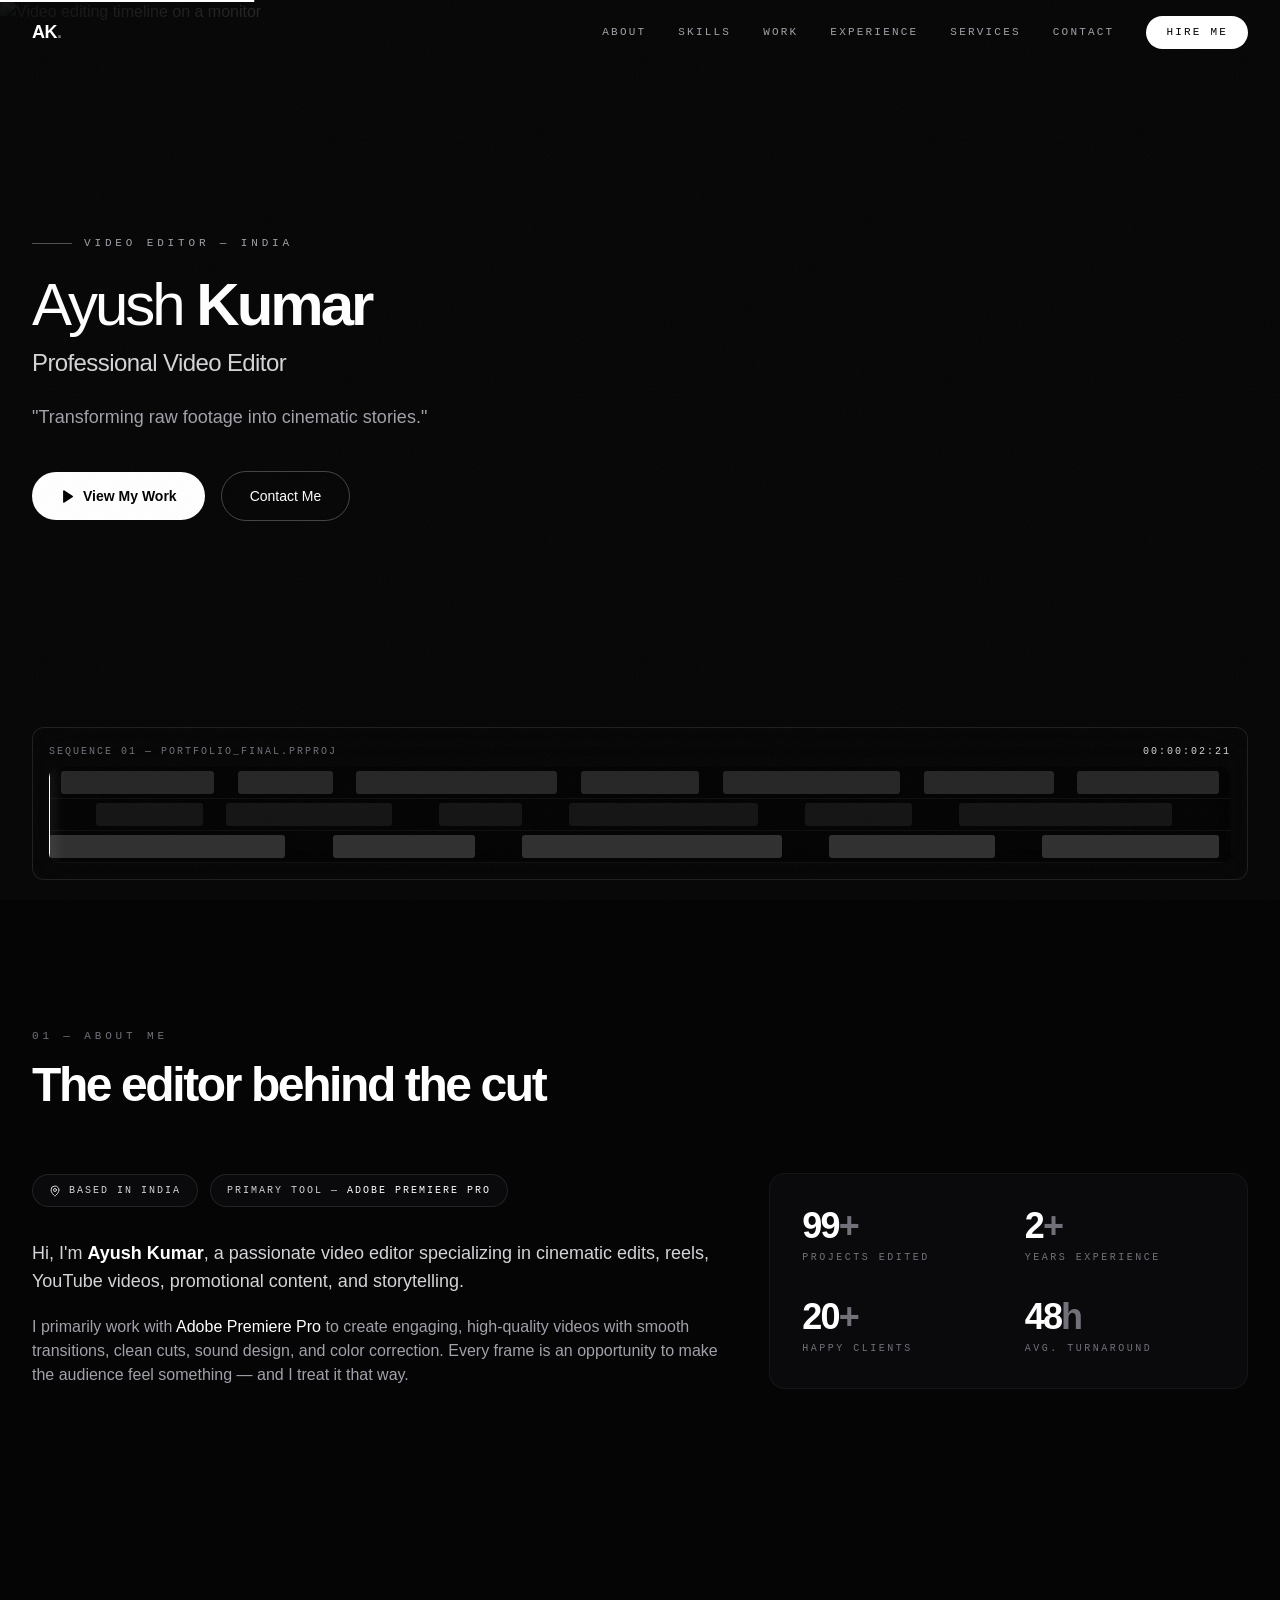
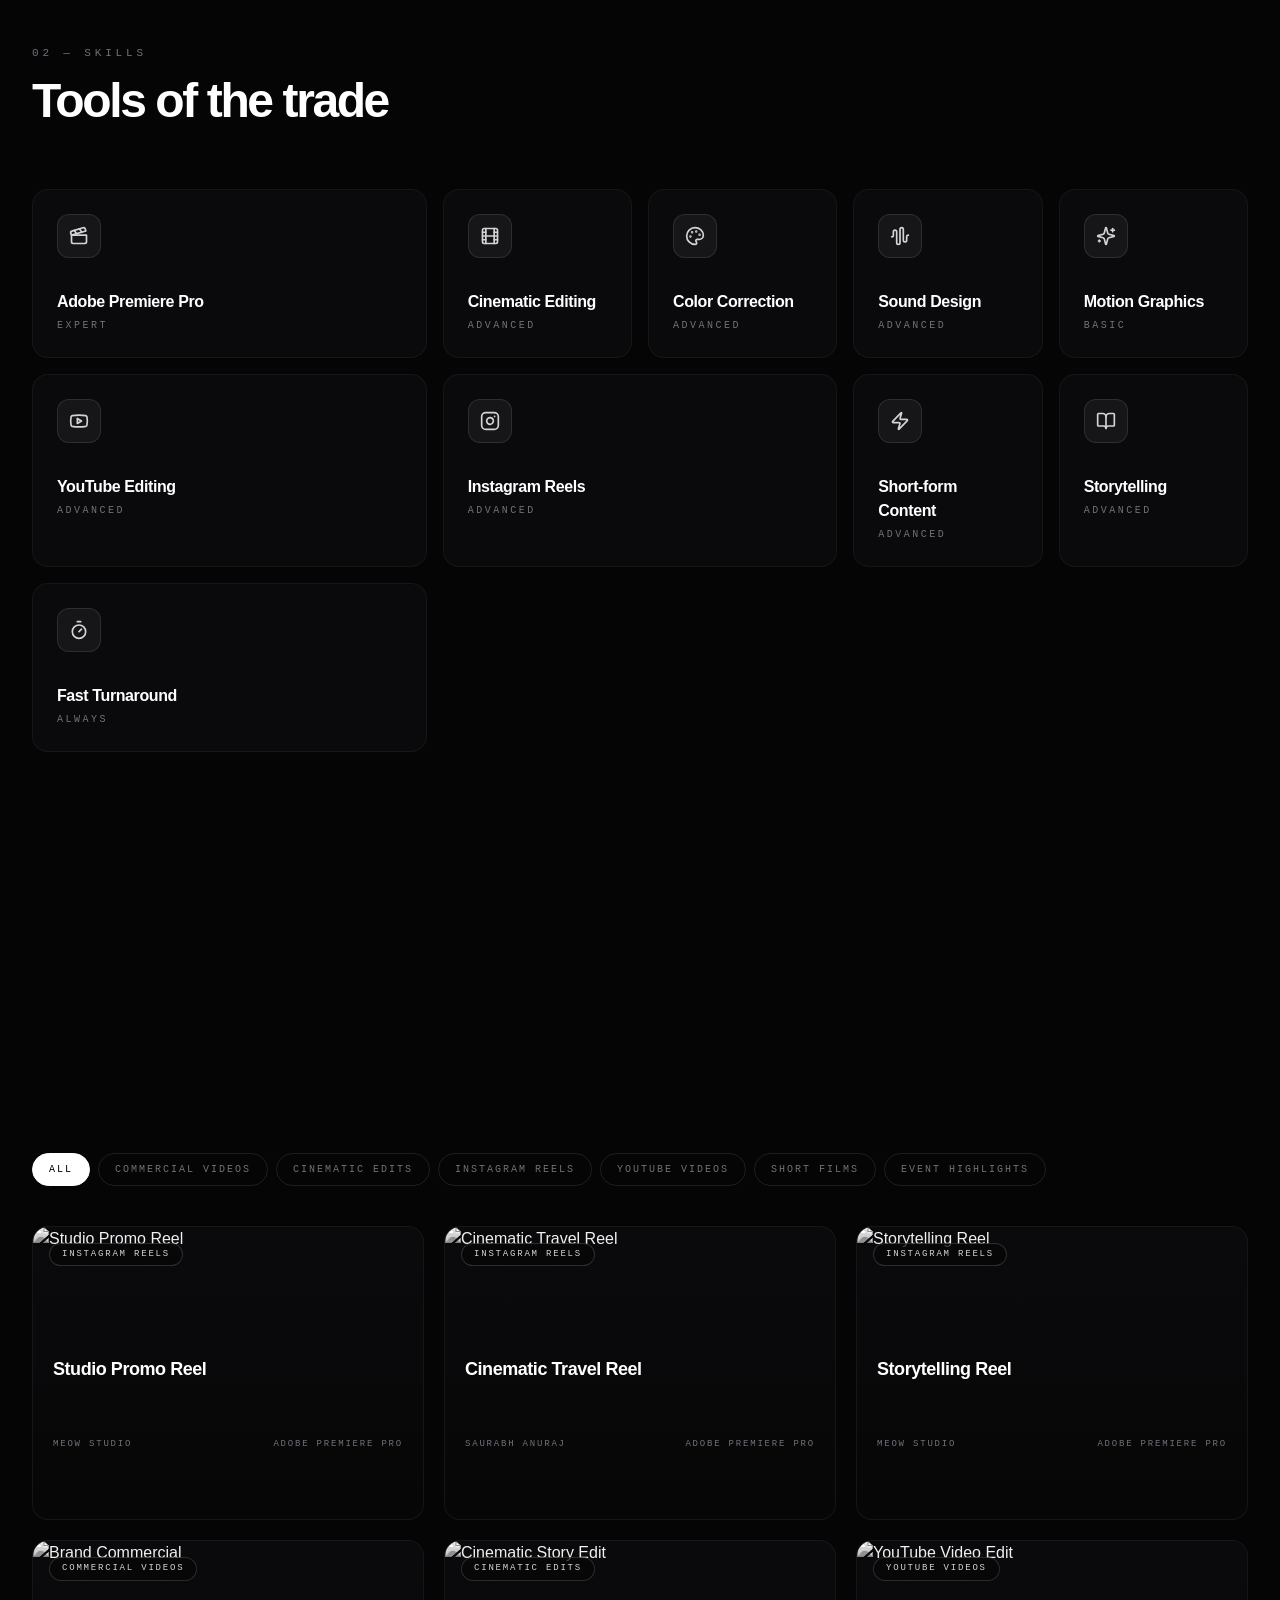
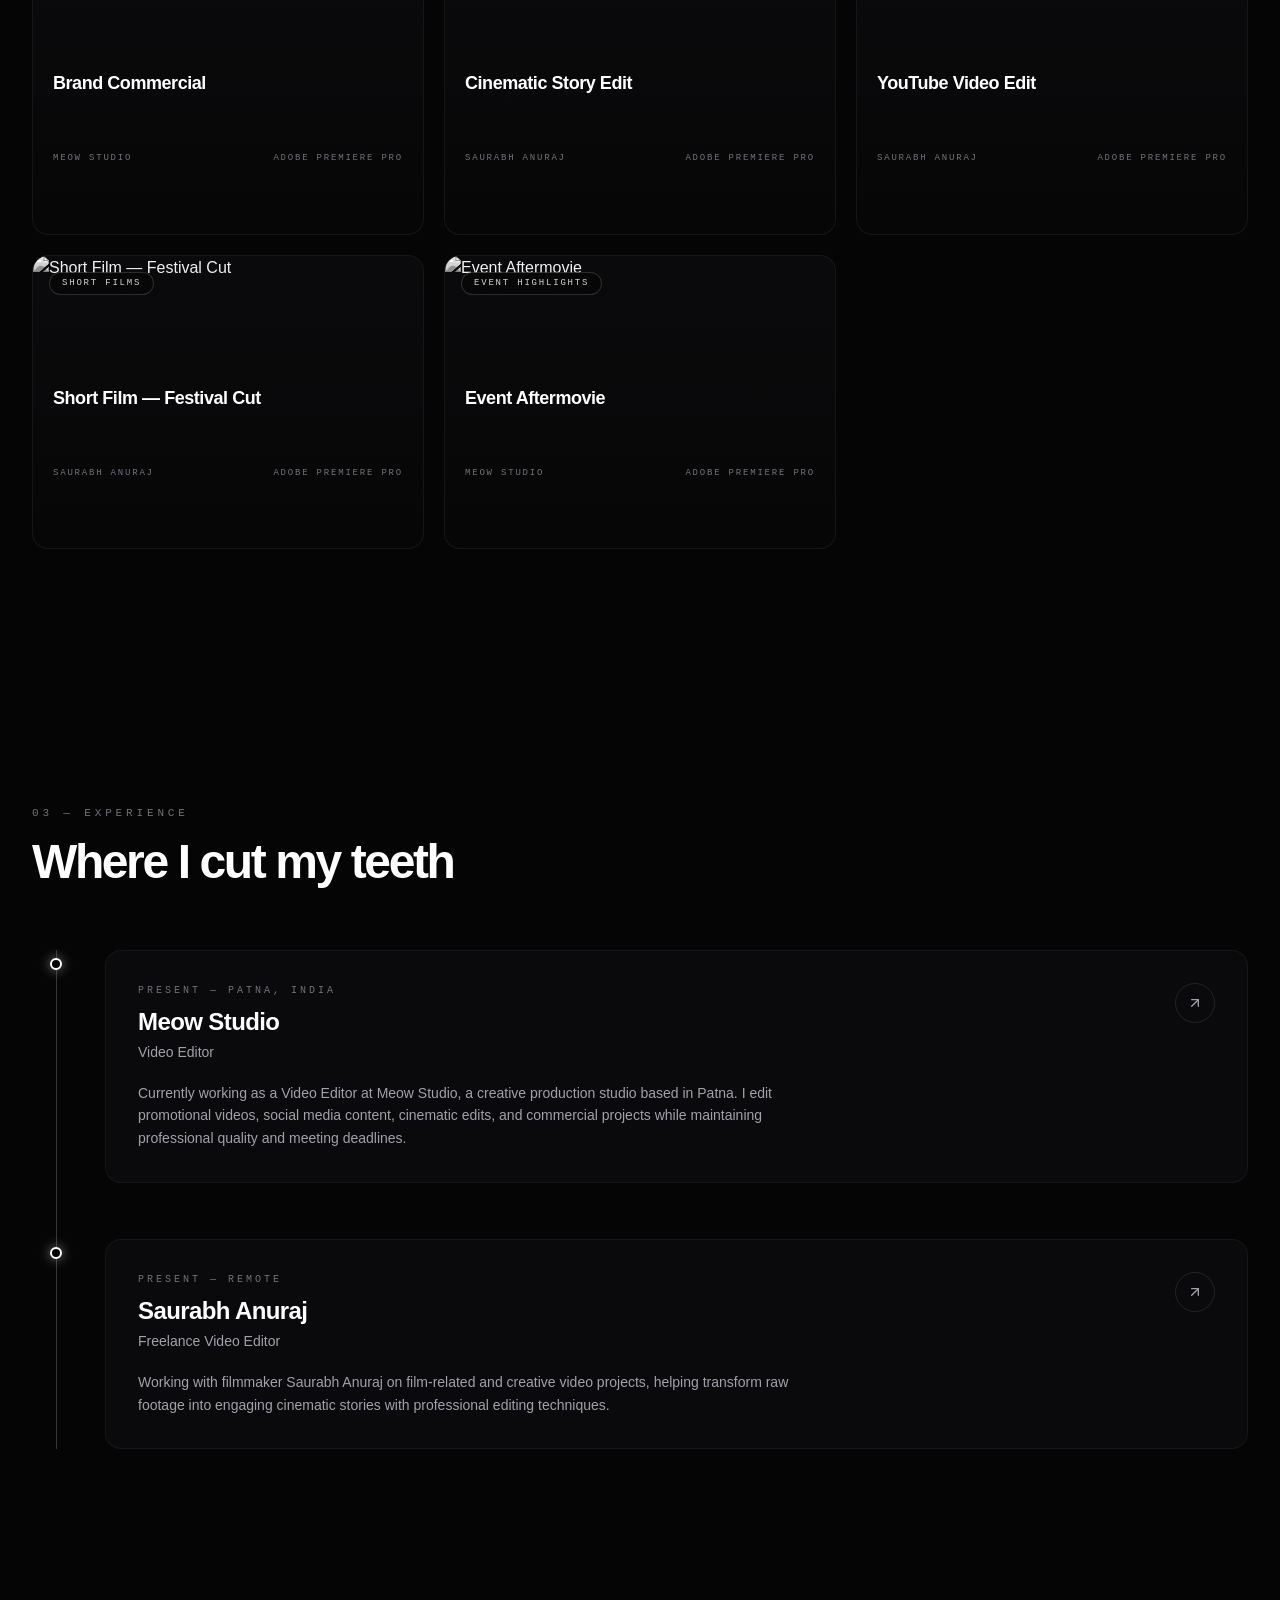
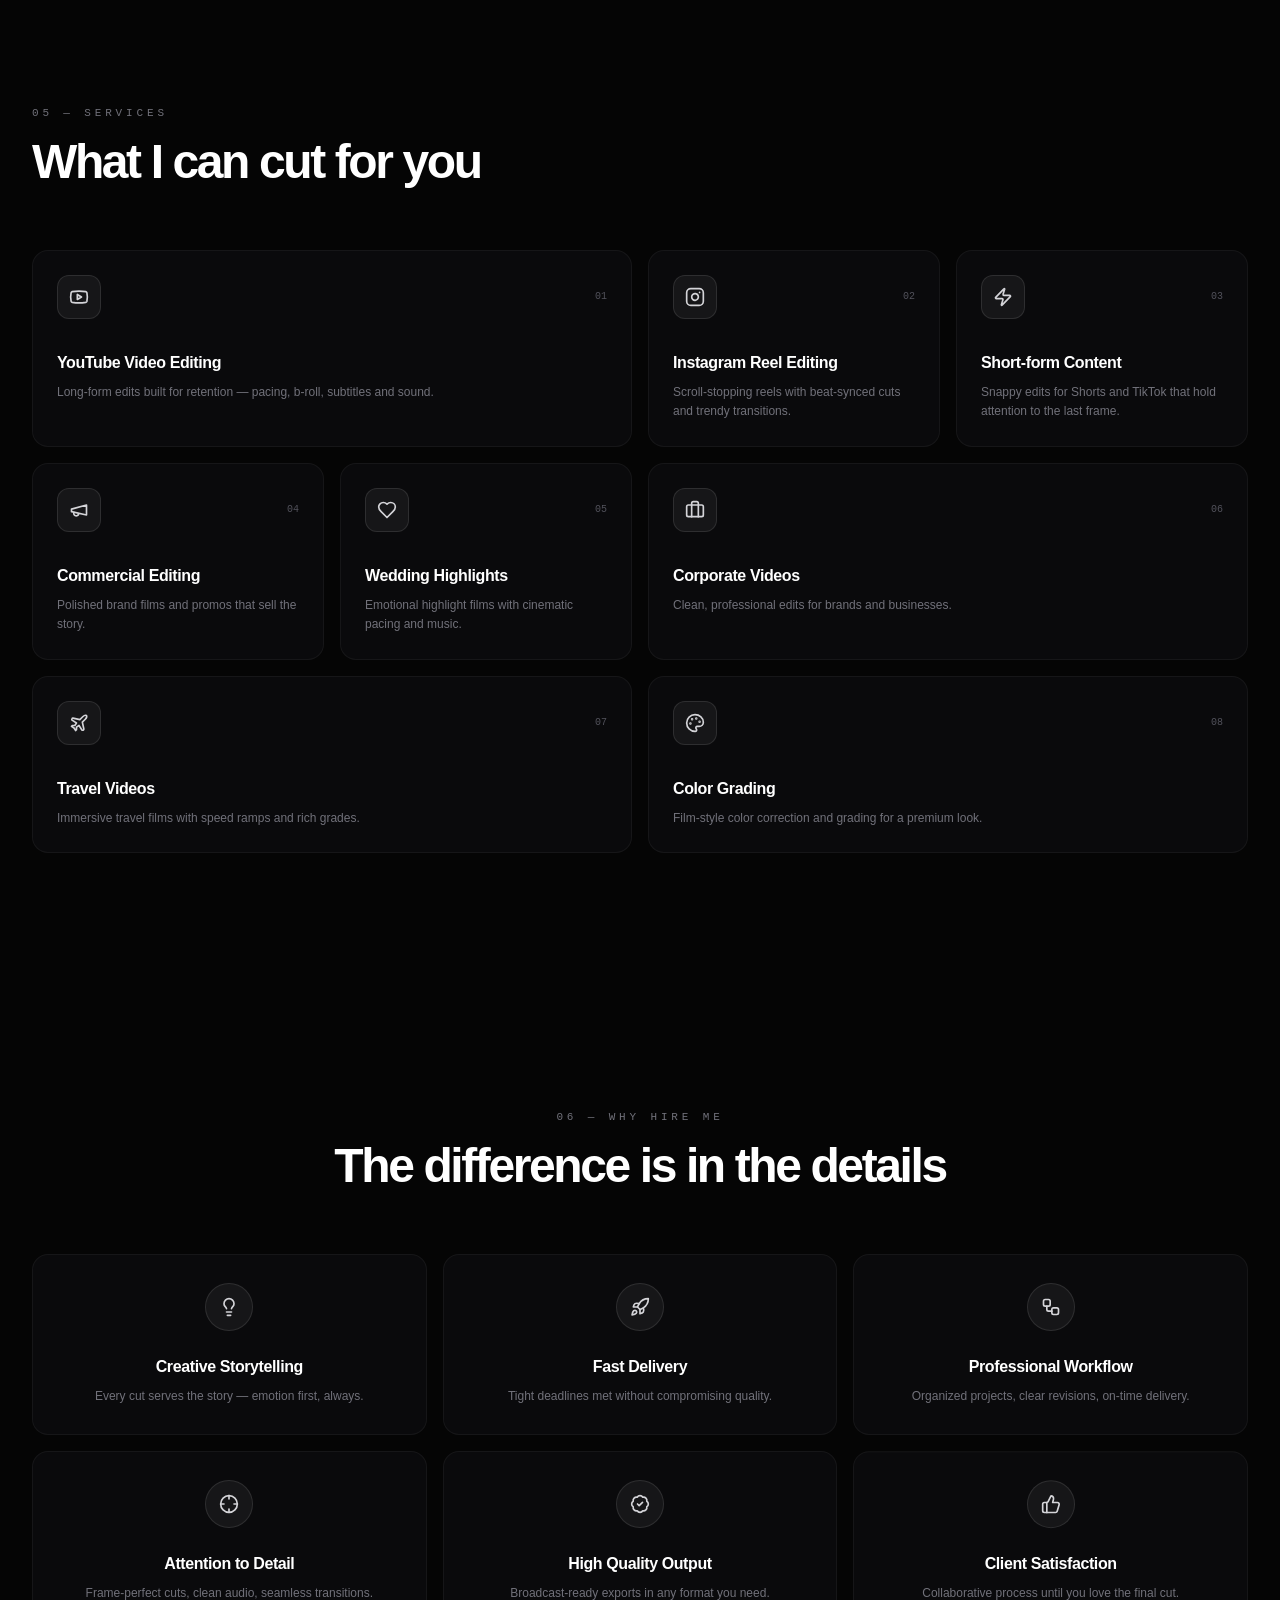
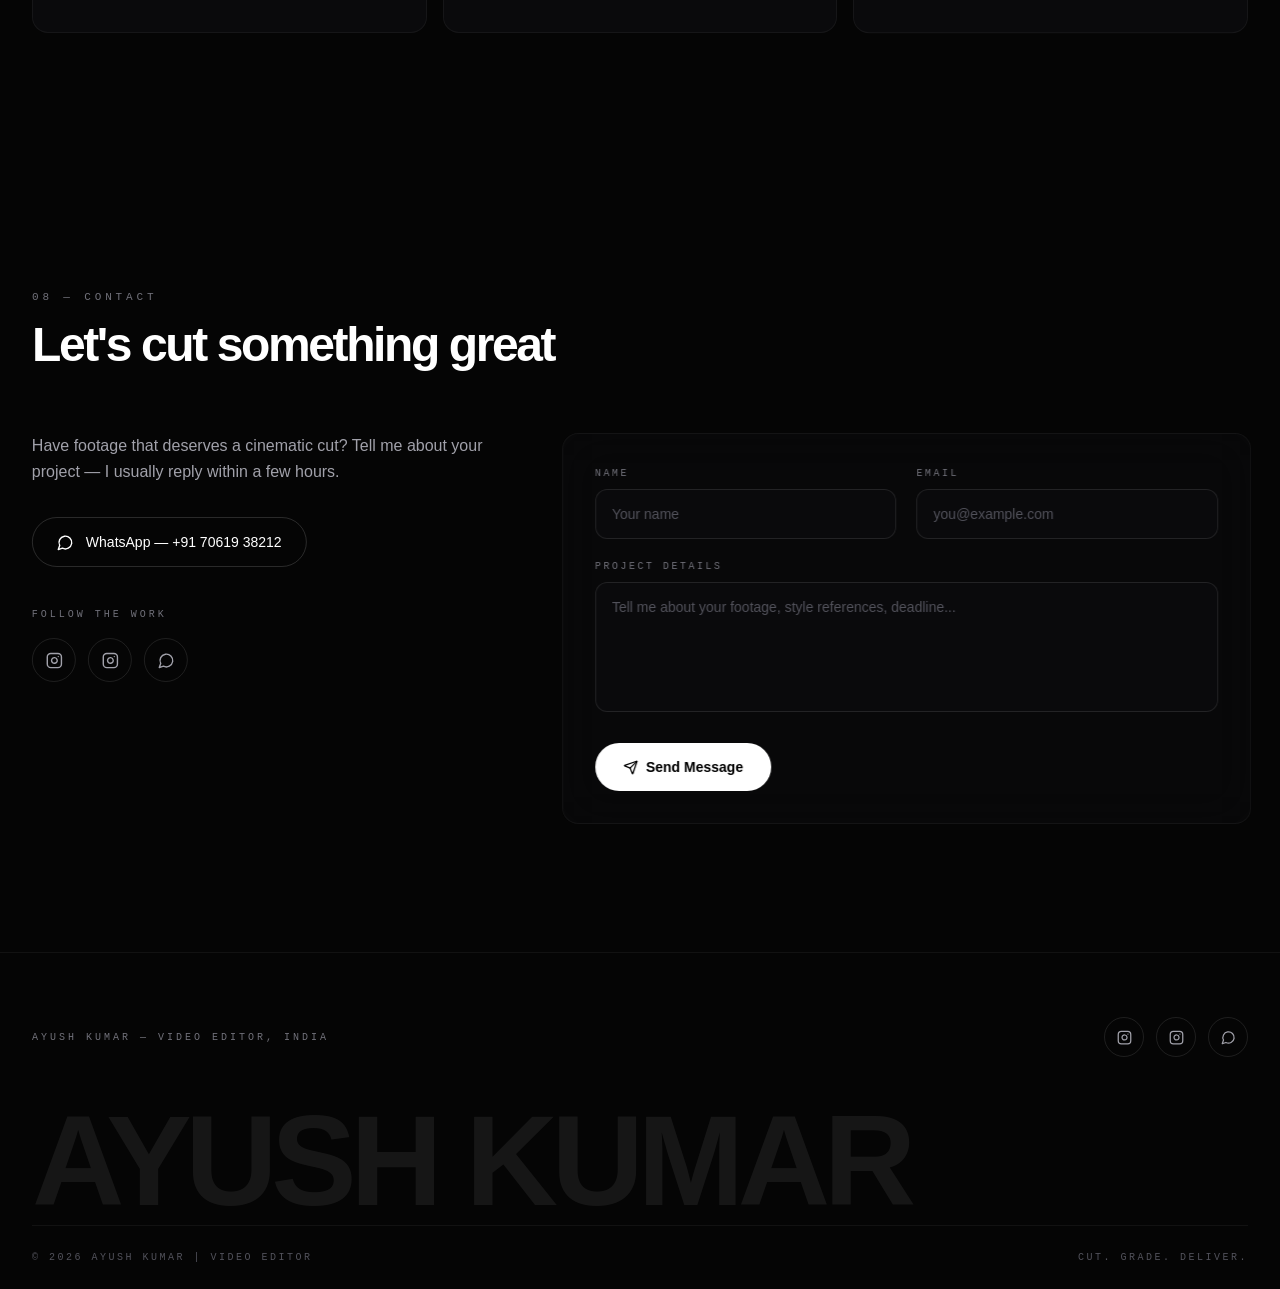
==== commit eb370689: "Removed testimonies from the site." ====
--- a/index.html
+++ b/index.html
@@ -206,7 +206,7 @@
                             The editor behind the cut
                         </h2>
                     </div>
-                    <div class="grid items-center gap-12 lg:grid-cols-12">
+                    <div class="grid items-start gap-12 lg:grid-cols-12">
                         <div class="lg:col-span-7" style="opacity: 0; transform: translateY(40px);">
                             <div class="mb-8 flex flex-wrap gap-3">
                                 <span class="flex items-center gap-2 rounded-full border border-white/10 bg-[#0A0A0C] px-4 py-2 font-mono text-[10px] uppercase tracking-[0.2em] text-zinc-300">
@@ -232,59 +232,24 @@
                                 </span>
                                 , a passionate video editor specializing in cinematic edits, reels, YouTube videos, promotional content, and storytelling.
                             </p>
-                            <p class="mt-5 text-sm leading-relaxed text-zinc-400 sm:text-base">
-                                I primarily work with
-                                <span class="text-white">
-                                    Adobe Premiere Pro
-                                </span>
-                                to create engaging, high-quality videos with smooth transitions, clean cuts, sound design, and color correction. Every frame is an opportunity to make the audience feel something — and I treat it that way.
-                            </p>
-                        </div>
-                        <div class="grid grid-cols-2 gap-8 rounded-2xl border border-white/5 bg-[#0A0A0C] p-8 lg:col-span-5" style="opacity: 0; transform: translateY(40px);">
-                            <div data-testid="counter-projects-edited">
-                                <div class="font-display text-3xl font-black tracking-tighter text-white sm:text-4xl tabular-nums">
-                                    0
-                                    <span class="text-zinc-500">
-                                        +
-                                    </span>
-                                </div>
-                                <div class="mt-1 font-mono text-[10px] uppercase tracking-[0.25em] text-zinc-500">
-                                    Projects Edited
-                                </div>
-                            </div>
-                            <div data-testid="counter-years-experience">
-                                <div class="font-display text-3xl font-black tracking-tighter text-white sm:text-4xl tabular-nums">
-                                    0
-                                    <span class="text-zinc-500">
-                                        +
-                                    </span>
-                                </div>
-                                <div class="mt-1 font-mono text-[10px] uppercase tracking-[0.25em] text-zinc-500">
-                                    Years Experience
-                                </div>
-                            </div>
-                            <div data-testid="counter-happy-clients">
-                                <div class="font-display text-3xl font-black tracking-tighter text-white sm:text-4xl tabular-nums">
-                                    0
-                                    <span class="text-zinc-500">
-                                        +
-                                    </span>
-                                </div>
-                                <div class="mt-1 font-mono text-[10px] uppercase tracking-[0.25em] text-zinc-500">
-                                    Happy Clients
-                                </div>
-                            </div>
-                            <div data-testid="counter-avg.-turnaround">
-                                <div class="font-display text-3xl font-black tracking-tighter text-white sm:text-4xl tabular-nums">
-                                    0
-                                    <span class="text-zinc-500">
-                                        h
-                                    </span>
-                                </div>
-                                <div class="mt-1 font-mono text-[10px] uppercase tracking-[0.25em] text-zinc-500">
-                                    Avg. Turnaround
-                                </div>
-                            </div>
+                            <p class="mt-5 text-sm leading-relaxed text-zinc-400 sm:text-base">I don't just cut clips together; I build narratives. My goal is to help brands and creators connect with their audience through videos that don't just get views, but get results. With over two years of experience, I've learned that the best editing is invisible, leaving only the story and the emotion behind.
+                            </p>
+                            <div class="mt-8 grid grid-cols-2 gap-8 rounded-2xl border border-white/5 bg-[#0A0A0C] p-6 sm:p-8">
+                                <div data-testid="counter-years-experience">
+                                    <div class="font-display text-3xl font-black tracking-tighter text-white sm:text-4xl">2<span class="text-zinc-500">+</span></div>
+                                    <div class="mt-1 font-mono text-[10px] uppercase tracking-[0.25em] text-zinc-500">Years Experience</div>
+                                </div>
+                                <div data-testid="counter-major-clients">
+                                    <div class="font-display text-3xl font-black tracking-tighter text-white sm:text-4xl">5<span class="text-zinc-500">+</span></div>
+                                    <div class="mt-1 font-mono text-[10px] uppercase tracking-[0.25em] text-zinc-500">Major Clients</div>
+                                </div>
+                            </div>
+                        </div>
+                        <div class="relative h-full lg:col-span-5" style="opacity: 0; transform: translateY(40px);">
+                            <div class="aspect-square overflow-hidden rounded-2xl border border-white/5 bg-[#0A0A0C] p-2 shadow-lg shadow-black/40">
+                                <img alt="Headshot of Ayush Kumar" class="h-full w-full rounded-lg object-cover" src="images/photo-1485846234645-a62644f84728" />
+                            </div>
+                            <div class="absolute -bottom-12 -left-12 -right-12 top-1/2 z-[-1] rounded-full bg-white/[0.07] blur-3xl sm:-left-[55px]"></div>
                         </div>
                     </div>
                 </section>
@@ -521,97 +486,64 @@
                         </button>
                     </div>
                     <div class="grid grid-cols-1 gap-5 sm:grid-cols-2 lg:grid-cols-3">
-                        <article class="group relative overflow-hidden rounded-2xl border border-white/5 bg-[#0A0A0C]" data-testid="project-card-reel-promo" style="opacity: 1; transform: none;">
+                        <article class="group relative overflow-hidden rounded-2xl border border-white/5 bg-[#0A0A0C]" data-testid="project-card-horticulture-br" style="opacity: 1; transform: none;">
                             <div class="relative aspect-[4/3] overflow-hidden">
-                                <img alt="Studio Promo Reel" class="h-full w-full object-cover grayscale transition-all duration-700 ease-out group-hover:scale-105 group-hover:grayscale-0" loading="lazy" src="images/photo-1440404653325-ab127d49abc1" />
+                                <img alt="Horticulture BR YouTube Channel" class="h-full w-full object-cover grayscale transition-all duration-700 ease-out group-hover:scale-105 group-hover:grayscale-0" loading="lazy" src="images/pexels-photo-24497392.jpeg" />
                                 <div class="absolute inset-0 bg-gradient-to-t from-[#050505] via-[#050505]/30 to-transparent opacity-80 transition-opacity duration-500 group-hover:opacity-95">
                                 </div>
                                 <div class="absolute left-4 top-4 rounded-full border border-white/15 bg-[#050505]/60 px-3 py-1 font-mono text-[9px] uppercase tracking-[0.2em] text-zinc-300 backdrop-blur-xl">
-                                    Instagram Reels
+                                    YouTube Videos
                                 </div>
                             </div>
                             <div class="absolute inset-x-0 bottom-0 p-5">
                                 <h3 class="font-display text-lg font-bold tracking-tight text-white">
-                                    Studio Promo Reel
+                                    Horticulture BR
                                 </h3>
                                 <p class="mt-1 line-clamp-2 text-xs leading-relaxed text-zinc-400 opacity-0 transition-all duration-500 group-hover:opacity-100">
-                                    High-energy promotional reel with beat-synced transitions and punchy sound design.
+                                    Managed and edited content for a major YouTube channel, focusing on engaging storytelling and audience retention.
                                 </p>
                                 <div class="mt-3 flex items-center justify-between font-mono text-[9px] uppercase tracking-[0.2em] text-zinc-500">
                                     <span>
-                                        Meow Studio
+                                        Horticulture BR
                                     </span>
                                     <span>
                                         Adobe Premiere Pro
                                     </span>
                                 </div>
-                                <a class="mt-4 inline-flex translate-y-2 items-center gap-2 rounded-full bg-white px-5 py-2 text-xs font-semibold text-black opacity-0 transition-all duration-500 hover:shadow-[0_0_30px_rgba(255,255,255,0.3)] group-hover:translate-y-0 group-hover:opacity-100" data-testid="watch-reel-promo" href="https://www.instagram.com/reel/Dapp6xnxvJF/" rel="noopener noreferrer" target="_blank">
+                                <a class="mt-4 inline-flex translate-y-2 items-center gap-2 rounded-full bg-white px-5 py-2 text-xs font-semibold text-black opacity-0 transition-all duration-500 hover:shadow-[0_0_30px_rgba(255,255,255,0.3)] group-hover:translate-y-0 group-hover:opacity-100" data-testid="watch-horticulture-br" href="https://m.youtube.com/@HorticultureBR" rel="noopener noreferrer" target="_blank">
                                     <svg aria-hidden="true" class="lucide lucide-play fill-black" fill="none" height="12" stroke="currentColor" stroke-linecap="round" stroke-linejoin="round" stroke-width="2" viewbox="0 0 24 24" width="12" xmlns="http://www.w3.org/2000/svg">
                                         <polygon points="6 3 20 12 6 21 6 3">
                                         </polygon>
                                     </svg>
-                                    Watch Video
+                                    View Channel
                                 </a>
                             </div>
                         </article>
-                        <article class="group relative overflow-hidden rounded-2xl border border-white/5 bg-[#0A0A0C]" data-testid="project-card-reel-cinematic" style="opacity: 1; transform: none;">
+                        <article class="group relative overflow-hidden rounded-2xl border border-white/5 bg-[#0A0A0C]" data-testid="project-card-bihar-tourism" style="opacity: 1; transform: none;">
                             <div class="relative aspect-[4/3] overflow-hidden">
-                                <img alt="Cinematic Travel Reel" class="h-full w-full object-cover grayscale transition-all duration-700 ease-out group-hover:scale-105 group-hover:grayscale-0" loading="lazy" src="images/pexels-photo-23384400.jpeg" />
+                                <img alt="Bihar Tourism Promotional Film" class="h-full w-full object-cover grayscale transition-all duration-700 ease-out group-hover:scale-105 group-hover:grayscale-0" loading="lazy" src="images/pexels-photo-23384400.jpeg" />
                                 <div class="absolute inset-0 bg-gradient-to-t from-[#050505] via-[#050505]/30 to-transparent opacity-80 transition-opacity duration-500 group-hover:opacity-95">
                                 </div>
                                 <div class="absolute left-4 top-4 rounded-full border border-white/15 bg-[#050505]/60 px-3 py-1 font-mono text-[9px] uppercase tracking-[0.2em] text-zinc-300 backdrop-blur-xl">
-                                    Instagram Reels
+                                    Commercial Videos
                                 </div>
                             </div>
                             <div class="absolute inset-x-0 bottom-0 p-5">
                                 <h3 class="font-display text-lg font-bold tracking-tight text-white">
-                                    Cinematic Travel Reel
+                                    Bihar Tourism Film
                                 </h3>
                                 <p class="mt-1 line-clamp-2 text-xs leading-relaxed text-zinc-400 opacity-0 transition-all duration-500 group-hover:opacity-100">
-                                    Moody travel reel with speed ramps, film grain and a cinematic color grade.
+                                    A cinematic promotional film showcasing the beauty and culture of Bihar, edited for the official tourism department.
                                 </p>
                                 <div class="mt-3 flex items-center justify-between font-mono text-[9px] uppercase tracking-[0.2em] text-zinc-500">
                                     <span>
-                                        Saurabh Anuraj
+                                        Bihar Tourism
                                     </span>
                                     <span>
                                         Adobe Premiere Pro
                                     </span>
                                 </div>
-                                <a class="mt-4 inline-flex translate-y-2 items-center gap-2 rounded-full bg-white px-5 py-2 text-xs font-semibold text-black opacity-0 transition-all duration-500 hover:shadow-[0_0_30px_rgba(255,255,255,0.3)] group-hover:translate-y-0 group-hover:opacity-100" data-testid="watch-reel-cinematic" href="https://www.instagram.com/reel/DaVn5zvJ-Z-/" rel="noopener noreferrer" target="_blank">
-                                    <svg aria-hidden="true" class="lucide lucide-play fill-black" fill="none" height="12" stroke="currentColor" stroke-linecap="round" stroke-linejoin="round" stroke-width="2" viewbox="0 0 24 24" width="12" xmlns="http://www.w3.org/2000/svg">
-                                        <polygon points="6 3 20 12 6 21 6 3">
-                                        </polygon>
-                                    </svg>
-                                    Watch Video
-                                </a>
-                            </div>
-                        </article>
-                        <article class="group relative overflow-hidden rounded-2xl border border-white/5 bg-[#0A0A0C]" data-testid="project-card-reel-story" style="opacity: 1; transform: none;">
-                            <div class="relative aspect-[4/3] overflow-hidden">
-                                <img alt="Storytelling Reel" class="h-full w-full object-cover grayscale transition-all duration-700 ease-out group-hover:scale-105 group-hover:grayscale-0" loading="lazy" src="images/photo-1598899134739-24c46f58b8c0" />
-                                <div class="absolute inset-0 bg-gradient-to-t from-[#050505] via-[#050505]/30 to-transparent opacity-80 transition-opacity duration-500 group-hover:opacity-95">
-                                </div>
-                                <div class="absolute left-4 top-4 rounded-full border border-white/15 bg-[#050505]/60 px-3 py-1 font-mono text-[9px] uppercase tracking-[0.2em] text-zinc-300 backdrop-blur-xl">
-                                    Instagram Reels
-                                </div>
-                            </div>
-                            <div class="absolute inset-x-0 bottom-0 p-5">
-                                <h3 class="font-display text-lg font-bold tracking-tight text-white">
-                                    Storytelling Reel
-                                </h3>
-                                <p class="mt-1 line-clamp-2 text-xs leading-relaxed text-zinc-400 opacity-0 transition-all duration-500 group-hover:opacity-100">
-                                    Narrative-driven short reel built on clean cuts, music cues and emotion.
-                                </p>
-                                <div class="mt-3 flex items-center justify-between font-mono text-[9px] uppercase tracking-[0.2em] text-zinc-500">
-                                    <span>
-                                        Meow Studio
-                                    </span>
-                                    <span>
-                                        Adobe Premiere Pro
-                                    </span>
-                                </div>
-                                <a class="mt-4 inline-flex translate-y-2 items-center gap-2 rounded-full bg-white px-5 py-2 text-xs font-semibold text-black opacity-0 transition-all duration-500 hover:shadow-[0_0_30px_rgba(255,255,255,0.3)] group-hover:translate-y-0 group-hover:opacity-100" data-testid="watch-reel-story" href="https://www.instagram.com/reel/DakpcM-ND5t/" rel="noopener noreferrer" target="_blank">
+                                <a class="mt-4 inline-flex translate-y-2 items-center gap-2 rounded-full bg-white px-5 py-2 text-xs font-semibold text-black opacity-0 transition-all duration-500 hover:shadow-[0_0_30px_rgba(255,255,255,0.3)] group-hover:translate-y-0 group-hover:opacity-100" data-testid="watch-bihar-tourism" href="https://m.youtube.com/watch?v=v-WIbdoj4QA" rel="noopener noreferrer" target="_blank">
                                     <svg aria-hidden="true" class="lucide lucide-play fill-black" fill="none" height="12" stroke="currentColor" stroke-linecap="round" stroke-linejoin="round" stroke-width="2" viewbox="0 0 24 24" width="12" xmlns="http://www.w3.org/2000/svg">
                                         <polygon points="6 3 20 12 6 21 6 3">
                                         </polygon>
@@ -1163,145 +1095,10 @@
                         </div>
                     </div>
                 </section>
-                <section class="mx-auto max-w-7xl px-5 py-24 sm:px-8 sm:py-32" data-testid="testimonials-section" id="testimonials">
-                    <div class="mb-12 sm:mb-16" style="opacity: 0; transform: translateY(30px);">
-                        <div class="mb-4 font-mono text-[11px] uppercase tracking-[0.35em] text-zinc-500">
-                            07 — Testimonials
-                        </div>
-                        <h2 class="font-display text-3xl font-black tracking-tighter text-white sm:text-4xl lg:text-5xl">
-                            What clients say
-                        </h2>
-                    </div>
-                    <div class="grid grid-cols-1 gap-5 md:grid-cols-3">
-                        <figure class="flex flex-col rounded-2xl border border-white/5 bg-[#0A0A0C] p-7 transition-all duration-500 hover:border-white/20 hover:shadow-[0_0_40px_rgba(255,255,255,0.04)]" data-testid="testimonial-card-t1" style="opacity: 0; transform: translateY(30px);">
-                            <svg aria-hidden="true" class="lucide lucide-quote text-zinc-600" fill="none" height="22" stroke="currentColor" stroke-linecap="round" stroke-linejoin="round" stroke-width="2" viewbox="0 0 24 24" width="22" xmlns="http://www.w3.org/2000/svg">
-                                <path d="M16 3a2 2 0 0 0-2 2v6a2 2 0 0 0 2 2 1 1 0 0 1 1 1v1a2 2 0 0 1-2 2 1 1 0 0 0-1 1v2a1 1 0 0 0 1 1 6 6 0 0 0 6-6V5a2 2 0 0 0-2-2z">
-                                </path>
-                                <path d="M5 3a2 2 0 0 0-2 2v6a2 2 0 0 0 2 2 1 1 0 0 1 1 1v1a2 2 0 0 1-2 2 1 1 0 0 0-1 1v2a1 1 0 0 0 1 1 6 6 0 0 0 6-6V5a2 2 0 0 0-2-2z">
-                                </path>
-                            </svg>
-                            <blockquote class="mt-5 flex-1 text-sm leading-relaxed text-zinc-300">
-                                "Ayush turned our raw footage into a promo that felt like a film. The pacing, the music cues — everything just worked. Delivered ahead of schedule."
-                            </blockquote>
-                            <div class="mt-6 flex gap-1">
-                                <svg aria-hidden="true" class="lucide lucide-star fill-white text-white" fill="none" height="12" stroke="currentColor" stroke-linecap="round" stroke-linejoin="round" stroke-width="2" viewbox="0 0 24 24" width="12" xmlns="http://www.w3.org/2000/svg">
-                                    <path d="M11.525 2.295a.53.53 0 0 1 .95 0l2.31 4.679a2.123 2.123 0 0 0 1.595 1.16l5.166.756a.53.53 0 0 1 .294.904l-3.736 3.638a2.123 2.123 0 0 0-.611 1.878l.882 5.14a.53.53 0 0 1-.771.56l-4.618-2.428a2.122 2.122 0 0 0-1.973 0L6.396 21.01a.53.53 0 0 1-.77-.56l.881-5.139a2.122 2.122 0 0 0-.611-1.879L2.16 9.795a.53.53 0 0 1 .294-.906l5.165-.755a2.122 2.122 0 0 0 1.597-1.16z">
-                                    </path>
-                                </svg>
-                                <svg aria-hidden="true" class="lucide lucide-star fill-white text-white" fill="none" height="12" stroke="currentColor" stroke-linecap="round" stroke-linejoin="round" stroke-width="2" viewbox="0 0 24 24" width="12" xmlns="http://www.w3.org/2000/svg">
-                                    <path d="M11.525 2.295a.53.53 0 0 1 .95 0l2.31 4.679a2.123 2.123 0 0 0 1.595 1.16l5.166.756a.53.53 0 0 1 .294.904l-3.736 3.638a2.123 2.123 0 0 0-.611 1.878l.882 5.14a.53.53 0 0 1-.771.56l-4.618-2.428a2.122 2.122 0 0 0-1.973 0L6.396 21.01a.53.53 0 0 1-.77-.56l.881-5.139a2.122 2.122 0 0 0-.611-1.879L2.16 9.795a.53.53 0 0 1 .294-.906l5.165-.755a2.122 2.122 0 0 0 1.597-1.16z">
-                                    </path>
-                                </svg>
-                                <svg aria-hidden="true" class="lucide lucide-star fill-white text-white" fill="none" height="12" stroke="currentColor" stroke-linecap="round" stroke-linejoin="round" stroke-width="2" viewbox="0 0 24 24" width="12" xmlns="http://www.w3.org/2000/svg">
-                                    <path d="M11.525 2.295a.53.53 0 0 1 .95 0l2.31 4.679a2.123 2.123 0 0 0 1.595 1.16l5.166.756a.53.53 0 0 1 .294.904l-3.736 3.638a2.123 2.123 0 0 0-.611 1.878l.882 5.14a.53.53 0 0 1-.771.56l-4.618-2.428a2.122 2.122 0 0 0-1.973 0L6.396 21.01a.53.53 0 0 1-.77-.56l.881-5.139a2.122 2.122 0 0 0-.611-1.879L2.16 9.795a.53.53 0 0 1 .294-.906l5.165-.755a2.122 2.122 0 0 0 1.597-1.16z">
-                                    </path>
-                                </svg>
-                                <svg aria-hidden="true" class="lucide lucide-star fill-white text-white" fill="none" height="12" stroke="currentColor" stroke-linecap="round" stroke-linejoin="round" stroke-width="2" viewbox="0 0 24 24" width="12" xmlns="http://www.w3.org/2000/svg">
-                                    <path d="M11.525 2.295a.53.53 0 0 1 .95 0l2.31 4.679a2.123 2.123 0 0 0 1.595 1.16l5.166.756a.53.53 0 0 1 .294.904l-3.736 3.638a2.123 2.123 0 0 0-.611 1.878l.882 5.14a.53.53 0 0 1-.771.56l-4.618-2.428a2.122 2.122 0 0 0-1.973 0L6.396 21.01a.53.53 0 0 1-.77-.56l.881-5.139a2.122 2.122 0 0 0-.611-1.879L2.16 9.795a.53.53 0 0 1 .294-.906l5.165-.755a2.122 2.122 0 0 0 1.597-1.16z">
-                                    </path>
-                                </svg>
-                                <svg aria-hidden="true" class="lucide lucide-star fill-white text-white" fill="none" height="12" stroke="currentColor" stroke-linecap="round" stroke-linejoin="round" stroke-width="2" viewbox="0 0 24 24" width="12" xmlns="http://www.w3.org/2000/svg">
-                                    <path d="M11.525 2.295a.53.53 0 0 1 .95 0l2.31 4.679a2.123 2.123 0 0 0 1.595 1.16l5.166.756a.53.53 0 0 1 .294.904l-3.736 3.638a2.123 2.123 0 0 0-.611 1.878l.882 5.14a.53.53 0 0 1-.771.56l-4.618-2.428a2.122 2.122 0 0 0-1.973 0L6.396 21.01a.53.53 0 0 1-.77-.56l.881-5.139a2.122 2.122 0 0 0-.611-1.879L2.16 9.795a.53.53 0 0 1 .294-.906l5.165-.755a2.122 2.122 0 0 0 1.597-1.16z">
-                                    </path>
-                                </svg>
-                            </div>
-                            <figcaption class="mt-4 border-t border-white/5 pt-4">
-                                <div class="font-display text-sm font-bold text-white">
-                                    Rohit Sharma
-                                </div>
-                                <div class="mt-0.5 font-mono text-[10px] uppercase tracking-[0.2em] text-zinc-500">
-                                    Content Creator
-                                </div>
-                            </figcaption>
-                        </figure>
-                        <figure class="flex flex-col rounded-2xl border border-white/5 bg-[#0A0A0C] p-7 transition-all duration-500 hover:border-white/20 hover:shadow-[0_0_40px_rgba(255,255,255,0.04)]" data-testid="testimonial-card-t2" style="opacity: 0; transform: translateY(30px);">
-                            <svg aria-hidden="true" class="lucide lucide-quote text-zinc-600" fill="none" height="22" stroke="currentColor" stroke-linecap="round" stroke-linejoin="round" stroke-width="2" viewbox="0 0 24 24" width="22" xmlns="http://www.w3.org/2000/svg">
-                                <path d="M16 3a2 2 0 0 0-2 2v6a2 2 0 0 0 2 2 1 1 0 0 1 1 1v1a2 2 0 0 1-2 2 1 1 0 0 0-1 1v2a1 1 0 0 0 1 1 6 6 0 0 0 6-6V5a2 2 0 0 0-2-2z">
-                                </path>
-                                <path d="M5 3a2 2 0 0 0-2 2v6a2 2 0 0 0 2 2 1 1 0 0 1 1 1v1a2 2 0 0 1-2 2 1 1 0 0 0-1 1v2a1 1 0 0 0 1 1 6 6 0 0 0 6-6V5a2 2 0 0 0-2-2z">
-                                </path>
-                            </svg>
-                            <blockquote class="mt-5 flex-1 text-sm leading-relaxed text-zinc-300">
-                                "Our reels started performing noticeably better after Ayush took over the edits. Clean cuts, great sound design, and zero missed deadlines."
-                            </blockquote>
-                            <div class="mt-6 flex gap-1">
-                                <svg aria-hidden="true" class="lucide lucide-star fill-white text-white" fill="none" height="12" stroke="currentColor" stroke-linecap="round" stroke-linejoin="round" stroke-width="2" viewbox="0 0 24 24" width="12" xmlns="http://www.w3.org/2000/svg">
-                                    <path d="M11.525 2.295a.53.53 0 0 1 .95 0l2.31 4.679a2.123 2.123 0 0 0 1.595 1.16l5.166.756a.53.53 0 0 1 .294.904l-3.736 3.638a2.123 2.123 0 0 0-.611 1.878l.882 5.14a.53.53 0 0 1-.771.56l-4.618-2.428a2.122 2.122 0 0 0-1.973 0L6.396 21.01a.53.53 0 0 1-.77-.56l.881-5.139a2.122 2.122 0 0 0-.611-1.879L2.16 9.795a.53.53 0 0 1 .294-.906l5.165-.755a2.122 2.122 0 0 0 1.597-1.16z">
-                                    </path>
-                                </svg>
-                                <svg aria-hidden="true" class="lucide lucide-star fill-white text-white" fill="none" height="12" stroke="currentColor" stroke-linecap="round" stroke-linejoin="round" stroke-width="2" viewbox="0 0 24 24" width="12" xmlns="http://www.w3.org/2000/svg">
-                                    <path d="M11.525 2.295a.53.53 0 0 1 .95 0l2.31 4.679a2.123 2.123 0 0 0 1.595 1.16l5.166.756a.53.53 0 0 1 .294.904l-3.736 3.638a2.123 2.123 0 0 0-.611 1.878l.882 5.14a.53.53 0 0 1-.771.56l-4.618-2.428a2.122 2.122 0 0 0-1.973 0L6.396 21.01a.53.53 0 0 1-.77-.56l.881-5.139a2.122 2.122 0 0 0-.611-1.879L2.16 9.795a.53.53 0 0 1 .294-.906l5.165-.755a2.122 2.122 0 0 0 1.597-1.16z">
-                                    </path>
-                                </svg>
-                                <svg aria-hidden="true" class="lucide lucide-star fill-white text-white" fill="none" height="12" stroke="currentColor" stroke-linecap="round" stroke-linejoin="round" stroke-width="2" viewbox="0 0 24 24" width="12" xmlns="http://www.w3.org/2000/svg">
-                                    <path d="M11.525 2.295a.53.53 0 0 1 .95 0l2.31 4.679a2.123 2.123 0 0 0 1.595 1.16l5.166.756a.53.53 0 0 1 .294.904l-3.736 3.638a2.123 2.123 0 0 0-.611 1.878l.882 5.14a.53.53 0 0 1-.771.56l-4.618-2.428a2.122 2.122 0 0 0-1.973 0L6.396 21.01a.53.53 0 0 1-.77-.56l.881-5.139a2.122 2.122 0 0 0-.611-1.879L2.16 9.795a.53.53 0 0 1 .294-.906l5.165-.755a2.122 2.122 0 0 0 1.597-1.16z">
-                                    </path>
-                                </svg>
-                                <svg aria-hidden="true" class="lucide lucide-star fill-white text-white" fill="none" height="12" stroke="currentColor" stroke-linecap="round" stroke-linejoin="round" stroke-width="2" viewbox="0 0 24 24" width="12" xmlns="http://www.w3.org/2000/svg">
-                                    <path d="M11.525 2.295a.53.53 0 0 1 .95 0l2.31 4.679a2.123 2.123 0 0 0 1.595 1.16l5.166.756a.53.53 0 0 1 .294.904l-3.736 3.638a2.123 2.123 0 0 0-.611 1.878l.882 5.14a.53.53 0 0 1-.771.56l-4.618-2.428a2.122 2.122 0 0 0-1.973 0L6.396 21.01a.53.53 0 0 1-.77-.56l.881-5.139a2.122 2.122 0 0 0-.611-1.879L2.16 9.795a.53.53 0 0 1 .294-.906l5.165-.755a2.122 2.122 0 0 0 1.597-1.16z">
-                                    </path>
-                                </svg>
-                                <svg aria-hidden="true" class="lucide lucide-star fill-white text-white" fill="none" height="12" stroke="currentColor" stroke-linecap="round" stroke-linejoin="round" stroke-width="2" viewbox="0 0 24 24" width="12" xmlns="http://www.w3.org/2000/svg">
-                                    <path d="M11.525 2.295a.53.53 0 0 1 .95 0l2.31 4.679a2.123 2.123 0 0 0 1.595 1.16l5.166.756a.53.53 0 0 1 .294.904l-3.736 3.638a2.123 2.123 0 0 0-.611 1.878l.882 5.14a.53.53 0 0 1-.771.56l-4.618-2.428a2.122 2.122 0 0 0-1.973 0L6.396 21.01a.53.53 0 0 1-.77-.56l.881-5.139a2.122 2.122 0 0 0-.611-1.879L2.16 9.795a.53.53 0 0 1 .294-.906l5.165-.755a2.122 2.122 0 0 0 1.597-1.16z">
-                                    </path>
-                                </svg>
-                            </div>
-                            <figcaption class="mt-4 border-t border-white/5 pt-4">
-                                <div class="font-display text-sm font-bold text-white">
-                                    Priya Verma
-                                </div>
-                                <div class="mt-0.5 font-mono text-[10px] uppercase tracking-[0.2em] text-zinc-500">
-                                    Brand Manager
-                                </div>
-                            </figcaption>
-                        </figure>
-                        <figure class="flex flex-col rounded-2xl border border-white/5 bg-[#0A0A0C] p-7 transition-all duration-500 hover:border-white/20 hover:shadow-[0_0_40px_rgba(255,255,255,0.04)]" data-testid="testimonial-card-t3" style="opacity: 0; transform: translateY(30px);">
-                            <svg aria-hidden="true" class="lucide lucide-quote text-zinc-600" fill="none" height="22" stroke="currentColor" stroke-linecap="round" stroke-linejoin="round" stroke-width="2" viewbox="0 0 24 24" width="22" xmlns="http://www.w3.org/2000/svg">
-                                <path d="M16 3a2 2 0 0 0-2 2v6a2 2 0 0 0 2 2 1 1 0 0 1 1 1v1a2 2 0 0 1-2 2 1 1 0 0 0-1 1v2a1 1 0 0 0 1 1 6 6 0 0 0 6-6V5a2 2 0 0 0-2-2z">
-                                </path>
-                                <path d="M5 3a2 2 0 0 0-2 2v6a2 2 0 0 0 2 2 1 1 0 0 1 1 1v1a2 2 0 0 1-2 2 1 1 0 0 0-1 1v2a1 1 0 0 0 1 1 6 6 0 0 0 6-6V5a2 2 0 0 0-2-2z">
-                                </path>
-                            </svg>
-                            <blockquote class="mt-5 flex-1 text-sm leading-relaxed text-zinc-300">
-                                "He understands cinematic language. The short film cut he delivered had a festival-grade feel — color, rhythm and emotion all on point."
-                            </blockquote>
-                            <div class="mt-6 flex gap-1">
-                                <svg aria-hidden="true" class="lucide lucide-star fill-white text-white" fill="none" height="12" stroke="currentColor" stroke-linecap="round" stroke-linejoin="round" stroke-width="2" viewbox="0 0 24 24" width="12" xmlns="http://www.w3.org/2000/svg">
-                                    <path d="M11.525 2.295a.53.53 0 0 1 .95 0l2.31 4.679a2.123 2.123 0 0 0 1.595 1.16l5.166.756a.53.53 0 0 1 .294.904l-3.736 3.638a2.123 2.123 0 0 0-.611 1.878l.882 5.14a.53.53 0 0 1-.771.56l-4.618-2.428a2.122 2.122 0 0 0-1.973 0L6.396 21.01a.53.53 0 0 1-.77-.56l.881-5.139a2.122 2.122 0 0 0-.611-1.879L2.16 9.795a.53.53 0 0 1 .294-.906l5.165-.755a2.122 2.122 0 0 0 1.597-1.16z">
-                                    </path>
-                                </svg>
-                                <svg aria-hidden="true" class="lucide lucide-star fill-white text-white" fill="none" height="12" stroke="currentColor" stroke-linecap="round" stroke-linejoin="round" stroke-width="2" viewbox="0 0 24 24" width="12" xmlns="http://www.w3.org/2000/svg">
-                                    <path d="M11.525 2.295a.53.53 0 0 1 .95 0l2.31 4.679a2.123 2.123 0 0 0 1.595 1.16l5.166.756a.53.53 0 0 1 .294.904l-3.736 3.638a2.123 2.123 0 0 0-.611 1.878l.882 5.14a.53.53 0 0 1-.771.56l-4.618-2.428a2.122 2.122 0 0 0-1.973 0L6.396 21.01a.53.53 0 0 1-.77-.56l.881-5.139a2.122 2.122 0 0 0-.611-1.879L2.16 9.795a.53.53 0 0 1 .294-.906l5.165-.755a2.122 2.122 0 0 0 1.597-1.16z">
-                                    </path>
-                                </svg>
-                                <svg aria-hidden="true" class="lucide lucide-star fill-white text-white" fill="none" height="12" stroke="currentColor" stroke-linecap="round" stroke-linejoin="round" stroke-width="2" viewbox="0 0 24 24" width="12" xmlns="http://www.w3.org/2000/svg">
-                                    <path d="M11.525 2.295a.53.53 0 0 1 .95 0l2.31 4.679a2.123 2.123 0 0 0 1.595 1.16l5.166.756a.53.53 0 0 1 .294.904l-3.736 3.638a2.123 2.123 0 0 0-.611 1.878l.882 5.14a.53.53 0 0 1-.771.56l-4.618-2.428a2.122 2.122 0 0 0-1.973 0L6.396 21.01a.53.53 0 0 1-.77-.56l.881-5.139a2.122 2.122 0 0 0-.611-1.879L2.16 9.795a.53.53 0 0 1 .294-.906l5.165-.755a2.122 2.122 0 0 0 1.597-1.16z">
-                                    </path>
-                                </svg>
-                                <svg aria-hidden="true" class="lucide lucide-star fill-white text-white" fill="none" height="12" stroke="currentColor" stroke-linecap="round" stroke-linejoin="round" stroke-width="2" viewbox="0 0 24 24" width="12" xmlns="http://www.w3.org/2000/svg">
-                                    <path d="M11.525 2.295a.53.53 0 0 1 .95 0l2.31 4.679a2.123 2.123 0 0 0 1.595 1.16l5.166.756a.53.53 0 0 1 .294.904l-3.736 3.638a2.123 2.123 0 0 0-.611 1.878l.882 5.14a.53.53 0 0 1-.771.56l-4.618-2.428a2.122 2.122 0 0 0-1.973 0L6.396 21.01a.53.53 0 0 1-.77-.56l.881-5.139a2.122 2.122 0 0 0-.611-1.879L2.16 9.795a.53.53 0 0 1 .294-.906l5.165-.755a2.122 2.122 0 0 0 1.597-1.16z">
-                                    </path>
-                                </svg>
-                                <svg aria-hidden="true" class="lucide lucide-star fill-white text-white" fill="none" height="12" stroke="currentColor" stroke-linecap="round" stroke-linejoin="round" stroke-width="2" viewbox="0 0 24 24" width="12" xmlns="http://www.w3.org/2000/svg">
-                                    <path d="M11.525 2.295a.53.53 0 0 1 .95 0l2.31 4.679a2.123 2.123 0 0 0 1.595 1.16l5.166.756a.53.53 0 0 1 .294.904l-3.736 3.638a2.123 2.123 0 0 0-.611 1.878l.882 5.14a.53.53 0 0 1-.771.56l-4.618-2.428a2.122 2.122 0 0 0-1.973 0L6.396 21.01a.53.53 0 0 1-.77-.56l.881-5.139a2.122 2.122 0 0 0-.611-1.879L2.16 9.795a.53.53 0 0 1 .294-.906l5.165-.755a2.122 2.122 0 0 0 1.597-1.16z">
-                                    </path>
-                                </svg>
-                            </div>
-                            <figcaption class="mt-4 border-t border-white/5 pt-4">
-                                <div class="font-display text-sm font-bold text-white">
-                                    Amit Singh
-                                </div>
-                                <div class="mt-0.5 font-mono text-[10px] uppercase tracking-[0.2em] text-zinc-500">
-                                    YouTuber &amp; Filmmaker
-                                </div>
-                            </figcaption>
-                        </figure>
-                    </div>
-                </section>
                 <section class="mx-auto max-w-7xl px-5 py-24 sm:px-8 sm:py-32" data-testid="contact-section" id="contact">
                     <div class="mb-12 sm:mb-16" style="opacity: 0; transform: translateY(30px);">
                         <div class="mb-4 font-mono text-[11px] uppercase tracking-[0.35em] text-zinc-500">
-                            08 — Contact
+                            07 — Contact
                         </div>
                         <h2 class="font-display text-3xl font-black tracking-tighter text-white sm:text-4xl lg:text-5xl">
                             Let's cut something great
@@ -1353,37 +1150,7 @@
                                 </div>
                             </div>
                         </div>
-                        <form class="rounded-2xl border border-white/5 bg-[#0A0A0C]/60 p-6 backdrop-blur-xl sm:p-8 lg:col-span-7" data-testid="contact-form" style="opacity: 1; transform: none;">
-                            <div class="grid gap-5 sm:grid-cols-2">
-                                <div>
-                                    <label class="mb-2 block font-mono text-[10px] uppercase tracking-[0.25em] text-zinc-500" for="contact-name">
-                                        Name
-                                    </label>
-                                    <input class="w-full rounded-xl border border-white/10 bg-[#0A0A0C] px-4 py-3.5 text-sm text-white placeholder-zinc-600 outline-none transition-colors duration-300 focus:border-white/60" data-testid="contact-name-input" id="contact-name" placeholder="Your name" required="" value="" />
-                                </div>
-                                <div>
-                                    <label class="mb-2 block font-mono text-[10px] uppercase tracking-[0.25em] text-zinc-500" for="contact-email">
-                                        Email
-                                    </label>
-                                    <input class="w-full rounded-xl border border-white/10 bg-[#0A0A0C] px-4 py-3.5 text-sm text-white placeholder-zinc-600 outline-none transition-colors duration-300 focus:border-white/60" data-testid="contact-email-input" id="contact-email" placeholder="you@example.com" required="" type="email" value="" />
-                                </div>
-                            </div>
-                            <div class="mt-5">
-                                <label class="mb-2 block font-mono text-[10px] uppercase tracking-[0.25em] text-zinc-500" for="contact-details">
-                                    Project Details
-                                </label>
-                                <textarea class="w-full rounded-xl border border-white/10 bg-[#0A0A0C] px-4 py-3.5 text-sm text-white placeholder-zinc-600 outline-none transition-colors duration-300 focus:border-white/60 resize-none" data-testid="contact-details-input" id="contact-details" placeholder="Tell me about your footage, style references, deadline..." required="" rows="5"></textarea>
-                            </div>
-                            <button class="mt-6 inline-flex w-full items-center justify-center gap-2 rounded-full bg-white px-7 py-3.5 text-sm font-semibold text-black transition-all duration-300 hover:scale-[1.02] hover:shadow-[0_0_40px_rgba(255,255,255,0.2)] sm:w-auto" data-testid="contact-send-button" type="submit">
-                                <svg aria-hidden="true" class="lucide lucide-send" fill="none" height="15" stroke="currentColor" stroke-linecap="round" stroke-linejoin="round" stroke-width="2" viewbox="0 0 24 24" width="15" xmlns="http://www.w3.org/2000/svg">
-                                    <path d="M14.536 21.686a.5.5 0 0 0 .937-.024l6.5-19a.496.496 0 0 0-.635-.635l-19 6.5a.5.5 0 0 0-.024.937l7.93 3.18a2 2 0 0 1 1.112 1.11z">
-                                    </path>
-                                    <path d="m21.854 2.147-10.94 10.939">
-                                    </path>
-                                </svg>
-                                Send Message
-                            </button>
-                        </form>
+                        <div class="lg:col-span-7"></div>
                     </div>
                 </section>
             </main>
